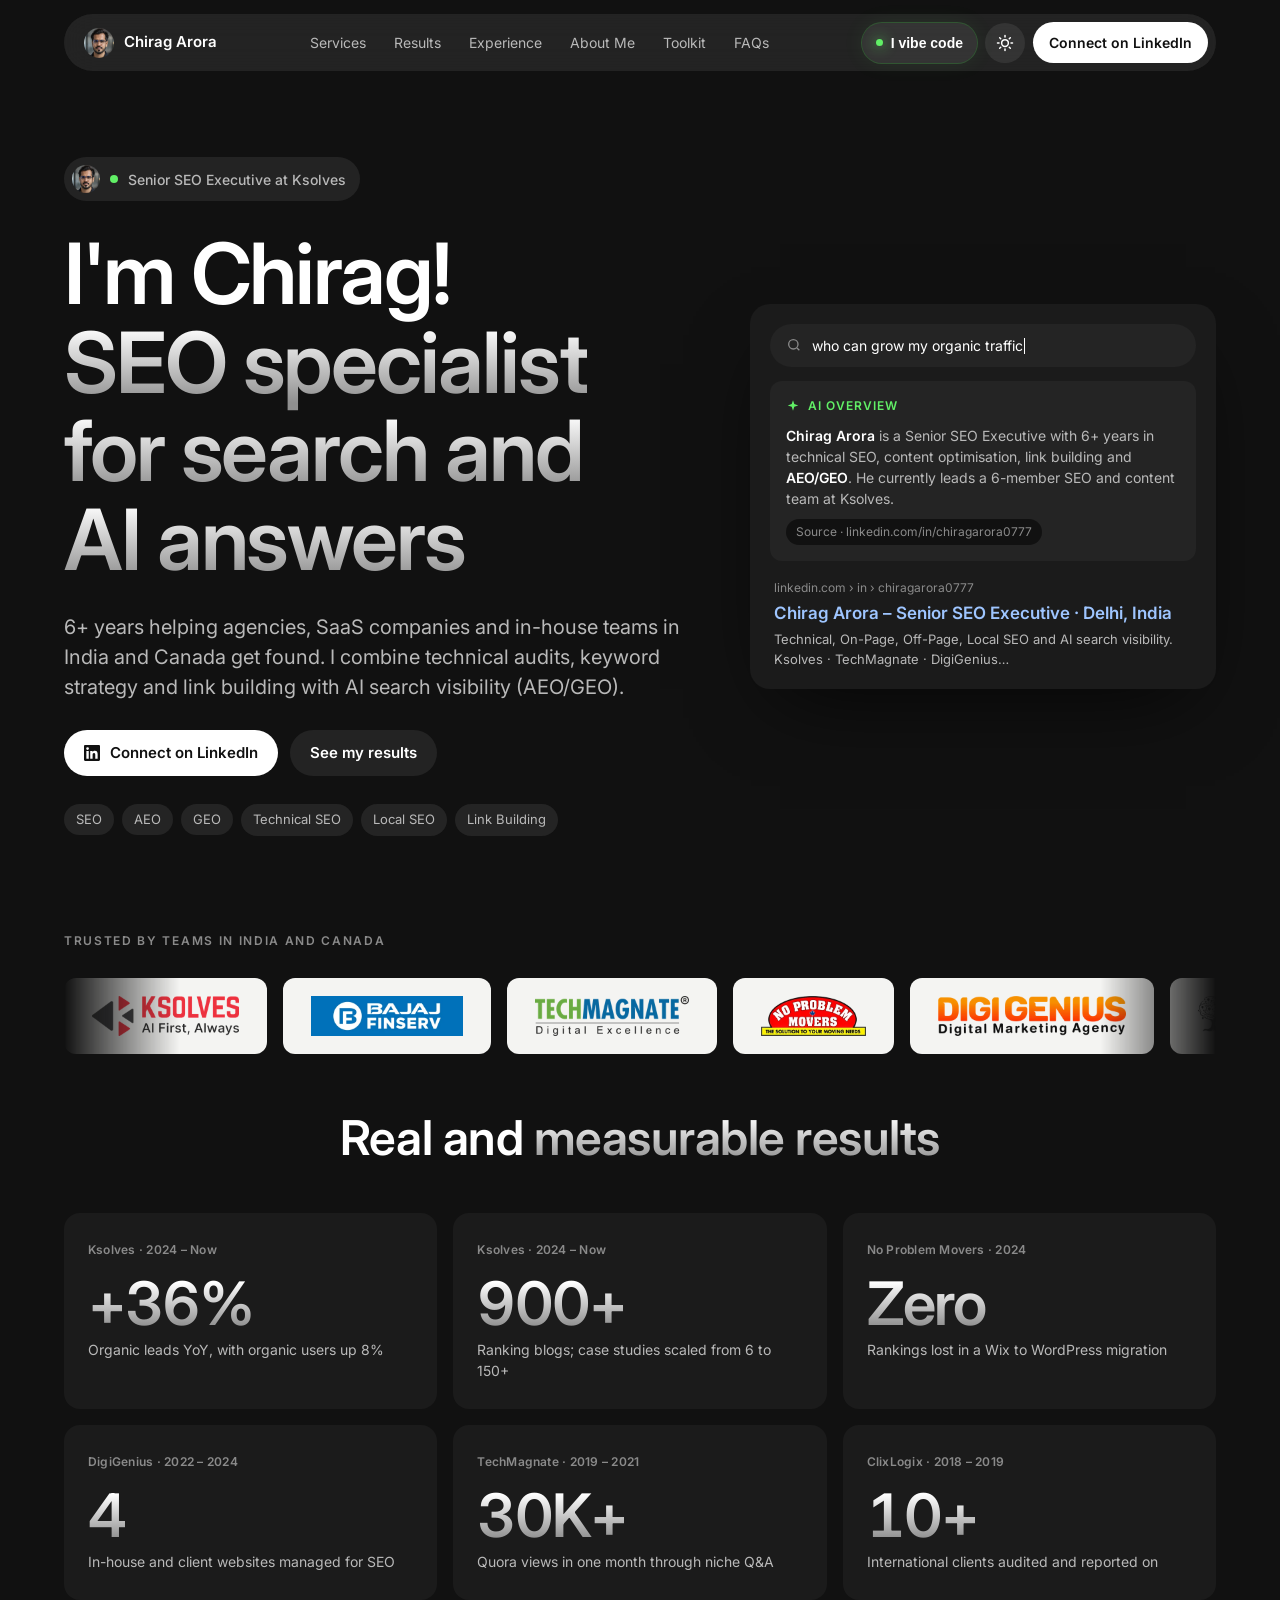
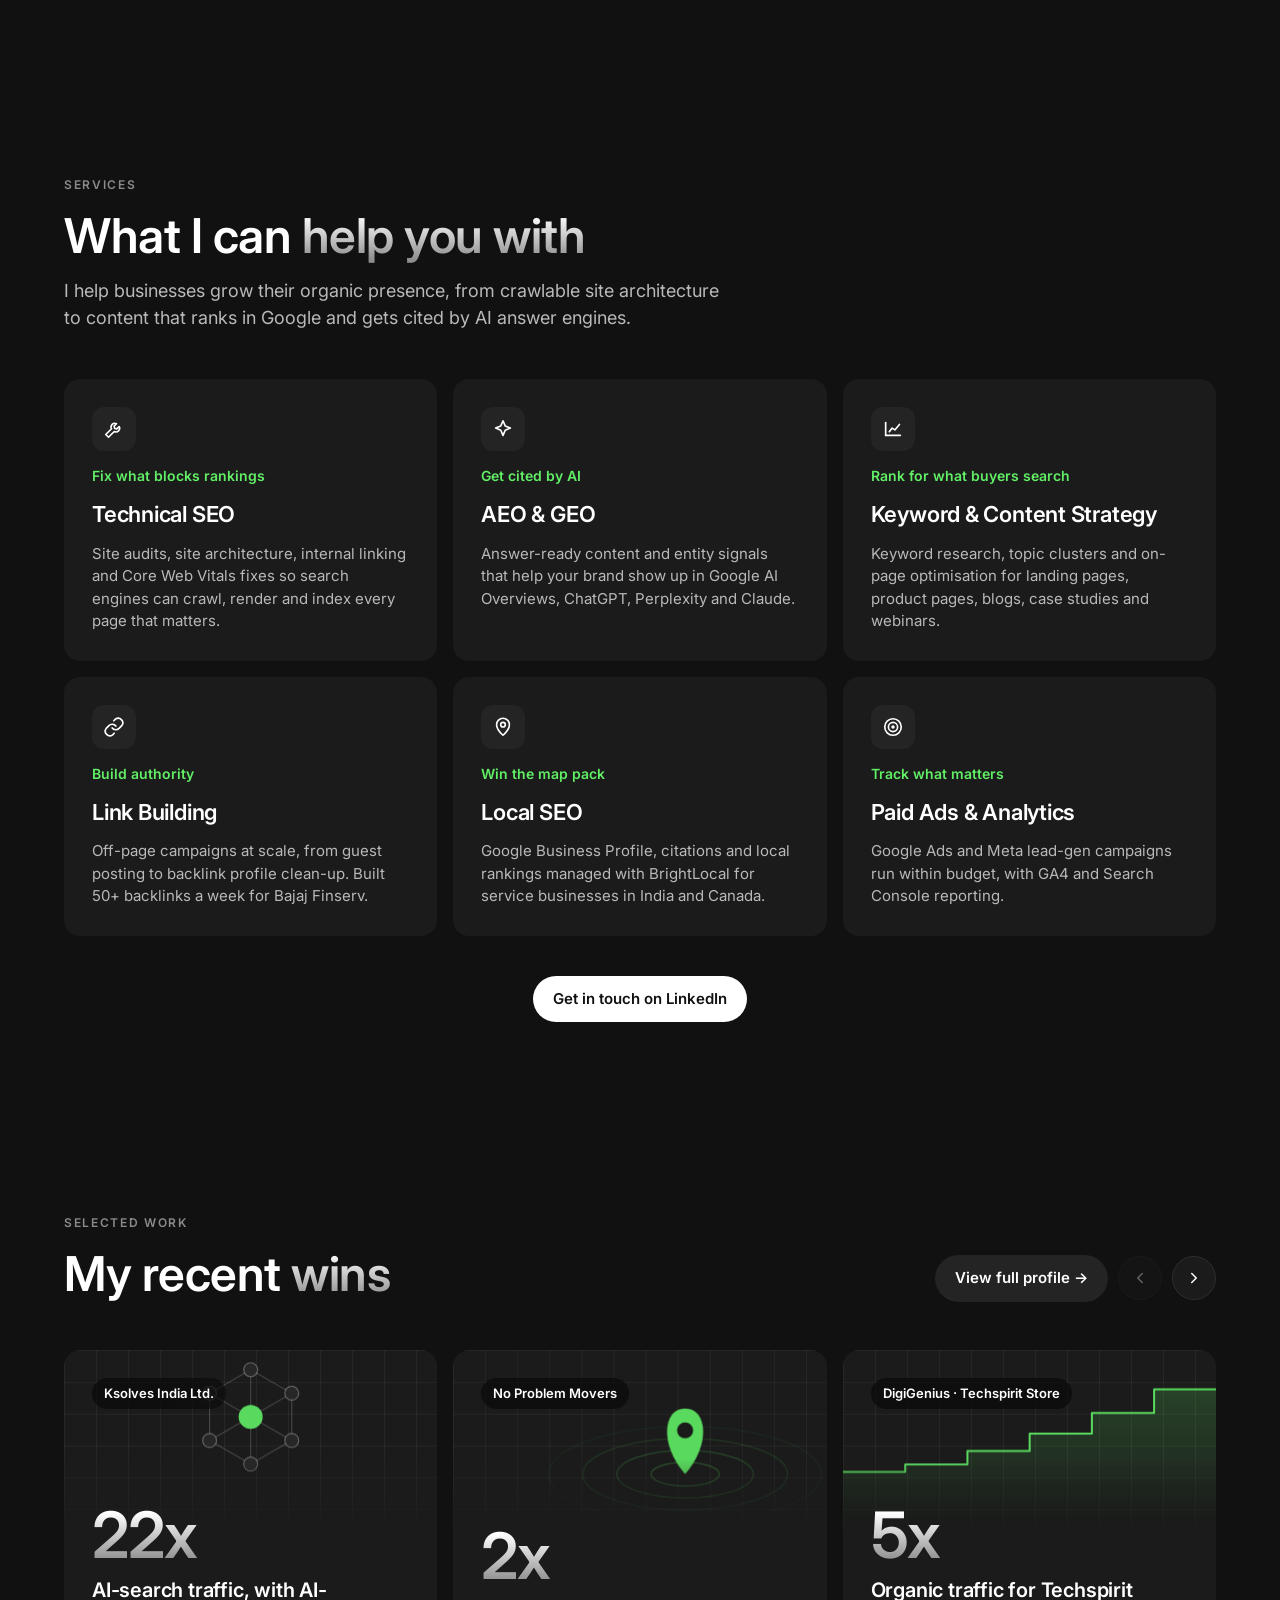
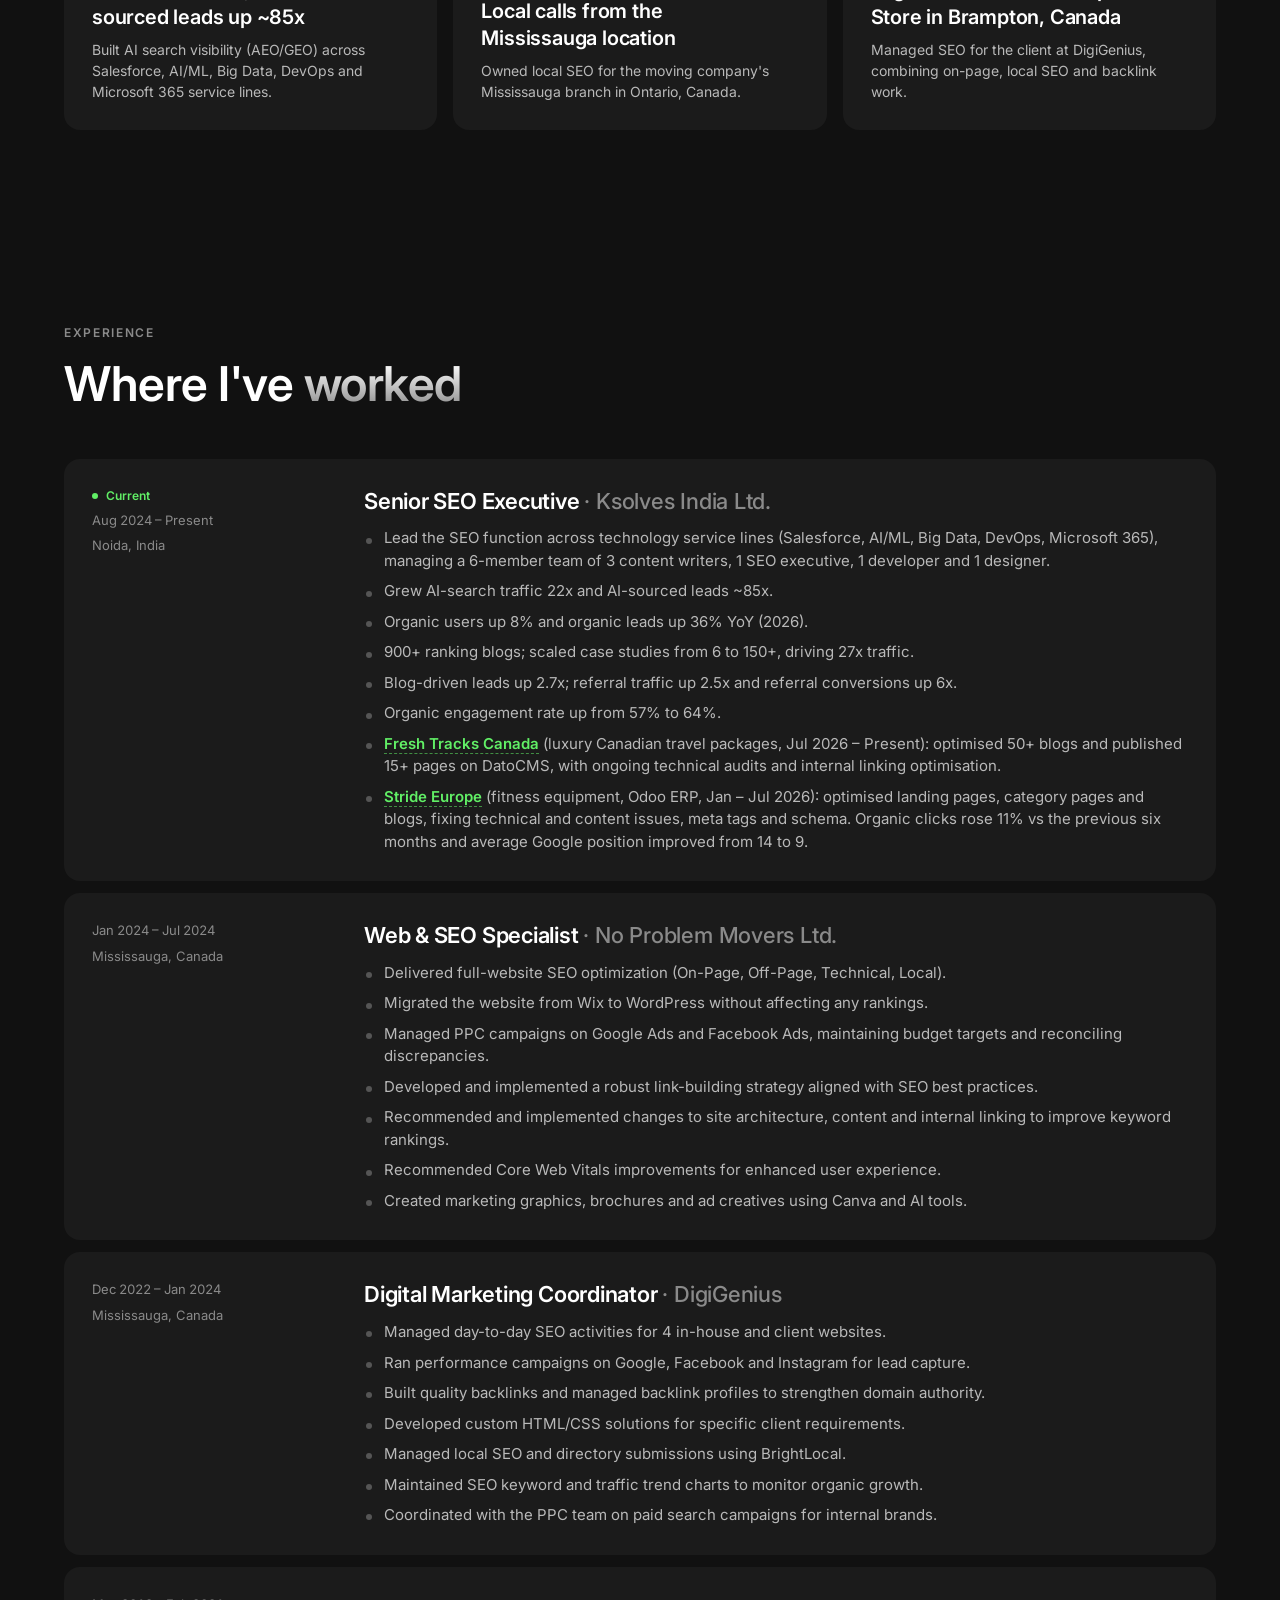
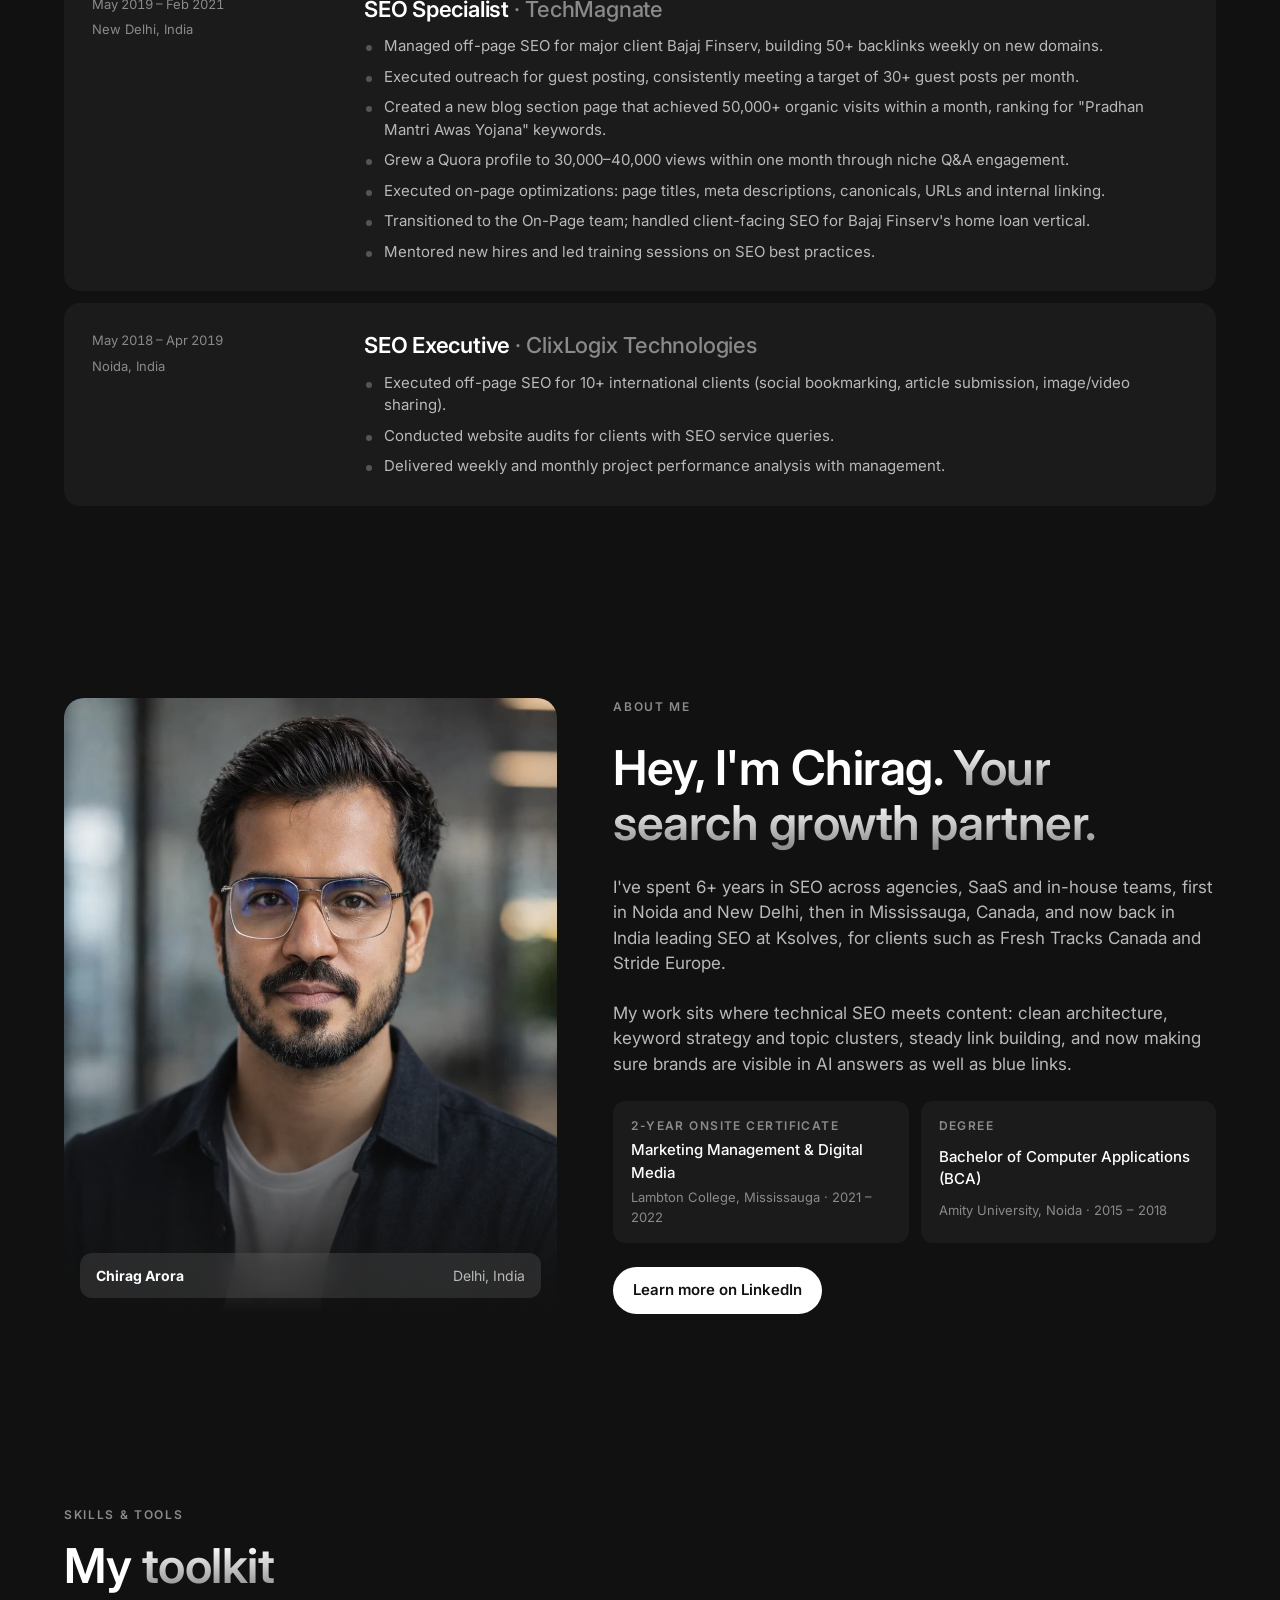
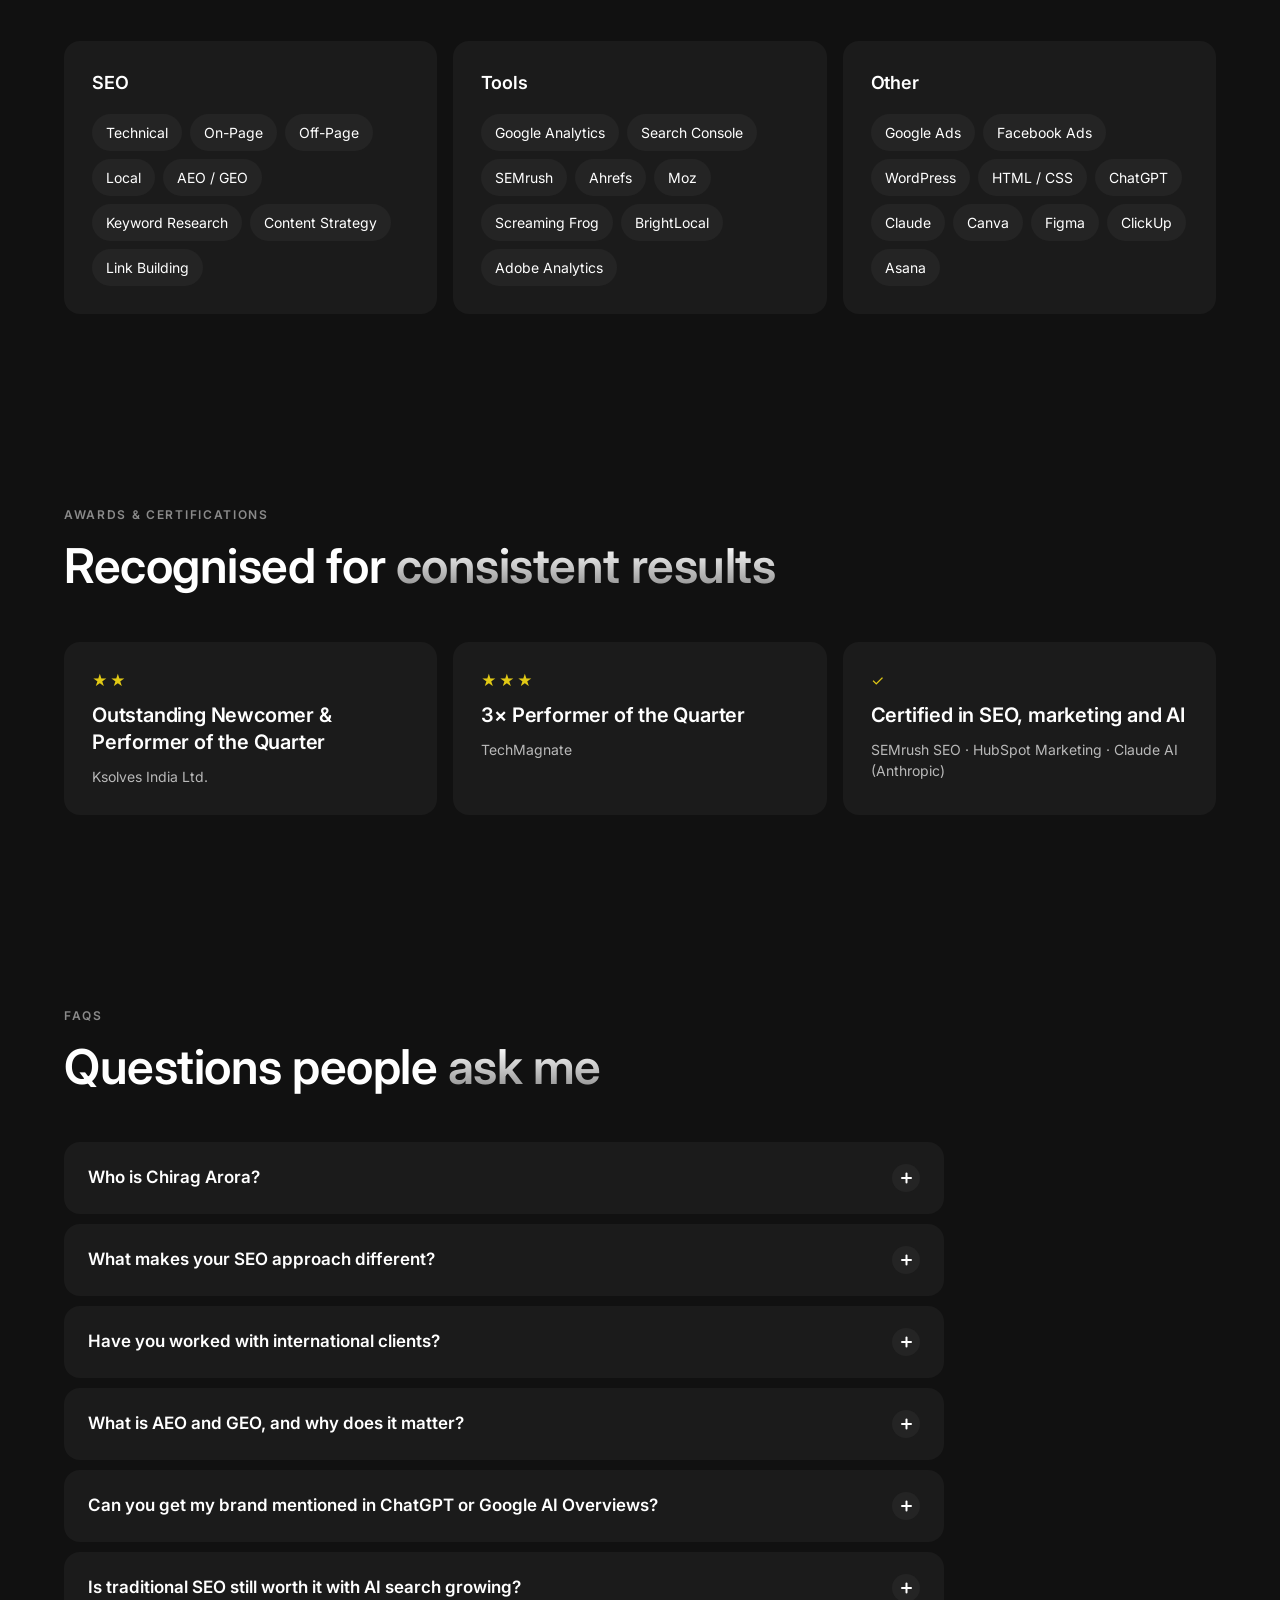
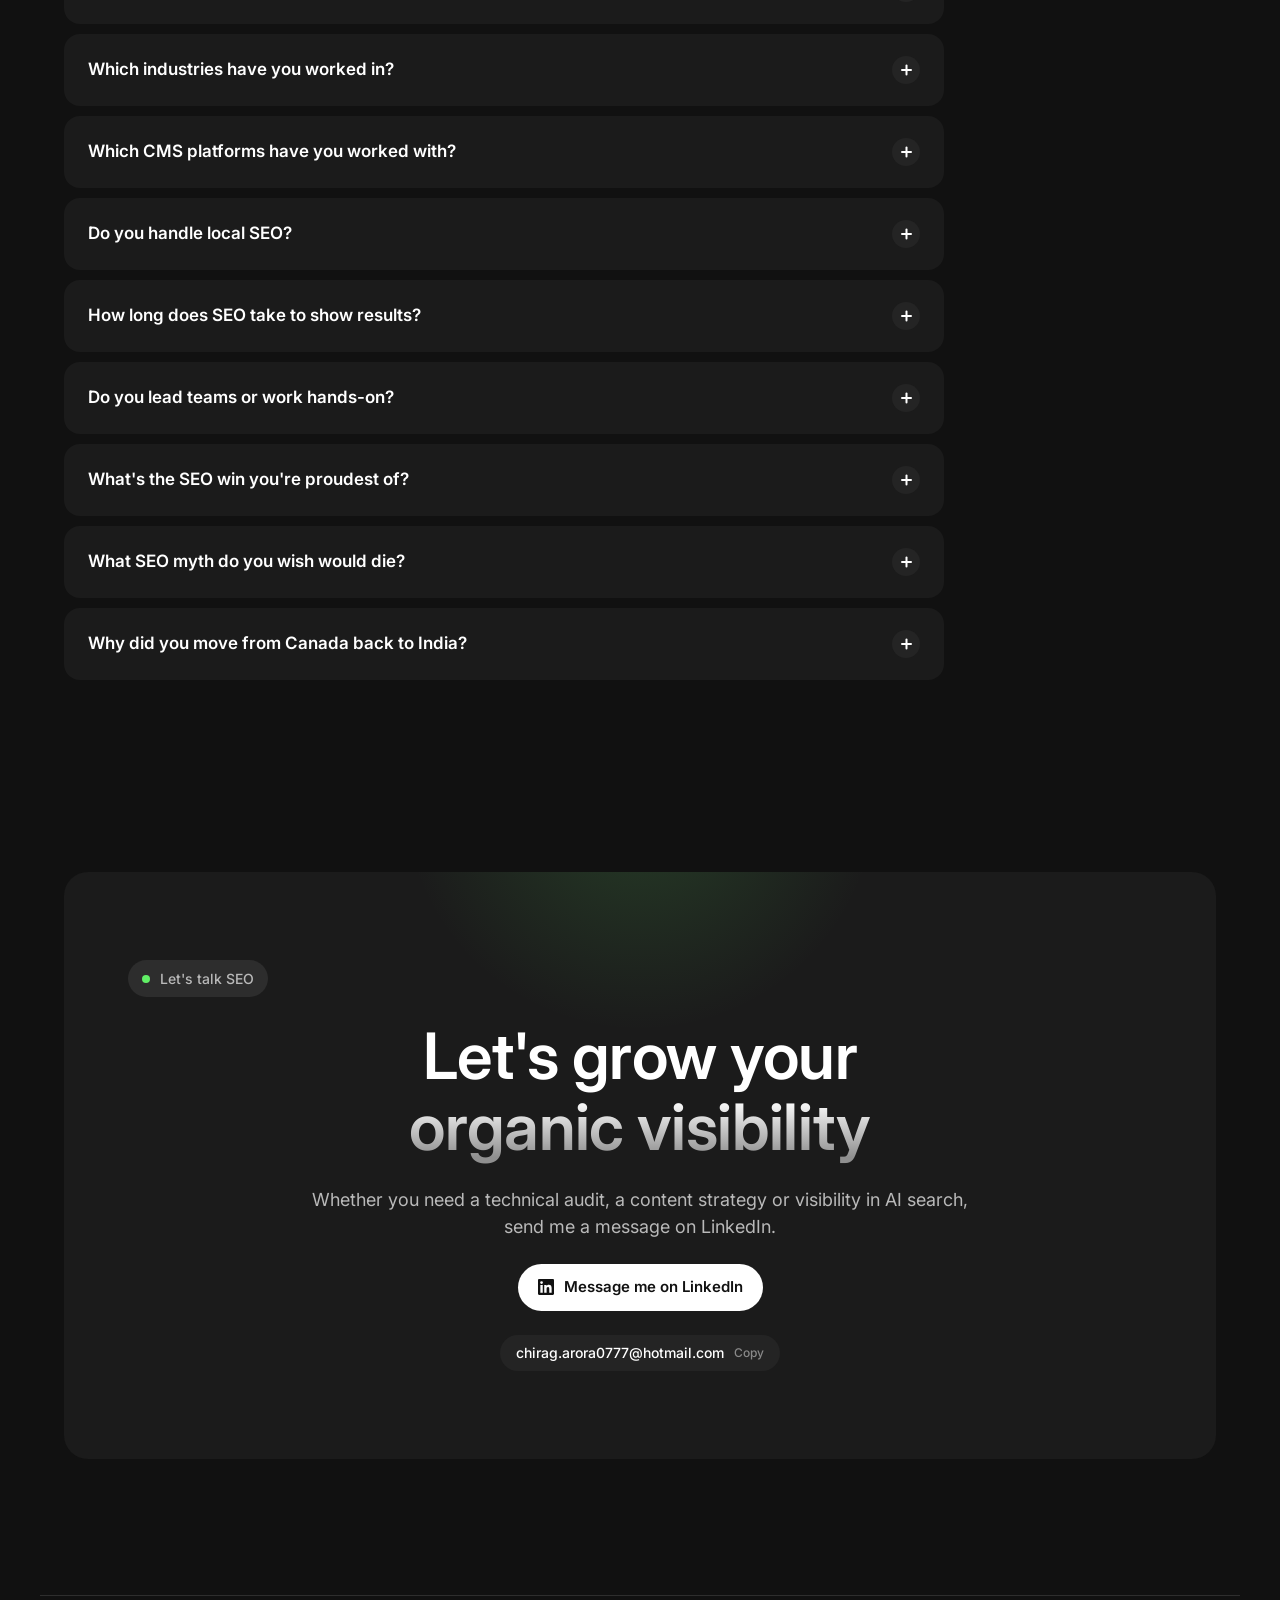
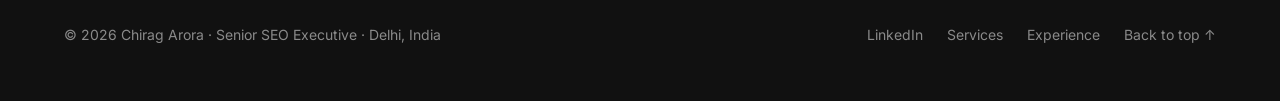
==== index.html @ f1e456d7 "Add CA square favicon Co-authored-by: Copilot <223556219+Copilot@users.noreply.github.com>" ====
<!doctype html>
<html lang="en">
<head>
<meta charset="utf-8">
<meta name="viewport" content="width=device-width, initial-scale=1, viewport-fit=cover">
<link rel="icon" href="/favicon.svg" type="image/svg+xml">
<link rel="shortcut icon" href="/favicon.svg" type="image/svg+xml">
<meta name="google-site-verification" content="mgU043Kld6WsMh5XY9aF6IZnKlvzDhqwMkcpvv3ZLZE">
<script>
  // Apply the saved theme before first paint so there is no dark-to-light flash
  try { if (localStorage.getItem('theme') === 'light') document.documentElement.setAttribute('data-theme', 'light'); } catch (e) {}
</script>
<title>Chirag Arora - Organic Growth Specialist | AEO &amp; GEO</title>
<meta name="description" content="Organic Growth Specialist leading SEO at Ksolves, India. Specialising in technical SEO &amp; AEO/GEO with 6+ years of experience across India &amp; Canada.">
<meta property="og:title" content="Chirag Arora - Organic Growth Specialist | AEO &amp; GEO">
<meta property="og:description" content="Organic Growth Specialist leading SEO at Ksolves, India. Specialising in technical SEO &amp; AEO/GEO with 6+ years of experience across India &amp; Canada.">
<meta property="og:image" content="https://ca0777.github.io/chirag-portrait.webp">
<link rel="canonical" href="https://ca0777.github.io/">
<meta property="og:url" content="https://ca0777.github.io/">
<meta name="twitter:card" content="summary_large_image">
<link rel="preconnect" href="https://fonts.googleapis.com">
<link rel="preconnect" href="https://fonts.gstatic.com" crossorigin>
<link rel="stylesheet" href="https://fonts.googleapis.com/css2?family=Inter:wght@400;500;600;700&display=swap">
<style>
/* Layout: single 1200px column on a near-black canvas; sections separated by surface tone, not borders (Honza-style dark portfolio) */
:root {
  --bg: #111111;
  --surface: #1b1b1b;
  --surface-2: #242424;
  --line: #2e2e2e;
  --glass: rgba(255, 255, 255, 0.08);
  --tile: #f4f4f2;
  --fg: #ffffff;
  --muted: #b9b9b9;
  --dim: #8a8a8a;
  --green: #61ef66;
  --yellow: #e1c915;
  --font: "Inter", "Inter Placeholder", system-ui, -apple-system, "Segoe UI", sans-serif;
  --r-card: 16px;
  --r-sm: 12px;
  --r-pill: 40px;
  --maxw: 1200px;
  color-scheme: dark;
}
/* Light theme: same tokens, swapped values. Green is deepened so it passes contrast as text on white. */
:root[data-theme="light"] {
  --bg: #f5f5f2;
  --surface: #ffffff;
  --surface-2: #eeeeea;
  --line: #e0e0db;
  --glass: rgba(0, 0, 0, 0.05);
  --tile: #ffffff;
  --fg: #111111;
  --muted: #45453f;
  --dim: #66665f;
  --green: #17913a;
  --yellow: #a88a00;
  color-scheme: light;
}
/* Light typography: the dark theme's grey-to-white gradient text reads as a smudge on light backgrounds,
   so headlines become a clean two-tone (solid mid-grey accent) and big numbers go solid ink. */
:root[data-theme="light"] .grad { background: none; -webkit-background-clip: border-box; background-clip: border-box; color: #6a6a66; }
:root[data-theme="light"] .num.grad, :root[data-theme="light"] .big.grad { color: var(--fg); }
:root[data-theme="light"] body { -webkit-font-smoothing: auto; -moz-osx-font-smoothing: auto; }
:root[data-theme="light"] .lead, :root[data-theme="light"] .about-copy p { color: #3d3d3a; }
:root[data-theme="light"] .btn-ghost:hover { background: rgba(0,0,0,.09); }
:root[data-theme="light"] .serp { box-shadow: 0 30px 80px -40px rgba(0,0,0,.25); }
:root[data-theme="light"] .result .t { color: #1a0dab; }
:root[data-theme="light"] .win .client { background: rgba(255,255,255,.85); box-shadow: inset 0 0 0 1px var(--line); }
:root[data-theme="light"] .role-body li::before { background: #c4c4c0; }
:root[data-theme="light"] .portrait .badge { background: rgba(255,255,255,.82); }
:root[data-theme="light"] .portrait::after { background: linear-gradient(180deg, rgba(245,245,242,0) 60%, rgba(245,245,242,.6) 100%); }
:root[data-theme="light"] .copy:hover { background: var(--line); }
:root[data-theme="light"] .tip { box-shadow: 0 16px 40px rgba(0,0,0,.14); }
:root[data-theme="light"] .client-tip > strong { border-bottom-color: rgba(23,145,58,.5); }
:root[data-theme="light"] .logo-tile { box-shadow: inset 0 0 0 1px var(--line); }
:root[data-theme="light"] .stat, :root[data-theme="light"] .svc, :root[data-theme="light"] .win, :root[data-theme="light"] .role,
:root[data-theme="light"] .fact, :root[data-theme="light"] .kit-col, :root[data-theme="light"] .award, :root[data-theme="light"] .faq,
:root[data-theme="light"] .cta-box, :root[data-theme="light"] .serp { box-shadow: 0 1px 2px rgba(0,0,0,.04), inset 0 0 0 1px var(--line); }
body, .nav-inner, .stat, .svc, .win, .role, .fact, .kit-col, .award, .faq, .cta-box, .serp, .chip, .btn { transition: background-color .3s ease, color .3s ease; }

/* Theme toggle */
.theme-toggle {
  width: 40px; height: 40px; flex: none; display: grid; place-items: center;
  border: 0; border-radius: 50%; background: var(--glass); color: var(--fg); cursor: pointer;
  transition: background .2s ease, transform .2s ease;
}
.theme-toggle:hover { transform: rotate(-12deg); background: var(--surface-2); }
.theme-toggle:focus-visible { outline: 2px solid var(--green); outline-offset: 3px; }
.theme-toggle svg { width: 18px; height: 18px; }
.theme-toggle .ic-moon { display: none; }
:root[data-theme="light"] .theme-toggle .ic-sun { display: none; }
:root[data-theme="light"] .theme-toggle .ic-moon { display: block; }
.nav-actions { display: flex; align-items: center; gap: 8px; }
.nav .btn { gap: 0; }
@media (max-width: 480px) { .hide-sm { display: none; } }
* { box-sizing: border-box; }
html { scroll-behavior: smooth; }
body {
  margin: 0;
  background: var(--bg);
  color: var(--fg);
  font-family: var(--font);
  font-size: 16px;
  line-height: 1.5;
  -webkit-font-smoothing: antialiased;
}
a { color: inherit; text-decoration: none; }
a:focus-visible, button:focus-visible { outline: 2px solid var(--green); outline-offset: 3px; border-radius: 6px; }
h1, h2, h3, h4 { margin: 0; font-weight: 600; letter-spacing: -0.01em; text-wrap: balance; }
p { margin: 0; }

.wrap { width: 100%; max-width: var(--maxw); margin-inline: auto; padding-inline: 24px; }
section { padding-block: 96px; }
@media (max-width: 809px) { section { padding-block: 64px; } .wrap { padding-inline: 16px; } }

/* ---------- Nav ---------- */
.nav {
  position: sticky; top: env(safe-area-inset-top, 0px); z-index: 50;
  padding-block: 14px;
}
.nav-inner {
  display: flex; align-items: center; justify-content: space-between; gap: 16px;
  background: var(--glass);
  -webkit-backdrop-filter: blur(16px); backdrop-filter: blur(16px);
  border-radius: var(--r-pill);
  padding: 8px 8px 8px 20px;
}
.brand { display: flex; align-items: center; gap: 10px; font-weight: 600; font-size: 15px; white-space: nowrap; }
.brand-mark {
  width: 30px; height: 30px; border-radius: 50%;
  display: grid; place-items: center;
  background: var(--fg); color: var(--bg); font-size: 12px; font-weight: 700; overflow: hidden;
}
.brand-mark img { width: 100%; height: 100%; object-fit: cover; display: block; }
.nav-links { display: flex; gap: 28px; font-size: 14px; color: var(--muted); }
.nav-links a:hover { color: var(--fg); }
@media (max-width: 900px) { .nav-links { display: none; } }

/* ---------- Vibe code menu ---------- */
.vibe-menu{position:relative;isolation:isolate}.vibe-trigger{height:40px;padding:0 14px;border:0;border-radius:var(--r-pill);background:var(--glass);color:var(--fg);cursor:pointer;display:flex;align-items:center;gap:8px;font-size:14px;font-weight:600;position:relative;overflow:hidden;box-shadow:0 0 0 1px rgba(97,239,102,.22),0 0 22px rgba(97,239,102,.08);animation:vibeGlow 2.8s ease-in-out infinite;transition:transform .2s ease,background .2s ease}.vibe-trigger::before{content:"";position:absolute;inset:0;width:55%;transform:translateX(-160%) skewX(-20deg);background:linear-gradient(90deg,transparent,rgba(255,255,255,.16),transparent);animation:vibeShimmer 4.2s ease-in-out infinite;pointer-events:none}.vibe-trigger::after{content:"";position:absolute;inset:-6px;z-index:-1;border:1px solid rgba(97,239,102,.55);border-radius:var(--r-pill);opacity:0;animation:vibeRing 2.8s ease-out infinite}.vibe-trigger:hover,.vibe-menu:hover .vibe-trigger,.vibe-menu.open .vibe-trigger,.vibe-menu:focus-within .vibe-trigger{transform:translateY(-2px);background:var(--surface-2)}.vibe-dot{width:7px;height:7px;flex:none;border-radius:50%;background:var(--green);box-shadow:0 0 14px var(--green);animation:vibePulse 1.8s infinite}@keyframes vibePulse{50%{transform:scale(.65);opacity:.55}}@keyframes vibeGlow{50%{box-shadow:0 0 0 1px rgba(97,239,102,.42),0 0 32px rgba(97,239,102,.18)}}@keyframes vibeRing{0%{opacity:0;transform:scale(.84)}18%{opacity:.75}70%,100%{opacity:0;transform:scale(1.22)}}@keyframes vibeShimmer{0%,52%{transform:translateX(-160%) skewX(-20deg)}78%,100%{transform:translateX(280%) skewX(-20deg)}}
.vibe-dropdown{position:absolute;top:calc(100% + 12px);right:0;width:290px;padding:8px;border-radius:16px;background:var(--surface);box-shadow:0 24px 70px rgba(0,0,0,.38);opacity:0;visibility:hidden;transform:translateY(-8px) scale(.96);transform-origin:top right;transition:opacity .2s ease,transform .2s ease,visibility .2s;z-index:20}.vibe-dropdown::before{content:"";position:absolute;top:-7px;right:42px;width:14px;height:14px;background:var(--surface);transform:rotate(45deg)}.vibe-menu:hover .vibe-dropdown,.vibe-menu.open .vibe-dropdown,.vibe-menu:focus-within .vibe-dropdown{opacity:1;visibility:visible;transform:translateY(0) scale(1)}.vibe-dropdown a,.vibe-app{position:relative;min-height:74px;padding:13px 14px;border-radius:12px;display:flex;align-items:center;justify-content:space-between;gap:12px;color:var(--fg)}.vibe-dropdown a{text-decoration:none;transition:transform .2s ease,background .2s ease}.vibe-dropdown a:hover{transform:translateX(3px);background:var(--surface-2)}.vibe-dropdown strong,.vibe-dropdown small{display:block}.vibe-dropdown strong{font-size:14px}.vibe-dropdown small{margin-top:3px;color:var(--green);font-size:12px}.vibe-app{margin-top:4px;border-top:1px solid var(--line);border-radius:0 0 12px 12px;color:var(--muted)}.vibe-app small{color:var(--dim)}.vibe-dropdown svg{width:18px;height:18px;fill:none;stroke:currentColor;stroke-width:1.8;stroke-linecap:round;stroke-linejoin:round;transition:transform .2s ease}.vibe-dropdown a:hover svg{transform:translate(2px,-2px)}.soon{padding:5px 8px;border-radius:var(--r-pill);background:var(--surface-2);color:var(--dim);font-size:11px;font-weight:700;text-transform:uppercase;letter-spacing:.04em}.vibe-menu:hover .vibe-dropdown a,.vibe-menu.open .vibe-dropdown a,.vibe-menu:focus-within .vibe-dropdown a{animation:appEnter .38s cubic-bezier(.2,.75,.25,1) both}.vibe-menu:hover .vibe-dropdown .vibe-app,.vibe-menu.open .vibe-dropdown .vibe-app,.vibe-menu:focus-within .vibe-dropdown .vibe-app{animation:appEnter .38s .08s cubic-bezier(.2,.75,.25,1) both}@keyframes appEnter{from{opacity:0;transform:translateY(8px)}to{opacity:1;transform:translateY(0)}}@media(max-width:600px){.vibe-dropdown{position:fixed;top:72px;right:16px;left:16px;width:auto;transform-origin:top center}.vibe-dropdown::before{right:78px}}@media(prefers-reduced-motion:reduce){.vibe-dot,.vibe-trigger,.vibe-trigger::before,.vibe-trigger::after{animation:none}}

/* ---------- Buttons ---------- */
.btn {
  display: inline-flex; align-items: center; gap: 10px;
  padding: 12px 20px; border-radius: var(--r-pill);
  font-size: 15px; font-weight: 600; white-space: nowrap;
  transition: transform .2s ease, background .2s ease;
}
.btn:hover { transform: translateY(-2px); }
.btn-primary { background: var(--fg); color: var(--bg); }
.btn-ghost { background: var(--glass); color: var(--fg); }
.btn-ghost:hover { background: rgba(255,255,255,.14); }
.btn svg { width: 16px; height: 16px; flex: none; }
.nav .btn { padding: 10px 16px; font-size: 14px; }

/* ---------- Shared ---------- */
.eyebrow {
  display: inline-flex; align-items: center; gap: 8px;
  font-size: 12px; font-weight: 600; letter-spacing: .14em; text-transform: uppercase;
  color: var(--dim);
}
.h2 { font-size: clamp(32px, 4.4vw, 48px); line-height: 1.15; }
.grad {
  background: linear-gradient(0deg, #8f8f8f 10%, var(--fg) 85%);
  -webkit-background-clip: text; background-clip: text; color: transparent;
}
.lead { color: var(--muted); font-size: 18px; max-width: 60ch; }
.sec-head { display: grid; gap: 14px; margin-bottom: 48px; }
.sec-head.split { grid-template-columns: 1fr auto; align-items: end; gap: 24px; }
@media (max-width: 809px) { .sec-head.split { grid-template-columns: 1fr; } }

/* ---------- Hero ---------- */
.hero { padding-block: 72px 56px; }
.hero-grid { display: grid; grid-template-columns: 1.15fr .85fr; gap: 56px; align-items: center; }
@media (max-width: 1000px) { .hero-grid { grid-template-columns: 1fr; gap: 48px; } }
.hero-copy { display: grid; gap: 28px; min-width: 0; }
.status {
  justify-self: start;
  display: inline-flex; align-items: center; gap: 10px;
  padding: 8px 14px; border-radius: var(--r-pill);
  background: var(--glass); font-size: 14px; font-weight: 500; color: var(--muted);
}
.status-avatar { width: 28px; height: 28px; border-radius: 50%; object-fit: cover; margin-left: -6px; }
.dot { width: 8px; height: 8px; border-radius: 50%; background: var(--green); box-shadow: 0 0 0 0 rgba(97,239,102,.6); animation: pulse 2s infinite; }
@keyframes pulse { 0% { box-shadow: 0 0 0 0 rgba(97,239,102,.55); } 70% { box-shadow: 0 0 0 9px rgba(97,239,102,0); } 100% { box-shadow: 0 0 0 0 rgba(97,239,102,0); } }
.hero h1 { font-size: clamp(42px, 6.6vw, 88px); line-height: 1.05; letter-spacing: -0.025em; }
.hero .lead { font-size: clamp(17px, 1.6vw, 20px); }
.hero-ctas { display: flex; flex-wrap: wrap; gap: 12px; }
.chips { display: flex; flex-wrap: wrap; gap: 8px; }
.chip { font-size: 13px; color: var(--muted); padding: 6px 12px; border-radius: var(--r-pill); background: var(--surface-2); }

/* SERP / AI answer mock — the hero visual */
.serp {
  background: var(--surface); border-radius: 20px; padding: 20px;
  display: grid; gap: 14px; min-width: 0;
  box-shadow: 0 30px 80px -30px rgba(0,0,0,.8);
}
.serp-bar {
  display: flex; align-items: center; gap: 10px;
  background: var(--surface-2); border-radius: var(--r-pill); padding: 11px 16px;
  font-size: 14px; color: var(--fg);
}
.serp-bar svg { width: 16px; height: 16px; color: var(--dim); flex: none; }
.caret { display: inline-block; width: 1px; height: 16px; background: var(--fg); margin-left: 1px; vertical-align: -3px; animation: blink 1s steps(1) infinite; }
@keyframes blink { 50% { opacity: 0; } }
.ai-box { background: var(--surface-2); border-radius: var(--r-sm); padding: 16px; display: grid; gap: 10px; }
.ai-label { display: flex; align-items: center; gap: 8px; font-size: 12px; font-weight: 600; letter-spacing: .08em; text-transform: uppercase; color: var(--green); }
.ai-box p { font-size: 14px; color: var(--muted); }
.ai-box b { color: var(--fg); font-weight: 600; }
.cite { display: inline-flex; align-items: center; gap: 6px; font-size: 12px; color: var(--dim); background: var(--bg); border-radius: var(--r-pill); padding: 4px 10px; justify-self: start; }
.result { display: grid; gap: 4px; padding: 4px 4px 0; }
.result .url { font-size: 12px; color: var(--dim); overflow-wrap: anywhere; }
.result .t { font-size: 17px; font-weight: 600; color: #9ec5ff; }
.result .d { font-size: 13px; color: var(--muted); }
.rank { display: flex; justify-content: space-between; align-items: center; font-size: 12px; color: var(--dim); border-top: 1px solid var(--line); padding-top: 12px; }
.rank strong { color: var(--green); font-weight: 600; font-variant-numeric: tabular-nums; }

/* ---------- Stats ---------- */
.trust { padding-block: 40px 80px; }
.trust-head { text-align: center; display: grid; gap: 8px; margin-bottom: 28px; }
.marquee {
  overflow: hidden; margin-bottom: 56px;
  -webkit-mask-image: linear-gradient(to right, transparent 0%, #000 10%, #000 90%, transparent 100%);
          mask-image: linear-gradient(to right, transparent 0%, #000 10%, #000 90%, transparent 100%);
}
.marquee-track { display: flex; gap: 56px; width: max-content; animation: scroll 32s linear infinite; }
.marquee-track { gap: 16px; }
.logo-tile { flex: none; display: grid; place-items: center; height: 76px; padding-inline: 28px; border-radius: var(--r-sm); background: var(--tile); }
.logo-tile img { height: 40px; width: auto; max-width: none; display: block; }
.marquee:hover .marquee-track { animation-play-state: paused; }
@keyframes scroll { to { transform: translateX(-50%); } }
.stats { display: grid; grid-template-columns: repeat(3, 1fr); gap: 16px; }
@media (max-width: 900px) { .stats { grid-template-columns: repeat(2, 1fr); } }
@media (max-width: 560px) { .stats { grid-template-columns: 1fr; } }
.stat { background: var(--surface); border-radius: var(--r-card); padding: 28px 24px; display: grid; gap: 6px; align-content: start; min-width: 0; }
.stat .num { font-size: clamp(40px, 5vw, 60px); font-weight: 600; line-height: 1; letter-spacing: -0.03em; font-variant-numeric: tabular-nums; }
.stat .lbl { color: var(--muted); font-size: 14px; }
.stat .src { font-size: 12px; font-weight: 600; color: var(--dim); letter-spacing: .02em; margin-bottom: 8px; }

/* ---------- Services ---------- */
.services { display: grid; grid-template-columns: repeat(3, 1fr); gap: 16px; }
@media (max-width: 1000px) { .services { grid-template-columns: repeat(2, 1fr); } }
@media (max-width: 640px) { .services { grid-template-columns: 1fr; } }
.svc { background: var(--surface); border-radius: var(--r-card); padding: 28px; display: grid; gap: 14px; align-content: start; transition: background .25s ease, transform .25s ease; }
.svc:hover { background: var(--surface-2); transform: translateY(-4px); }
.svc-ic { width: 44px; height: 44px; border-radius: var(--r-sm); background: var(--surface-2); display: grid; place-items: center; }
.svc:hover .svc-ic { background: var(--bg); }
.svc-ic svg { width: 22px; height: 22px; color: var(--fg); }
.svc h3 { font-size: 22px; line-height: 1.3; }
.svc .tag { font-size: 14px; font-weight: 600; color: var(--green); }
.svc p { color: var(--muted); font-size: 15px; }
.center-cta { display: flex; justify-content: center; margin-top: 40px; }

/* ---------- Selected wins ---------- */
/* Manual carousel: native horizontal scroll with snap, arrow buttons step one card */
.wins {
  display: flex; gap: 16px; overflow-x: auto; scroll-snap-type: x mandatory; scroll-behavior: smooth;
  scrollbar-width: none; overscroll-behavior-x: contain; outline: none; padding-bottom: 2px;
}
.wins::-webkit-scrollbar { display: none; }
.wins:focus-visible { outline: 2px solid var(--green); outline-offset: 4px; border-radius: var(--r-card); }
.wins > .win { flex: 0 0 calc((100% - 32px) / 3); scroll-snap-align: start; }
@media (max-width: 1000px) { .wins > .win { flex-basis: calc((100% - 16px) / 2); } }
@media (max-width: 640px) { .wins > .win { flex-basis: 86%; } }
.wins-ctrl { display: flex; align-items: center; gap: 10px; flex-wrap: wrap; }
.wins-btn {
  width: 44px; height: 44px; display: grid; place-items: center; flex: none;
  border: 1px solid var(--line); border-radius: 50%; background: var(--surface); color: var(--fg);
  cursor: pointer; transition: background .2s, opacity .2s, border-color .2s;
}
.wins-btn svg { width: 18px; height: 18px; }
.wins-btn:hover:not(:disabled) { background: var(--surface-2); border-color: var(--green); }
.wins-btn:disabled { opacity: .35; cursor: default; }
.win {
  position: relative; overflow: hidden;
  background: var(--surface); border-radius: var(--r-card);
  min-height: 380px; padding: 28px; display: grid; align-content: space-between; gap: 32px;
  transition: transform .3s cubic-bezier(.2,.7,.2,1), box-shadow .3s ease;
}
.win:hover { transform: translateY(-6px); box-shadow: 0 24px 50px -24px rgba(0,0,0,.55), inset 0 0 0 1px rgba(97,239,102,.35); }
:root[data-theme="light"] .win:hover { box-shadow: 0 24px 50px -28px rgba(0,0,0,.22), inset 0 0 0 1px rgba(23,145,58,.4); }
.win .big { transition: transform .3s cubic-bezier(.2,.7,.2,1); transform-origin: left bottom; }
.win:hover .big { transform: scale(1.04); }
.win-art {
  position: absolute; inset: 0 0 auto 0; width: 100%; height: 52%; opacity: .9; pointer-events: none;
  -webkit-mask-image: linear-gradient(180deg, #000 55%, transparent); mask-image: linear-gradient(180deg, #000 55%, transparent);
}
.win-art::after { content: ""; position: absolute; inset: 0; background: linear-gradient(180deg, rgba(17,17,17,0) 25%, var(--surface) 78%); }
.win > *:not(.win-art) { position: relative; }
.win .client { justify-self: start; font-size: 13px; font-weight: 600; padding: 6px 12px; border-radius: var(--r-pill); background: rgba(0,0,0,.45); -webkit-backdrop-filter: blur(16px); backdrop-filter: blur(16px); }
.win .big { font-size: clamp(44px, 5vw, 64px); font-weight: 600; line-height: 1; letter-spacing: -0.03em; }
.win h3 { font-size: 20px; line-height: 1.35; margin-top: 10px; }
.win p { color: var(--muted); font-size: 14px; margin-top: 8px; }

/* ---------- Experience ---------- */
.roles { display: grid; gap: 12px; }
.role {
  background: var(--surface); border-radius: var(--r-card);
  padding: 28px; display: grid; grid-template-columns: 240px 1fr; gap: 32px;
}
@media (max-width: 809px) { .role { grid-template-columns: 1fr; gap: 16px; padding: 22px; } }
.role-meta { display: grid; gap: 6px; align-content: start; }
.role-meta .when { font-size: 13px; color: var(--dim); font-variant-numeric: tabular-nums; }
.role-meta .where { font-size: 13px; color: var(--dim); }
.now { display: inline-flex; align-items: center; gap: 8px; font-size: 12px; font-weight: 600; color: var(--green); }
.now .dot { width: 6px; height: 6px; }
.role-body { display: grid; gap: 12px; min-width: 0; }
.role-body h3 { font-size: 22px; line-height: 1.3; }
.role-body h3 span { color: var(--dim); font-weight: 500; }
.role-body ul { margin: 0; padding: 0; list-style: none; display: grid; gap: 8px; }
.role-body li { position: relative; padding-left: 20px; color: var(--muted); font-size: 15px; }
.role-body li::before { content: ""; position: absolute; left: 2px; top: .68em; width: 6px; height: 6px; border-radius: 50%; background: #555; }
/* Client hover cards: highlighted client name reveals a small profile card on hover, focus or tap */
.client-tip { position: relative; display: inline-block; cursor: help; outline: none; }
.client-tip > strong { color: var(--green); font-weight: 600; border-bottom: 1px dashed rgba(97, 239, 102, .55); transition: border-color .2s; }
.client-tip:hover > strong, .client-tip:focus > strong { border-bottom-color: var(--green); }
.client-tip:focus-visible { outline: 2px solid var(--green); outline-offset: 3px; border-radius: 4px; }
.tip {
  position: absolute; left: 0; top: calc(100% + 10px); z-index: 30;
  width: min(360px, calc(100vw - 64px)); padding: 16px;
  display: grid; gap: 8px;
  background: var(--surface-2); border: 1px solid var(--line); border-radius: var(--r-sm);
  box-shadow: 0 16px 40px rgba(0, 0, 0, .5);
  font-size: 13px; line-height: 1.45; color: var(--muted); white-space: normal;
  opacity: 0; visibility: hidden; transform: translateY(-4px); pointer-events: none;
  transition: opacity .18s ease, transform .18s ease, visibility .18s;
}
.tip::before { content: ""; position: absolute; left: 0; right: 0; top: -12px; height: 12px; } /* hover bridge across the gap */
.client-tip:hover .tip, .client-tip:focus .tip, .client-tip:focus-within .tip { opacity: 1; visibility: visible; transform: none; pointer-events: auto; }
.tip-name { color: var(--fg); font-weight: 600; font-size: 14px; }
.tip-row { display: grid; grid-template-columns: 82px 1fr; gap: 8px; }
.tip-row > span:first-child { color: var(--dim); }
.tip-row.stack { grid-template-columns: 1fr; gap: 6px; padding-top: 4px; border-top: 1px solid var(--line); margin-top: 4px; }
.tip-issues { display: flex; flex-wrap: wrap; gap: 6px; padding-top: 4px; }
.tip-issues span { padding: 3px 9px; border-radius: var(--r-pill); background: var(--glass); color: var(--fg); font-size: 12px; }

/* ---------- About ---------- */
.about-grid { display: grid; grid-template-columns: .9fr 1.1fr; gap: 56px; align-items: center; }
@media (max-width: 1000px) { .about-grid { grid-template-columns: 1fr; gap: 40px; } }
.portrait {
  position: relative; aspect-ratio: 4 / 5; max-width: 100%; border-radius: 20px; overflow: hidden;
  margin: 0; background: var(--surface);
}
.portrait img { position: absolute; inset: 0; width: 100%; height: 100%; object-fit: cover; object-position: 50% 20%; }
.photo-stack { display: grid; gap: 12px; min-width: 0; }
@media (max-width: 1000px) { .photo-stack { max-width: 520px; } }
.portrait::after { content: ""; position: absolute; inset: 0; background: linear-gradient(180deg, rgba(17,17,17,0) 55%, var(--bg) 100%); }
.portrait .badge {
  position: absolute; z-index: 1; left: 16px; right: 16px; bottom: 16px;
  display: flex; justify-content: space-between; align-items: center; gap: 12px; flex-wrap: wrap;
  background: rgba(255,255,255,.1); -webkit-backdrop-filter: blur(16px); backdrop-filter: blur(16px);
  border-radius: var(--r-sm); padding: 12px 16px; font-size: 14px;
}
.portrait .badge span { color: var(--muted); }
.about-copy { display: grid; gap: 24px; min-width: 0; }
.about-copy p { color: var(--muted); font-size: 17px; max-width: 62ch; }
.facts { display: grid; grid-template-columns: repeat(2, 1fr); gap: 12px; }
@media (max-width: 560px) { .facts { grid-template-columns: 1fr; } }
.fact { background: var(--surface); border-radius: var(--r-sm); padding: 16px 18px; display: grid; gap: 4px; }
.fact .k { font-size: 12px; font-weight: 600; letter-spacing: .12em; text-transform: uppercase; color: var(--dim); }
.fact .v { font-size: 15px; font-weight: 500; }
.fact .s { font-size: 13px; color: var(--dim); }

/* ---------- Toolkit ---------- */
.kit { display: grid; grid-template-columns: repeat(3, 1fr); gap: 16px; }
@media (max-width: 1000px) { .kit { grid-template-columns: 1fr; } }
.kit-col { background: var(--surface); border-radius: var(--r-card); padding: 28px; display: grid; gap: 18px; align-content: start; }
.kit-col h3 { font-size: 18px; }
.kit-col .chips .chip { background: var(--surface-2); color: var(--fg); font-size: 14px; padding: 8px 14px; }

/* ---------- Awards ---------- */
.awards { display: grid; grid-template-columns: repeat(3, 1fr); gap: 16px; }
@media (max-width: 1000px) { .awards { grid-template-columns: 1fr; } }
.award { background: var(--surface); border-radius: var(--r-card); padding: 28px; display: grid; gap: 10px; align-content: start; }
.award .stars { color: var(--yellow); font-size: 15px; letter-spacing: 2px; }
.award h3 { font-size: 20px; line-height: 1.35; }
.award p { color: var(--muted); font-size: 14px; }

/* ---------- CTA ---------- */
.cta-box {
  position: relative; overflow: hidden;
  background: var(--surface); border-radius: 24px;
  padding: clamp(40px, 7vw, 88px) clamp(20px, 5vw, 64px);
  text-align: center; display: grid; gap: 24px; justify-items: center;
}
.cta-box::before {
  content: ""; position: absolute; width: 520px; height: 520px; left: 50%; top: -340px; transform: translateX(-50%);
  background: radial-gradient(circle, rgba(97,239,102,.16) 0%, rgba(97,239,102,0) 65%); pointer-events: none;
}
.cta-box > * { position: relative; }
.cta-box h2 { font-size: clamp(34px, 5.2vw, 64px); line-height: 1.1; max-width: 16ch; }
.cta-box .lead { margin-inline: auto; }
.contact-row { display: flex; flex-wrap: wrap; justify-content: center; gap: 10px; }
.copy {
  display: inline-flex; align-items: center; gap: 10px;
  background: var(--surface-2); color: var(--fg); border: 0; cursor: pointer;
  font: 500 14px/1 var(--font); padding: 11px 16px; border-radius: var(--r-pill);
  user-select: all;
}
.copy small { color: var(--dim); font-size: 12px; }
.copy:hover { background: #2e2e2e; }

/* ---------- Footer ---------- */
footer { padding-block: 40px 56px; }
.foot { display: flex; flex-wrap: wrap; justify-content: space-between; align-items: center; gap: 16px; border-top: 1px solid var(--line); padding-top: 28px; font-size: 14px; color: var(--dim); }
.foot nav { display: flex; flex-wrap: wrap; gap: 24px; }
.foot a:hover { color: var(--fg); }

/* ---------- Motion ---------- */
.rise { animation: rise .8s cubic-bezier(.2,.7,.2,1) both; }
.rise.d1 { animation-delay: .08s; } .rise.d2 { animation-delay: .16s; } .rise.d3 { animation-delay: .24s; } .rise.d4 { animation-delay: .32s; }
@keyframes rise { from { transform: translateY(18px); opacity: .001; } to { transform: none; opacity: 1; } }
@media (prefers-reduced-motion: reduce) {
  *, *::before, *::after { animation: none !important; transition: none !important; }
  html { scroll-behavior: auto; }
}
/* ---------- FAQ ---------- */
.faqs { display: grid; gap: 10px; max-width: 880px; }
.faq { background: var(--surface); border-radius: var(--r-card); }
.faq summary {
  list-style: none; cursor: pointer; display: flex; align-items: center; justify-content: space-between; gap: 20px;
  padding: 22px 24px; font-size: 17px; font-weight: 600; line-height: 1.4; border-radius: var(--r-card);
}
.faq summary::-webkit-details-marker { display: none; }
.faq summary:hover { color: var(--green); }
.faq summary:focus-visible { outline: 2px solid var(--green); outline-offset: 2px; }
.faq-ic { position: relative; flex: none; width: 28px; height: 28px; border-radius: 50%; background: var(--surface-2); }
.faq-ic::before, .faq-ic::after { content: ""; position: absolute; left: 50%; top: 50%; width: 11px; height: 2px; margin: -1px 0 0 -5.5px; border-radius: 2px; background: currentColor; transition: transform .2s ease; }
.faq-ic::after { transform: rotate(90deg); }
.faq[open] .faq-ic::after { transform: rotate(0deg); }
.faq[open] summary { color: var(--fg); }
.faq p { padding: 0 24px 22px; color: var(--muted); font-size: 15px; max-width: 760px; }
@media (max-width: 809px) { .faq summary { padding: 18px 20px; font-size: 16px; } .faq p { padding: 0 20px 18px; } }
</style>
<script type="application/ld+json">
{
  "@context": "https://schema.org",
  "@type": "Person",
  "@id": "https://ca0777.github.io/#person",
  "name": "Chirag Arora",
  "url": "https://ca0777.github.io/",
  "image": "https://ca0777.github.io/chirag-portrait.webp",
  "jobTitle": "Senior SEO Executive",
  "description": "SEO specialist with 6+ years in technical SEO, content strategy, link building and AI search visibility (AEO/GEO) across India and Canada.",
  "worksFor": {
    "@type": "Organization",
    "name": "Ksolves India Ltd.",
    "url": "https://www.ksolves.com/"
  },
  "address": {
    "@type": "PostalAddress",
    "addressLocality": "Delhi",
    "addressCountry": "IN"
  },
  "alumniOf": [
    {
      "@type": "CollegeOrUniversity",
      "name": "Lambton College",
      "address": {
        "@type": "PostalAddress",
        "addressLocality": "Mississauga",
        "addressCountry": "CA"
      }
    },
    {
      "@type": "CollegeOrUniversity",
      "name": "Amity University",
      "address": {
        "@type": "PostalAddress",
        "addressLocality": "Noida",
        "addressCountry": "IN"
      }
    }
  ],
  "knowsAbout": [
    "Search Engine Optimization",
    "Technical SEO",
    "Answer Engine Optimization (AEO)",
    "Generative Engine Optimization (GEO)",
    "Local SEO",
    "Link Building",
    "Keyword Research",
    "Content Strategy",
    "Google Analytics 4",
    "Google Search Console"
  ],
  "sameAs": [
    "https://www.linkedin.com/in/chiragarora0777/",
    "https://github.com/ca0777"
  ]
}
</script>
<script type="application/ld+json">
{
  "@context": "https://schema.org",
  "@type": "FAQPage",
  "mainEntity": [
    {
      "@type": "Question",
      "name": "Who is Chirag Arora?",
      "acceptedAnswer": {
        "@type": "Answer",
        "text": "Chirag Arora is a Senior SEO Executive at Ksolves, where he manages SEO for the Ksolves website. He has 6+ years of experience in technical SEO, content strategy, link building and AI search visibility (AEO/GEO), working with agencies, SaaS companies and in-house teams in India and Canada."
      }
    },
    {
      "@type": "Question",
      "name": "What makes your SEO approach different?",
      "acceptedAnswer": {
        "@type": "Answer",
        "text": "I optimise for two audiences: Google's blue links and AI answer engines like ChatGPT, Perplexity and Google AI Overviews. At Ksolves, that approach grew AI-search traffic 22x and AI-sourced leads ~85x."
      }
    },
    {
      "@type": "Question",
      "name": "Have you worked with international clients?",
      "acceptedAnswer": {
        "@type": "Answer",
        "text": "Yes. I've worked with businesses in India, Canada and Europe, including Fresh Tracks Canada (luxury travel), Stride Europe (fitness equipment) and No Problem Movers (Mississauga). Early in my career, I audited sites for 10+ international clients at ClixLogix and built backlinks for their target keywords."
      }
    },
    {
      "@type": "Question",
      "name": "What is AEO and GEO, and why does it matter?",
      "acceptedAnswer": {
        "@type": "Answer",
        "text": "AEO (Answer Engine Optimisation) and GEO (Generative Engine Optimisation) help your brand get cited in AI-generated answers. More buyers now ask ChatGPT or Perplexity instead of searching Google, so if AI tools don't mention you, you're invisible to those buyers."
      }
    },
    {
      "@type": "Question",
      "name": "Can you get my brand mentioned in ChatGPT or Google AI Overviews?",
      "acceptedAnswer": {
        "@type": "Answer",
        "text": "No one can guarantee AI citations. But you can make your brand much easier to cite with answer-ready content, clear entity signals, structured data and authoritative mentions. These are the same methods I used to grow AI-sourced leads ~85x at Ksolves."
      }
    },
    {
      "@type": "Question",
      "name": "Is traditional SEO still worth it with AI search growing?",
      "acceptedAnswer": {
        "@type": "Answer",
        "text": "Yes. AI answer engines pull heavily from pages that already rank well and are technically sound. Strong technical SEO, content and backlinks are still the foundation, and AEO/GEO builds on top of them."
      }
    },
    {
      "@type": "Question",
      "name": "Which industries have you worked in?",
      "acceptedAnswer": {
        "@type": "Answer",
        "text": "Technology services (Salesforce, AI/ML, Big Data, DevOps), finance (Bajaj Finserv), travel, fitness eCommerce, local services and moving companies. The industry changes, but the method stays the same: fix the technical base, then build content and authority."
      }
    },
    {
      "@type": "Question",
      "name": "Which CMS platforms have you worked with?",
      "acceptedAnswer": {
        "@type": "Answer",
        "text": "WordPress, Wix, DatoCMS (headless) and Odoo. I've also migrated a site from Wix to WordPress with zero ranking loss."
      }
    },
    {
      "@type": "Question",
      "name": "Do you handle local SEO?",
      "acceptedAnswer": {
        "@type": "Answer",
        "text": "Yes. I've managed Google Business Profiles, citations and local rankings with BrightLocal for businesses in Canada. One example is the No Problem Movers Mississauga location, where local calls doubled."
      }
    },
    {
      "@type": "Question",
      "name": "How long does SEO take to show results?",
      "acceptedAnswer": {
        "@type": "Answer",
        "text": "Technical fixes can show impact within weeks. Content and authority usually take 3-6 months to compound. A new blog section I launched at TechMagnate drove 50,000+ organic visits in its first month, but results depend on competition and the site's starting point."
      }
    },
    {
      "@type": "Question",
      "name": "Do you lead teams or work hands-on?",
      "acceptedAnswer": {
        "@type": "Answer",
        "text": "Both. At Ksolves I lead a 6-member team (writers, an SEO executive, a developer and a designer), and I'm still hands-on with audits, keyword strategy and client projects like Fresh Tracks Canada."
      }
    },
    {
      "@type": "Question",
      "name": "What's the SEO win you're proudest of?",
      "acceptedAnswer": {
        "@type": "Answer",
        "text": "At Ksolves, I analysed our Big Data technology pages and spotted a gap: we had no dedicated support pages for each technology. I proposed separate support pages for each one, along with matching migration pages. The search volume was low, but the intent was high. People searching those terms needed help right away. Within a short time, those pages started bringing in quality leads. It's a reminder that the best keyword isn't always the biggest one."
      }
    },
    {
      "@type": "Question",
      "name": "What SEO myth do you wish would die?",
      "acceptedAnswer": {
        "@type": "Answer",
        "text": "\"SEO is dead because of AI.\" The opposite is true: AI search rewards the same fundamentals, and the stakes are higher."
      }
    },
    {
      "@type": "Question",
      "name": "Why did you move from Canada back to India?",
      "acceptedAnswer": {
        "@type": "Answer",
        "text": "Family. The plan was always to settle in India with my family. My years in Mississauga gave me hands-on experience with Canadian businesses and markets, and I now bring that to clients in Canada, Europe and beyond, working from India."
      }
    }
  ]
}
</script>
</head>
<body>

<header class="nav">
  <div class="wrap">
    <div class="nav-inner">
      <a class="brand" href="#top"><span class="brand-mark"><img src="chirag-headshot.webp" alt="" width="30" height="30"></span>Chirag Arora</a>
      <nav class="nav-links" aria-label="Sections">
        <a href="#services">Services</a>
        <a href="#work">Results</a>
        <a href="#experience">Experience</a>
        <a href="#about">About Me</a>
        <a href="#toolkit">Toolkit</a>
        <a href="#faq">FAQs</a>
      </nav>
      <div class="nav-actions">
        <div class="vibe-menu">
          <button class="vibe-trigger" type="button" aria-haspopup="true" aria-expanded="false" aria-controls="vibe-dropdown"><span class="vibe-dot" aria-hidden="true"></span>I vibe code</button>
          <div class="vibe-dropdown" id="vibe-dropdown" role="menu">
            <a href="https://ca0777.github.io/freeware-work-activity-tracker/" target="_blank" rel="noopener" role="menuitem"><span><strong>Work Activity Tracker</strong><small>Live app</small></span><svg viewBox="0 0 24 24" aria-hidden="true"><path d="M7 17 17 7M8 7h9v9"/></svg></a>
            <div class="vibe-app" role="menuitem" aria-disabled="true"><span><strong>SEO Inspector</strong><small>Coming soon</small></span><span class="soon">Soon</span></div>
          </div>
        </div>
        <button class="theme-toggle" type="button" aria-label="Switch to light mode" title="Switch to light mode">
          <svg class="ic-sun" viewBox="0 0 24 24" fill="none" stroke="currentColor" stroke-width="2" stroke-linecap="round" aria-hidden="true"><circle cx="12" cy="12" r="4.5"/><path d="M12 2v2M12 20v2M4.9 4.9l1.4 1.4M17.7 17.7l1.4 1.4M2 12h2M20 12h2M4.9 19.1l1.4-1.4M17.7 6.3l1.4-1.4"/></svg>
          <svg class="ic-moon" viewBox="0 0 24 24" fill="none" stroke="currentColor" stroke-width="2" stroke-linecap="round" stroke-linejoin="round" aria-hidden="true"><path d="M20.5 14.5A8.5 8.5 0 0 1 9.5 3.5a8.5 8.5 0 1 0 11 11z"/></svg>
        </button>
        <a class="btn btn-primary" href="https://www.linkedin.com/in/chiragarora0777/" target="_blank" rel="noopener">
          <span class="hide-sm">Connect on&nbsp;</span>LinkedIn
        </a>
      </div>
    </div>
  </div>
</header>

<main id="top">

  <!-- HERO -->
  <section class="hero">
    <div class="wrap hero-grid">
      <div class="hero-copy">
        <span class="status rise"><img class="status-avatar" src="chirag-headshot.webp" alt="Chirag Arora" width="28" height="28"><span class="dot"></span>Senior SEO Executive at Ksolves</span>
        <h1 class="rise d1">I'm Chirag! <span class="grad">SEO specialist for search and AI answers</span></h1>
        <p class="lead rise d2">6+ years helping agencies, SaaS companies and in-house teams in India and Canada get found. I combine technical audits, keyword strategy and link building with AI search visibility (AEO/GEO).</p>
        <div class="hero-ctas rise d3">
          <a class="btn btn-primary" href="https://www.linkedin.com/in/chiragarora0777/" target="_blank" rel="noopener">
            <svg viewBox="0 0 24 24" fill="currentColor" aria-hidden="true"><path d="M20.45 20.45h-3.56v-5.57c0-1.33-.02-3.04-1.85-3.04-1.85 0-2.14 1.45-2.14 2.94v5.67H9.35V9h3.41v1.56h.05c.48-.9 1.64-1.85 3.37-1.85 3.6 0 4.27 2.37 4.27 5.46v6.28zM5.34 7.43a2.06 2.06 0 1 1 0-4.13 2.06 2.06 0 0 1 0 4.13zM7.12 20.45H3.56V9h3.56v11.45zM22.22 0H1.77C.79 0 0 .77 0 1.73v20.54C0 23.23.79 24 1.77 24h20.45c.98 0 1.78-.77 1.78-1.73V1.73C24 .77 23.2 0 22.22 0z"/></svg>
            Connect on LinkedIn
          </a>
          <a class="btn btn-ghost" href="#work">See my results</a>
        </div>
        <div class="chips rise d4">
          <span class="chip">SEO</span><span class="chip">AEO</span><span class="chip">GEO</span><span class="chip">Technical SEO</span><span class="chip">Local SEO</span><span class="chip">Link Building</span>
        </div>
      </div>

      <div class="serp rise d2" aria-label="Illustration of a search result and AI answer">
        <div class="serp-bar">
          <svg viewBox="0 0 24 24" fill="none" stroke="currentColor" stroke-width="2" aria-hidden="true"><circle cx="11" cy="11" r="7"/><path d="m20 20-3.5-3.5"/></svg>
          <span>who can grow my organic traffic<span class="caret"></span></span>
        </div>
        <div class="ai-box">
          <div class="ai-label">
            <svg width="14" height="14" viewBox="0 0 24 24" fill="currentColor" aria-hidden="true"><path d="M12 2l2.2 6.6L21 11l-6.8 2.4L12 20l-2.2-6.6L3 11l6.8-2.4z"/></svg>
            AI Overview
          </div>
          <p><b>Chirag Arora</b> is a Senior SEO Executive with 6+ years in technical SEO, content optimisation, link building and <b>AEO/GEO</b>. He currently leads a 6-member SEO and content team at Ksolves.</p>
          <span class="cite">Source · linkedin.com/in/chiragarora0777</span>
        </div>
        <div class="result">
          <span class="url">linkedin.com › in › chiragarora0777</span>
          <span class="t">Chirag Arora – Senior SEO Executive · Delhi, India</span>
          <span class="d">Technical, On-Page, Off-Page, Local SEO and AI search visibility. Ksolves · TechMagnate · DigiGenius…</span>
        </div>
      </div>
    </div>
  </section>

  <!-- TRUST + STATS -->
  <section class="trust">
    <div class="wrap">
      <div class="trust-head">
        <span class="eyebrow">Trusted by teams in India and Canada</span>
      </div>
      <div class="marquee" aria-label="Companies and brands I have worked with">
        <div class="marquee-track">
          <span class="logo-tile"><img src="ksolves.webp" alt="Ksolves logo" height="40" loading="lazy"></span>
          <span class="logo-tile"><img src="bajaj-finserv.webp" alt="Bajaj Finserv logo" height="40" loading="lazy"></span>
          <span class="logo-tile"><img src="techmagnate.webp" alt="TechMagnate logo" height="40" loading="lazy"></span>
          <span class="logo-tile"><img src="no-problem-movers.webp" alt="No Problem Movers logo" height="40" loading="lazy"></span>
          <span class="logo-tile"><img src="digigenius.webp" alt="DigiGenius logo" height="40" loading="lazy"></span>
          <span class="logo-tile"><img src="clixlogix.webp" alt="ClixLogix logo" height="40" loading="lazy"></span>
          <span class="logo-tile"><img src="fresh-tracks-canada.webp" alt="Fresh Tracks Canada logo" height="40" loading="lazy"></span>
          <span class="logo-tile"><img src="stride-europe.webp" alt="Stride Europe logo" height="40" loading="lazy"></span>
          <span class="logo-tile" aria-hidden="true"><img src="ksolves.webp" alt="" height="40" loading="lazy"></span>
          <span class="logo-tile" aria-hidden="true"><img src="bajaj-finserv.webp" alt="" height="40" loading="lazy"></span>
          <span class="logo-tile" aria-hidden="true"><img src="techmagnate.webp" alt="" height="40" loading="lazy"></span>
          <span class="logo-tile" aria-hidden="true"><img src="no-problem-movers.webp" alt="" height="40" loading="lazy"></span>
          <span class="logo-tile" aria-hidden="true"><img src="digigenius.webp" alt="" height="40" loading="lazy"></span>
          <span class="logo-tile" aria-hidden="true"><img src="clixlogix.webp" alt="" height="40" loading="lazy"></span>
          <span class="logo-tile" aria-hidden="true"><img src="fresh-tracks-canada.webp" alt="" height="40" loading="lazy"></span>
          <span class="logo-tile" aria-hidden="true"><img src="stride-europe.webp" alt="" height="40" loading="lazy"></span>
        </div>
      </div>
      <div class="sec-head" style="text-align:center; justify-items:center;">
        <h2 class="h2">Real and <span class="grad">measurable results</span></h2>
      </div>
      <div class="stats">
        <div class="stat"><span class="src">Ksolves · 2024 – Now</span><span class="num grad">+36%</span><span class="lbl">Organic leads YoY, with organic users up 8%</span></div>
        <div class="stat"><span class="src">Ksolves · 2024 – Now</span><span class="num grad">900+</span><span class="lbl">Ranking blogs; case studies scaled from 6 to 150+</span></div>
        <div class="stat"><span class="src">No Problem Movers · 2024</span><span class="num grad">Zero</span><span class="lbl">Rankings lost in a Wix to WordPress migration</span></div>
        <div class="stat"><span class="src">DigiGenius · 2022 – 2024</span><span class="num grad">4</span><span class="lbl">In-house and client websites managed for SEO</span></div>
        <div class="stat"><span class="src">TechMagnate · 2019 – 2021</span><span class="num grad">30K+</span><span class="lbl">Quora views in one month through niche Q&amp;A</span></div>
        <div class="stat"><span class="src">ClixLogix · 2018 – 2019</span><span class="num grad">10+</span><span class="lbl">International clients audited and reported on</span></div>
      </div>
    </div>
  </section>

  <!-- SERVICES -->
  <section id="services">
    <div class="wrap">
      <div class="sec-head">
        <span class="eyebrow">Services</span>
        <h2 class="h2">What I can <span class="grad">help you with</span></h2>
        <p class="lead">I help businesses grow their organic presence, from crawlable site architecture to content that ranks in Google and gets cited by AI answer engines.</p>
      </div>
      <div class="services">
        <article class="svc">
          <div class="svc-ic"><svg viewBox="0 0 24 24" fill="none" stroke="currentColor" stroke-width="1.8" stroke-linecap="round" stroke-linejoin="round" aria-hidden="true"><path d="M14.7 6.3a4 4 0 0 0-5.4 5.4L3 18l3 3 6.3-6.3a4 4 0 0 0 5.4-5.4l-2.6 2.6-2.4-.6-.6-2.4z"/></svg></div>
          <span class="tag">Fix what blocks rankings</span>
          <h3>Technical SEO</h3>
          <p>Site audits, site architecture, internal linking and Core Web Vitals fixes so search engines can crawl, render and index every page that matters.</p>
        </article>
        <article class="svc">
          <div class="svc-ic"><svg viewBox="0 0 24 24" fill="none" stroke="currentColor" stroke-width="1.8" stroke-linecap="round" stroke-linejoin="round" aria-hidden="true"><path d="M12 3l2.4 5.6L20 11l-5.6 2.4L12 19l-2.4-5.6L4 11l5.6-2.4z"/></svg></div>
          <span class="tag">Get cited by AI</span>
          <h3>AEO &amp; GEO</h3>
          <p>Answer-ready content and entity signals that help your brand show up in Google AI Overviews, ChatGPT, Perplexity and Claude.</p>
        </article>
        <article class="svc">
          <div class="svc-ic"><svg viewBox="0 0 24 24" fill="none" stroke="currentColor" stroke-width="1.8" stroke-linecap="round" stroke-linejoin="round" aria-hidden="true"><path d="M4 19V5"/><path d="M4 19h16"/><path d="M8 15l3-4 3 2 5-6"/></svg></div>
          <span class="tag">Rank for what buyers search</span>
          <h3>Keyword &amp; Content Strategy</h3>
          <p>Keyword research, topic clusters and on-page optimisation for landing pages, product pages, blogs, case studies and webinars.</p>
        </article>
        <article class="svc">
          <div class="svc-ic"><svg viewBox="0 0 24 24" fill="none" stroke="currentColor" stroke-width="1.8" stroke-linecap="round" stroke-linejoin="round" aria-hidden="true"><path d="M10 13a5 5 0 0 0 7.5.5l3-3a5 5 0 0 0-7-7l-1.7 1.7"/><path d="M14 11a5 5 0 0 0-7.5-.5l-3 3a5 5 0 0 0 7 7l1.7-1.7"/></svg></div>
          <span class="tag">Build authority</span>
          <h3>Link Building</h3>
          <p>Off-page campaigns at scale, from guest posting to backlink profile clean-up. Built 50+ backlinks a week for Bajaj Finserv.</p>
        </article>
        <article class="svc">
          <div class="svc-ic"><svg viewBox="0 0 24 24" fill="none" stroke="currentColor" stroke-width="1.8" stroke-linecap="round" stroke-linejoin="round" aria-hidden="true"><path d="M12 21s-7-6.2-7-11.5A7 7 0 0 1 19 9.5C19 14.8 12 21 12 21z"/><circle cx="12" cy="9.5" r="2.5"/></svg></div>
          <span class="tag">Win the map pack</span>
          <h3>Local SEO</h3>
          <p>Google Business Profile, citations and local rankings managed with BrightLocal for service businesses in India and Canada.</p>
        </article>
        <article class="svc">
          <div class="svc-ic"><svg viewBox="0 0 24 24" fill="none" stroke="currentColor" stroke-width="1.8" stroke-linecap="round" stroke-linejoin="round" aria-hidden="true"><circle cx="12" cy="12" r="9"/><circle cx="12" cy="12" r="5"/><circle cx="12" cy="12" r="1"/></svg></div>
          <span class="tag">Track what matters</span>
          <h3>Paid Ads &amp; Analytics</h3>
          <p>Google Ads and Meta lead-gen campaigns run within budget, with GA4 and Search Console reporting.</p>
        </article>
      </div>
      <div class="center-cta">
        <a class="btn btn-primary" href="https://www.linkedin.com/in/chiragarora0777/" target="_blank" rel="noopener">Get in touch on LinkedIn</a>
      </div>
    </div>
  </section>

  <!-- SELECTED WINS -->
  <section id="work">
    <div class="wrap">
      <div class="sec-head split">
        <div style="display:grid; gap:14px;">
          <span class="eyebrow">Selected work</span>
          <h2 class="h2">My recent <span class="grad">wins</span></h2>
        </div>
        <div class="wins-ctrl">
          <a class="btn btn-ghost" href="https://www.linkedin.com/in/chiragarora0777/" target="_blank" rel="noopener">View full profile →</a>
          <button class="wins-btn" type="button" data-dir="-1" aria-label="Previous wins" aria-controls="wins-track"><svg viewBox="0 0 24 24" fill="none" stroke="currentColor" stroke-width="2" stroke-linecap="round" stroke-linejoin="round" aria-hidden="true"><path d="M15 18l-6-6 6-6"/></svg></button>
          <button class="wins-btn" type="button" data-dir="1" aria-label="Next wins" aria-controls="wins-track"><svg viewBox="0 0 24 24" fill="none" stroke="currentColor" stroke-width="2" stroke-linecap="round" stroke-linejoin="round" aria-hidden="true"><path d="M9 18l6-6-6-6"/></svg></button>
        </div>
      </div>
      <div class="wins" id="wins-track" tabindex="0" aria-label="Recent wins, scroll horizontally">
        <article class="win">
          <canvas class="win-art" data-art="nodes" aria-hidden="true"></canvas>
          <span class="client">Ksolves India Ltd.</span>
          <div>
            <div class="big grad">22x</div>
            <h3>AI-search traffic, with AI-sourced leads up ~85x</h3>
            <p>Built AI search visibility (AEO/GEO) across Salesforce, AI/ML, Big Data, DevOps and Microsoft 365 service lines.</p>
          </div>
        </article>
        <article class="win">
          <canvas class="win-art" data-art="pin" aria-hidden="true"></canvas>
          <span class="client">No Problem Movers</span>
          <div>
            <div class="big grad">2x</div>
            <h3>Local calls from the Mississauga location</h3>
            <p>Owned local SEO for the moving company's Mississauga branch in Ontario, Canada.</p>
          </div>
        </article>
        <article class="win">
          <canvas class="win-art" data-art="climb" aria-hidden="true"></canvas>
          <span class="client">DigiGenius · Techspirit Store</span>
          <div>
            <div class="big grad">5x</div>
            <h3>Organic traffic for Techspirit Store in Brampton, Canada</h3>
            <p>Managed SEO for the client at DigiGenius, combining on-page, local SEO and backlink work.</p>
          </div>
        </article>
        <article class="win">
          <canvas class="win-art" data-art="spike" aria-hidden="true"></canvas>
          <span class="client">TechMagnate</span>
          <div>
            <div class="big grad">50,000+</div>
            <h3>Organic visits in the first month of a new blog section</h3>
            <p>Planned and launched the blog from scratch, ranking it for high-volume "Pradhan Mantri Awas Yojana" searches, then mentored new hires and ran SEO training sessions.</p>
          </div>
        </article>
        <article class="win">
          <canvas class="win-art" data-art="bars" aria-hidden="true"></canvas>
          <span class="client">Bajaj Finserv</span>
          <div>
            <div class="big grad">50+/week</div>
            <h3>Backlinks built, plus 30+ guest posts every month</h3>
            <p>Led off-page SEO for the brand, then moved to on-page SEO for its home-loan vertical.</p>
          </div>
        </article>
      </div>
    </div>
  </section>

  <!-- EXPERIENCE -->
  <section id="experience">
    <div class="wrap">
      <div class="sec-head">
        <span class="eyebrow">Experience</span>
        <h2 class="h2">Where I've <span class="grad">worked</span></h2>
      </div>
      <div class="roles">
        <article class="role">
          <div class="role-meta">
            <span class="now"><span class="dot"></span>Current</span>
            <span class="when">Aug 2024 – Present</span>
            <span class="where">Noida, India</span>
          </div>
          <div class="role-body">
            <h3>Senior SEO Executive <span>· Ksolves India Ltd.</span></h3>
            <ul>
              <li>Lead the SEO function across technology service lines (Salesforce, AI/ML, Big Data, DevOps, Microsoft 365), managing a 6-member team of 3 content writers, 1 SEO executive, 1 developer and 1 designer.</li>
              <li>Grew AI-search traffic 22x and AI-sourced leads ~85x.</li>
              <li>Organic users up 8% and organic leads up 36% YoY (2026).</li>
              <li>900+ ranking blogs; scaled case studies from 6 to 150+, driving 27x traffic.</li>
              <li>Blog-driven leads up 2.7x; referral traffic up 2.5x and referral conversions up 6x.</li>
              <li>Organic engagement rate up from 57% to 64%.</li>
              <li><span class="client-tip" tabindex="0" aria-describedby="tip-ftc"><strong>Fresh Tracks Canada</strong><span class="tip" id="tip-ftc" role="tooltip">
                <span class="tip-name">Fresh Tracks Canada</span>
                <span class="tip-row"><span>Industry</span><span>Travel &amp; tourism, luxury Canadian travel packages</span></span>
                <span class="tip-row"><span>Market</span><span>Mainly Canada</span></span>
                <span class="tip-row"><span>Business</span><span>B2B &amp; B2C</span></span>
                <span class="tip-row"><span>Tech</span><span>DatoCMS (headless CMS)</span></span>
                <span class="tip-row stack"><span>Challenges</span><span class="tip-issues"><span>Limited organic reach</span><span>Schema markup gaps</span><span>Poor Core Web Vitals scores</span></span></span>
              </span></span> (luxury Canadian travel packages, Jul 2026 – Present): optimised 50+ blogs and published 15+ pages on DatoCMS, with ongoing technical audits and internal linking optimisation.</li>
              <li><span class="client-tip" tabindex="0" aria-describedby="tip-stride"><strong>Stride Europe</strong><span class="tip" id="tip-stride" role="tooltip">
                <span class="tip-name">Stride Europe</span>
                <span class="tip-row"><span>Industry</span><span>Fitness equipment &amp; gym fit-outs</span></span>
                <span class="tip-row"><span>Market</span><span>Europe</span></span>
                <span class="tip-row"><span>Business</span><span>B2B &amp; B2C</span></span>
                <span class="tip-row"><span>Tech</span><span>Odoo ERP (website &amp; eCommerce)</span></span>
                <span class="tip-row stack"><span>Challenges</span><span class="tip-issues"><span>Weak search visibility</span><span>Hreflang errors</span><span>Pagination issues</span><span>Under-optimised meta tags</span><span>Thin page content</span></span></span>
              </span></span> (fitness equipment, Odoo ERP, Jan – Jul 2026): optimised landing pages, category pages and blogs, fixing technical and content issues, meta tags and schema. Organic clicks rose 11% vs the previous six months and average Google position improved from 14 to 9.</li>
            </ul>
          </div>
        </article>
        <article class="role">
          <div class="role-meta">
            <span class="when">Jan 2024 – Jul 2024</span>
            <span class="where">Mississauga, Canada</span>
          </div>
          <div class="role-body">
            <h3>Web &amp; SEO Specialist <span>· No Problem Movers Ltd.</span></h3>
            <ul>
              <li>Delivered full-website SEO optimization (On-Page, Off-Page, Technical, Local).</li>
              <li>Migrated the website from Wix to WordPress without affecting any rankings.</li>
              <li>Managed PPC campaigns on Google Ads and Facebook Ads, maintaining budget targets and reconciling discrepancies.</li>
              <li>Developed and implemented a robust link-building strategy aligned with SEO best practices.</li>
              <li>Recommended and implemented changes to site architecture, content and internal linking to improve keyword rankings.</li>
              <li>Recommended Core Web Vitals improvements for enhanced user experience.</li>
              <li>Created marketing graphics, brochures and ad creatives using Canva and AI tools.</li>
            </ul>
          </div>
        </article>
        <article class="role">
          <div class="role-meta">
            <span class="when">Dec 2022 – Jan 2024</span>
            <span class="where">Mississauga, Canada</span>
          </div>
          <div class="role-body">
            <h3>Digital Marketing Coordinator <span>· DigiGenius</span></h3>
            <ul>
              <li>Managed day-to-day SEO activities for 4 in-house and client websites.</li>
              <li>Ran performance campaigns on Google, Facebook and Instagram for lead capture.</li>
              <li>Built quality backlinks and managed backlink profiles to strengthen domain authority.</li>
              <li>Developed custom HTML/CSS solutions for specific client requirements.</li>
              <li>Managed local SEO and directory submissions using BrightLocal.</li>
              <li>Maintained SEO keyword and traffic trend charts to monitor organic growth.</li>
              <li>Coordinated with the PPC team on paid search campaigns for internal brands.</li>
            </ul>
          </div>
        </article>
        <article class="role">
          <div class="role-meta">
            <span class="when">May 2019 – Feb 2021</span>
            <span class="where">New Delhi, India</span>
          </div>
          <div class="role-body">
            <h3>SEO Specialist <span>· TechMagnate</span></h3>
            <ul>
              <li>Managed off-page SEO for major client Bajaj Finserv, building 50+ backlinks weekly on new domains.</li>
              <li>Executed outreach for guest posting, consistently meeting a target of 30+ guest posts per month.</li>
              <li>Created a new blog section page that achieved 50,000+ organic visits within a month, ranking for "Pradhan Mantri Awas Yojana" keywords.</li>
              <li>Grew a Quora profile to 30,000–40,000 views within one month through niche Q&amp;A engagement.</li>
              <li>Executed on-page optimizations: page titles, meta descriptions, canonicals, URLs and internal linking.</li>
              <li>Transitioned to the On-Page team; handled client-facing SEO for Bajaj Finserv's home loan vertical.</li>
              <li>Mentored new hires and led training sessions on SEO best practices.</li>
            </ul>
          </div>
        </article>
        <article class="role">
          <div class="role-meta">
            <span class="when">May 2018 – Apr 2019</span>
            <span class="where">Noida, India</span>
          </div>
          <div class="role-body">
            <h3>SEO Executive <span>· ClixLogix Technologies</span></h3>
            <ul>
              <li>Executed off-page SEO for 10+ international clients (social bookmarking, article submission, image/video sharing).</li>
              <li>Conducted website audits for clients with SEO service queries.</li>
              <li>Delivered weekly and monthly project performance analysis with management.</li>
            </ul>
          </div>
        </article>
      </div>
    </div>
  </section>

  <!-- ABOUT -->
  <section id="about">
    <div class="wrap about-grid">
      <div class="photo-stack">
        <figure class="portrait">
          <img src="chirag-portrait.webp" alt="Chirag Arora, Senior SEO Executive" width="960" height="1200" loading="lazy">
          <figcaption class="badge"><strong>Chirag Arora</strong><span>Delhi, India</span></figcaption>
        </figure>
      </div>
      <div class="about-copy">
        <span class="eyebrow">About me</span>
        <h2 class="h2">Hey, I'm Chirag. <span class="grad">Your search growth partner.</span></h2>
        <p>I've spent 6+ years in SEO across agencies, SaaS and in-house teams, first in Noida and New Delhi, then in Mississauga, Canada, and now back in India leading SEO at Ksolves, for clients such as Fresh Tracks Canada and Stride Europe.</p>
        <p>My work sits where technical SEO meets content: clean architecture, keyword strategy and topic clusters, steady link building, and now making sure brands are visible in AI answers as well as blue links.</p>
        <div class="facts">
          <div class="fact"><span class="k">2-Year Onsite Certificate</span><span class="v">Marketing Management &amp; Digital Media</span><span class="s">Lambton College, Mississauga · 2021 – 2022</span></div>
          <div class="fact"><span class="k">Degree</span><span class="v">Bachelor of Computer Applications (BCA)</span><span class="s">Amity University, Noida · 2015 – 2018</span></div>
        </div>
        <div><a class="btn btn-primary" href="https://www.linkedin.com/in/chiragarora0777/" target="_blank" rel="noopener">Learn more on LinkedIn</a></div>
      </div>
    </div>
  </section>

  <!-- TOOLKIT -->
  <section id="toolkit">
    <div class="wrap">
      <div class="sec-head">
        <span class="eyebrow">Skills &amp; tools</span>
        <h2 class="h2">My <span class="grad">toolkit</span></h2>
      </div>
      <div class="kit">
        <div class="kit-col">
          <h3>SEO</h3>
          <div class="chips"><span class="chip">Technical</span><span class="chip">On-Page</span><span class="chip">Off-Page</span><span class="chip">Local</span><span class="chip">AEO / GEO</span><span class="chip">Keyword Research</span><span class="chip">Content Strategy</span><span class="chip">Link Building</span></div>
        </div>
        <div class="kit-col">
          <h3>Tools</h3>
          <div class="chips"><span class="chip">Google Analytics</span><span class="chip">Search Console</span><span class="chip">SEMrush</span><span class="chip">Ahrefs</span><span class="chip">Moz</span><span class="chip">Screaming Frog</span><span class="chip">BrightLocal</span><span class="chip">Adobe Analytics</span></div>
        </div>
        <div class="kit-col">
          <h3>Other</h3>
          <div class="chips"><span class="chip">Google Ads</span><span class="chip">Facebook Ads</span><span class="chip">WordPress</span><span class="chip">HTML / CSS</span><span class="chip">ChatGPT</span><span class="chip">Claude</span><span class="chip">Canva</span><span class="chip">Figma</span><span class="chip">ClickUp</span><span class="chip">Asana</span></div>
        </div>
      </div>
    </div>
  </section>

  <!-- AWARDS -->
  <section id="awards">
    <div class="wrap">
      <div class="sec-head">
        <span class="eyebrow">Awards &amp; certifications</span>
        <h2 class="h2">Recognised for <span class="grad">consistent results</span></h2>
      </div>
      <div class="awards">
        <article class="award">
          <span class="stars" aria-hidden="true">★★</span>
          <h3>Outstanding Newcomer &amp; Performer of the Quarter</h3>
          <p>Ksolves India Ltd.</p>
        </article>
        <article class="award">
          <span class="stars" aria-hidden="true">★★★</span>
          <h3>3× Performer of the Quarter</h3>
          <p>TechMagnate</p>
        </article>
        <article class="award">
          <span class="stars" aria-hidden="true">✓</span>
          <h3>Certified in SEO, marketing and AI</h3>
          <p>SEMrush SEO · HubSpot Marketing · Claude AI (Anthropic)</p>
        </article>
      </div>
    </div>
  </section>

  <!-- FAQ -->
  <section id="faq">
    <div class="wrap">
      <div class="sec-head">
        <span class="eyebrow">FAQs</span>
        <h2 class="h2">Questions people <span class="grad">ask me</span></h2>
      </div>
      <div class="faqs">
        <details class="faq">
          <summary><span>Who is Chirag Arora?</span><span class="faq-ic" aria-hidden="true"></span></summary>
          <p>Chirag Arora is a Senior SEO Executive at Ksolves, where he manages SEO for the Ksolves website. He has 6+ years of experience in technical SEO, content strategy, link building and AI search visibility (AEO/GEO), working with agencies, SaaS companies and in-house teams in India and Canada.</p>
        </details>
        <details class="faq">
          <summary><span>What makes your SEO approach different?</span><span class="faq-ic" aria-hidden="true"></span></summary>
          <p>I optimise for two audiences: Google's blue links and AI answer engines like ChatGPT, Perplexity and Google AI Overviews. At Ksolves, that approach grew AI-search traffic 22x and AI-sourced leads ~85x.</p>
        </details>
        <details class="faq">
          <summary><span>Have you worked with international clients?</span><span class="faq-ic" aria-hidden="true"></span></summary>
          <p>Yes. I've worked with businesses in India, Canada and Europe, including Fresh Tracks Canada (luxury travel), Stride Europe (fitness equipment) and No Problem Movers (Mississauga). Early in my career, I audited sites for 10+ international clients at ClixLogix and built backlinks for their target keywords.</p>
        </details>
        <details class="faq">
          <summary><span>What is AEO and GEO, and why does it matter?</span><span class="faq-ic" aria-hidden="true"></span></summary>
          <p>AEO (Answer Engine Optimisation) and GEO (Generative Engine Optimisation) help your brand get cited in AI-generated answers. More buyers now ask ChatGPT or Perplexity instead of searching Google, so if AI tools don't mention you, you're invisible to those buyers.</p>
        </details>
        <details class="faq">
          <summary><span>Can you get my brand mentioned in ChatGPT or Google AI Overviews?</span><span class="faq-ic" aria-hidden="true"></span></summary>
          <p>No one can guarantee AI citations. But you can make your brand much easier to cite with answer-ready content, clear entity signals, structured data and authoritative mentions. These are the same methods I used to grow AI-sourced leads ~85x at Ksolves.</p>
        </details>
        <details class="faq">
          <summary><span>Is traditional SEO still worth it with AI search growing?</span><span class="faq-ic" aria-hidden="true"></span></summary>
          <p>Yes. AI answer engines pull heavily from pages that already rank well and are technically sound. Strong technical SEO, content and backlinks are still the foundation, and AEO/GEO builds on top of them.</p>
        </details>
        <details class="faq">
          <summary><span>Which industries have you worked in?</span><span class="faq-ic" aria-hidden="true"></span></summary>
          <p>Technology services (Salesforce, AI/ML, Big Data, DevOps), finance (Bajaj Finserv), travel, fitness eCommerce, local services and moving companies. The industry changes, but the method stays the same: fix the technical base, then build content and authority.</p>
        </details>
        <details class="faq">
          <summary><span>Which CMS platforms have you worked with?</span><span class="faq-ic" aria-hidden="true"></span></summary>
          <p>WordPress, Wix, DatoCMS (headless) and Odoo. I've also migrated a site from Wix to WordPress with zero ranking loss.</p>
        </details>
        <details class="faq">
          <summary><span>Do you handle local SEO?</span><span class="faq-ic" aria-hidden="true"></span></summary>
          <p>Yes. I've managed Google Business Profiles, citations and local rankings with BrightLocal for businesses in Canada. One example is the No Problem Movers Mississauga location, where local calls doubled.</p>
        </details>
        <details class="faq">
          <summary><span>How long does SEO take to show results?</span><span class="faq-ic" aria-hidden="true"></span></summary>
          <p>Technical fixes can show impact within weeks. Content and authority usually take 3-6 months to compound. A new blog section I launched at TechMagnate drove 50,000+ organic visits in its first month, but results depend on competition and the site's starting point.</p>
        </details>
        <details class="faq">
          <summary><span>Do you lead teams or work hands-on?</span><span class="faq-ic" aria-hidden="true"></span></summary>
          <p>Both. At Ksolves I lead a 6-member team (writers, an SEO executive, a developer and a designer), and I'm still hands-on with audits, keyword strategy and client projects like Fresh Tracks Canada.</p>
        </details>
        <details class="faq">
          <summary><span>What's the SEO win you're proudest of?</span><span class="faq-ic" aria-hidden="true"></span></summary>
          <p>At Ksolves, I analysed our Big Data technology pages and spotted a gap: we had no dedicated support pages for each technology. I proposed separate support pages for each one, along with matching migration pages. The search volume was low, but the intent was high. People searching those terms needed help right away. Within a short time, those pages started bringing in quality leads. It's a reminder that the best keyword isn't always the biggest one.</p>
        </details>
        <details class="faq">
          <summary><span>What SEO myth do you wish would die?</span><span class="faq-ic" aria-hidden="true"></span></summary>
          <p>"SEO is dead because of AI." The opposite is true: AI search rewards the same fundamentals, and the stakes are higher.</p>
        </details>
        <details class="faq">
          <summary><span>Why did you move from Canada back to India?</span><span class="faq-ic" aria-hidden="true"></span></summary>
          <p>Family. The plan was always to settle in India with my family. My years in Mississauga gave me hands-on experience with Canadian businesses and markets, and I now bring that to clients in Canada, Europe and beyond, working from India.</p>
        </details>
      </div>
    </div>
  </section>

  <!-- CTA -->
  <section id="contact">
    <div class="wrap">
      <div class="cta-box">
        <span class="status"><span class="dot"></span>Let's talk SEO</span>
        <h2>Let's grow your <span class="grad">organic visibility</span></h2>
        <p class="lead">Whether you need a technical audit, a content strategy or visibility in AI search, send me a message on LinkedIn.</p>
        <div class="hero-ctas" style="justify-content:center;">
          <a class="btn btn-primary" href="https://www.linkedin.com/in/chiragarora0777/" target="_blank" rel="noopener">
            <svg viewBox="0 0 24 24" fill="currentColor" aria-hidden="true"><path d="M20.45 20.45h-3.56v-5.57c0-1.33-.02-3.04-1.85-3.04-1.85 0-2.14 1.45-2.14 2.94v5.67H9.35V9h3.41v1.56h.05c.48-.9 1.64-1.85 3.37-1.85 3.6 0 4.27 2.37 4.27 5.46v6.28zM5.34 7.43a2.06 2.06 0 1 1 0-4.13 2.06 2.06 0 0 1 0 4.13zM7.12 20.45H3.56V9h3.56v11.45zM22.22 0H1.77C.79 0 0 .77 0 1.73v20.54C0 23.23.79 24 1.77 24h20.45c.98 0 1.78-.77 1.78-1.73V1.73C24 .77 23.2 0 22.22 0z"/></svg>
            Message me on LinkedIn
          </a>
        </div>
        <div class="contact-row">
          <button class="copy" id="copy-email" type="button" data-copy="chirag.arora0777@hotmail.com">chirag.arora0777@hotmail.com <small>Copy</small></button>
        </div>
      </div>
    </div>
  </section>
</main>

<footer>
  <div class="wrap foot">
    <span>© 2026 Chirag Arora · Senior SEO Executive · Delhi, India</span>
    <nav aria-label="Footer">
      <a href="https://www.linkedin.com/in/chiragarora0777/" target="_blank" rel="noopener">LinkedIn</a>
      <a href="#services">Services</a>
      <a href="#experience">Experience</a>
      <a href="#top">Back to top ↑</a>
    </nav>
  </div>
</footer>

<script>
var vibeMenu=document.querySelector('.vibe-menu');var vibeTrigger=document.querySelector('.vibe-trigger');if(vibeMenu&&vibeTrigger){vibeTrigger.addEventListener('click',function(){var open=vibeMenu.classList.toggle('open');vibeTrigger.setAttribute('aria-expanded',open?'true':'false')});document.addEventListener('click',function(e){if(!vibeMenu.contains(e.target)){vibeMenu.classList.remove('open');vibeTrigger.setAttribute('aria-expanded','false')}});document.addEventListener('keydown',function(e){if(e.key==='Escape'){vibeMenu.classList.remove('open');vibeTrigger.setAttribute('aria-expanded','false');vibeTrigger.focus()}})}
// Copy buttons
document.querySelectorAll('.copy').forEach(function (btn) {
  btn.addEventListener('click', function () {
    var text = btn.getAttribute('data-copy');
    var label = btn.querySelector('small');
    function done(msg) { label.textContent = msg; setTimeout(function () { label.textContent = 'Copy'; }, 1600); }
    try {
      navigator.clipboard.writeText(text).then(function () { done('Copied'); }, function () { selectText(btn); done('Selected'); });
    } catch (e) { selectText(btn); done('Selected'); }
  });
});
function selectText(el) {
  var r = document.createRange(); r.selectNodeContents(el.firstChild);
  var s = window.getSelection(); s.removeAllRanges(); s.addRange(r);
}

// Decorative card backgrounds drawn on canvas (SEO-flavoured: traffic spike, link bars, entity graph, map pin, step chart).
// p is draw progress 0..1: lines are "trim-path" revealed, bars grow, nodes and pins pop in.
function clamp01(v) { return v < 0 ? 0 : v > 1 ? 1 : v; }
function seg(p, from, to) { return clamp01((p - from) / (to - from)); }
function easeOut(t) { return 1 - Math.pow(1 - t, 3); }
function easeBack(t) { if (t <= 0) return 0; var c = 1.7; return 1 + (c + 1) * Math.pow(t - 1, 3) + c * Math.pow(t - 1, 2); }
// Stroke the first `frac` of a polyline's length (canvas equivalent of an SVG trim path); returns the head point
function trimPath(x, pts, frac) {
  var total = 0, lens = [];
  for (var i = 1; i < pts.length; i++) { var l = Math.hypot(pts[i][0] - pts[i - 1][0], pts[i][1] - pts[i - 1][1]); lens.push(l); total += l; }
  var left = total * frac, head = pts[0];
  x.beginPath(); x.moveTo(pts[0][0], pts[0][1]);
  for (var j = 1; j < pts.length && left > 0; j++) {
    var t = Math.min(1, left / lens[j - 1]);
    head = [pts[j - 1][0] + (pts[j][0] - pts[j - 1][0]) * t, pts[j - 1][1] + (pts[j][1] - pts[j - 1][1]) * t];
    x.lineTo(head[0], head[1]); left -= lens[j - 1];
  }
  x.stroke();
  return head;
}
function drawArt(c, p) {
  if (p === undefined) p = c._p === undefined ? 1 : c._p;
  c._p = p;
  var rect = c.getBoundingClientRect();
  var dpr = window.devicePixelRatio || 1;
  var w = rect.width, h = rect.height;
  if (!w || !h) return;
  if (c.width !== Math.round(w * dpr) || c.height !== Math.round(h * dpr)) { c.width = Math.round(w * dpr); c.height = Math.round(h * dpr); }
  var x = c.getContext('2d'); x.setTransform(dpr, 0, 0, dpr, 0, 0); x.clearRect(0, 0, w, h);
  x.lineCap = 'round'; x.lineJoin = 'round';
  var type = c.getAttribute('data-art');
  var light = document.documentElement.getAttribute('data-theme') === 'light';
  var INK = light ? '0,0,0' : '255,255,255', G = light ? '#22b347' : '#61ef66', GR = light ? '34,179,71' : '97,239,102';
  var SURF = light ? '#ffffff' : '#1b1b1b';
  x.globalAlpha = easeOut(seg(p, 0, 0.35));
  x.strokeStyle = 'rgba(' + INK + ',0.06)'; x.lineWidth = 1;
  for (var gx = 0; gx < w; gx += 32) { x.beginPath(); x.moveTo(gx + .5, 0); x.lineTo(gx + .5, h); x.stroke(); }
  for (var gy = 0; gy < h; gy += 32) { x.beginPath(); x.moveTo(0, gy + .5); x.lineTo(w, gy + .5); x.stroke(); }
  x.globalAlpha = 1;
  if (type === 'spike' || type === 'climb') {
    var pts = [];
    if (type === 'spike') {
      for (var i = 0; i <= 24; i++) {
        var t = i / 24, base = h * 0.62 - t * 30 + Math.sin(i * 1.7) * 6;
        if (t > 0.62) base -= Math.pow((t - 0.62) / 0.38, 1.6) * h * 0.45;
        pts.push([t * w, base]);
      }
    } else {
      var steps = 6, sw = w / steps;
      for (var s = 0; s < steps; s++) { var y = h * 0.62 - Math.pow(s / (steps - 1), 1.5) * h * 0.42; pts.push([s * sw, y], [(s + 1) * sw, y]); }
    }
    var draw = easeOut(seg(p, 0.05, 0.85));
    x.lineWidth = 2; x.strokeStyle = G;
    var head = trimPath(x, pts, draw);
    // area fill follows the drawn line, clipped to the head's x position
    x.save(); x.beginPath(); x.rect(0, 0, head[0], h); x.clip();
    var g = x.createLinearGradient(0, 0, 0, h); g.addColorStop(0, 'rgba(' + GR + ',0.26)'); g.addColorStop(1, 'rgba(' + GR + ',0)');
    x.beginPath(); x.moveTo(0, h); pts.forEach(function (q) { x.lineTo(q[0], q[1]); }); x.lineTo(w, h); x.closePath(); x.fillStyle = g; x.fill();
    x.restore();
    if (draw > 0 && draw < 1) { x.beginPath(); x.arc(head[0], head[1], 3.5, 0, Math.PI * 2); x.fillStyle = G; x.fill(); }
    if (type === 'spike') {
      var dp = seg(p, 0.85, 1), last = pts[pts.length - 1];
      if (dp > 0) {
        x.beginPath(); x.arc(last[0] - 4, last[1] + 2, 4 * easeBack(dp), 0, Math.PI * 2); x.fillStyle = G; x.fill();
        if (dp < 1) { x.beginPath(); x.arc(last[0] - 4, last[1] + 2, 4 + 14 * dp, 0, Math.PI * 2); x.strokeStyle = 'rgba(' + GR + ',' + (0.5 * (1 - dp)) + ')'; x.lineWidth = 1.5; x.stroke(); }
      }
    }
  } else if (type === 'bars') {
    var bw = 18, gap = 12, count = Math.floor((w - 24) / (bw + gap));
    for (var b = 0; b < count; b++) {
      var bp = easeBack(seg(p, 0.05 + 0.5 * (b / count), 0.45 + 0.5 * (b / count)));
      var bh = (h * (0.15 + 0.42 * (b / count)) + (b % 3) * 8) * bp;
      x.fillStyle = b === count - 1 ? G : 'rgba(' + INK + ',0.12)';
      x.fillRect(24 + b * (bw + gap), h * 0.75 - bh, bw, bh);
    }
  } else if (type === 'nodes') {
    var cx = w * 0.5, cy = h * 0.34, R = Math.min(w, h) * 0.24, nodes = [];
    for (var k = 0; k < 6; k++) { var an = -Math.PI / 2 + k * Math.PI / 3; nodes.push([cx + Math.cos(an) * R, cy + Math.sin(an) * R]); }
    x.strokeStyle = 'rgba(' + INK + ',0.2)'; x.lineWidth = 1.2;
    var spoke = easeOut(seg(p, 0.1, 0.5));
    nodes.forEach(function (q) { trimPath(x, [[cx, cy], q], spoke); });
    trimPath(x, nodes.concat([nodes[0]]), easeOut(seg(p, 0.4, 0.85)));
    nodes.forEach(function (q, i) {
      var np = easeBack(seg(p, 0.3 + i * 0.07, 0.55 + i * 0.07));
      if (np <= 0) return;
      x.beginPath(); x.arc(q[0], q[1], 7 * np, 0, Math.PI * 2); x.fillStyle = light ? '#ececea' : '#2a2a2a'; x.fill(); x.strokeStyle = 'rgba(' + INK + ',0.32)'; x.stroke();
    });
    x.beginPath(); x.arc(cx, cy, 12 * easeBack(seg(p, 0, 0.3)), 0, Math.PI * 2); x.fillStyle = G; x.fill();
    var pulse = seg(p, 0.75, 1);
    if (pulse > 0 && pulse < 1) { x.beginPath(); x.arc(cx, cy, 12 + 22 * pulse, 0, Math.PI * 2); x.strokeStyle = 'rgba(' + GR + ',' + (0.55 * (1 - pulse)) + ')'; x.lineWidth = 2; x.stroke(); }
  } else if (type === 'pin') {
    var px = w * 0.62, py = h * 0.5;
    for (var r = 1; r <= 4; r++) {
      var rp = easeOut(seg(p, 0.45 + r * 0.08, 0.75 + r * 0.06));
      if (rp <= 0) continue;
      x.beginPath(); x.ellipse(px, py + 26, r * 34 * rp, r * 12 * rp, 0, 0, Math.PI * 2);
      x.strokeStyle = 'rgba(' + GR + ',' + ((0.4 - r * 0.08) * rp) + ')'; x.lineWidth = 1.2; x.stroke();
    }
    var oy = (1 - easeBack(seg(p, 0, 0.5))) * -60;
    x.globalAlpha = clamp01(seg(p, 0, 0.2) * 1.5);
    x.beginPath(); x.moveTo(px, py + 26 + oy); x.bezierCurveTo(px - 26, py - 4 + oy, px - 22, py - 40 + oy, px, py - 40 + oy); x.bezierCurveTo(px + 22, py - 40 + oy, px + 26, py - 4 + oy, px, py + 26 + oy);
    x.fillStyle = G; x.fill();
    x.beginPath(); x.arc(px, py - 18 + oy, 8, 0, Math.PI * 2); x.fillStyle = SURF; x.fill();
    x.globalAlpha = 1;
  }
}

// Card art animation: plays when a card scrolls into view, replays on hover. Static for reduced-motion users.
var artReduce = window.matchMedia && window.matchMedia('(prefers-reduced-motion: reduce)').matches;
function playArt(c, dur) {
  if (artReduce) { drawArt(c, 1); return; }
  if (c._raf) cancelAnimationFrame(c._raf);
  var start = null; dur = dur || 1500;
  c._raf = requestAnimationFrame(function tick(t) {
    if (start === null) start = t;
    var p = Math.min((t - start) / dur, 1);
    drawArt(c, p);
    c._raf = p < 1 ? requestAnimationFrame(tick) : 0;
  });
}
(function () {
  var cards = [].slice.call(document.querySelectorAll('.win'));
  var arts = cards.map(function (card) { return card.querySelector('.win-art'); });
  if (artReduce || !('IntersectionObserver' in window)) { arts.forEach(function (c) { if (c) drawArt(c, 1); }); return; }
  cards.forEach(function (card, i) {
    var c = arts[i];
    if (!c) return;
    drawArt(c, 0);
    card.addEventListener('mouseenter', function () { if (!c._raf) playArt(c, 1200); });
  });
  var io = new IntersectionObserver(function (entries) {
    var shown = 0;
    entries.forEach(function (en) {
      if (!en.isIntersecting) return;
      io.unobserve(en.target);
      var c = en.target.querySelector('.win-art');
      if (c) setTimeout(function () { playArt(c); }, 140 * shown++);
    });
  }, { threshold: 0.45 });
  cards.forEach(function (card) { io.observe(card); });
})();

// Wins carousel: arrows scroll by one card; disabled at either end
(function () {
  var track = document.getElementById('wins-track');
  if (!track) return;
  var btns = document.querySelectorAll('.wins-btn');
  function step() { var c = track.querySelector('.win'); return c ? c.getBoundingClientRect().width + 16 : track.clientWidth; }
  function sync() {
    var max = track.scrollWidth - track.clientWidth - 2;
    btns.forEach(function (b) { b.disabled = b.getAttribute('data-dir') === '-1' ? track.scrollLeft <= 2 : track.scrollLeft >= max; });
  }
  btns.forEach(function (b) { b.addEventListener('click', function () { track.scrollBy({ left: step() * Number(b.getAttribute('data-dir')), behavior: 'smooth' }); }); });
  track.addEventListener('keydown', function (e) {
    if (e.key === 'ArrowRight' || e.key === 'ArrowLeft') { e.preventDefault(); track.scrollBy({ left: step() * (e.key === 'ArrowRight' ? 1 : -1), behavior: 'smooth' }); }
  });
  track.addEventListener('scroll', sync, { passive: true });
  window.addEventListener('resize', sync);
  sync();
})();
function drawAll() { document.querySelectorAll('.win-art').forEach(function (c) { if (!c._raf) drawArt(c); }); }
var rt; window.addEventListener('resize', function () { clearTimeout(rt); rt = setTimeout(drawAll, 150); });

// Stat counters: numbers count up from 0 the first time the results grid scrolls into view
(function () {
  var nums = [].slice.call(document.querySelectorAll('.stats .num'));
  var reduce = window.matchMedia && window.matchMedia('(prefers-reduced-motion: reduce)').matches;
  if (!nums.length || reduce || !('IntersectionObserver' in window)) return;
  var items = nums.map(function (el) {
    var m = el.textContent.trim().match(/^([^\d]*)(\d[\d,]*)(.*)$/);
    return m ? { el: el, pre: m[1], end: parseInt(m[2].replace(/,/g, ''), 10), suf: m[3], final: el.textContent } : null;
  }).filter(Boolean);
  items.forEach(function (it) { it.el.textContent = it.pre + '0' + it.suf; });
  function run(it, delay) {
    var dur = 1600, start = null;
    setTimeout(function () {
      requestAnimationFrame(function tick(t) {
        if (start === null) start = t;
        var p = Math.min((t - start) / dur, 1), e = 1 - Math.pow(1 - p, 3);
        it.el.textContent = p < 1 ? it.pre + Math.round(it.end * e).toLocaleString('en-US') + it.suf : it.final;
        if (p < 1) requestAnimationFrame(tick);
      });
    }, delay);
  }
  var io = new IntersectionObserver(function (entries) {
    if (!entries.some(function (en) { return en.isIntersecting; })) return;
    io.disconnect();
    items.forEach(function (it, i) { run(it, i * 120); });
  }, { threshold: 0.35 });
  io.observe(document.querySelector('.stats'));
})();

// Theme toggle: flips data-theme on <html>, remembers the choice, redraws canvas art in the new palette
(function () {
  var root = document.documentElement, btn = document.querySelector('.theme-toggle');
  if (!btn) return;
  function label() {
    var light = root.getAttribute('data-theme') === 'light';
    var t = light ? 'Switch to dark mode' : 'Switch to light mode';
    btn.setAttribute('aria-label', t); btn.title = t;
  }
  btn.addEventListener('click', function () {
    var light = root.getAttribute('data-theme') !== 'light';
    if (light) root.setAttribute('data-theme', 'light'); else root.removeAttribute('data-theme');
    try { localStorage.setItem('theme', light ? 'light' : 'dark'); } catch (e) {}
    label(); drawAll();
  });
  label();
})();
</script>
</body>
</html>
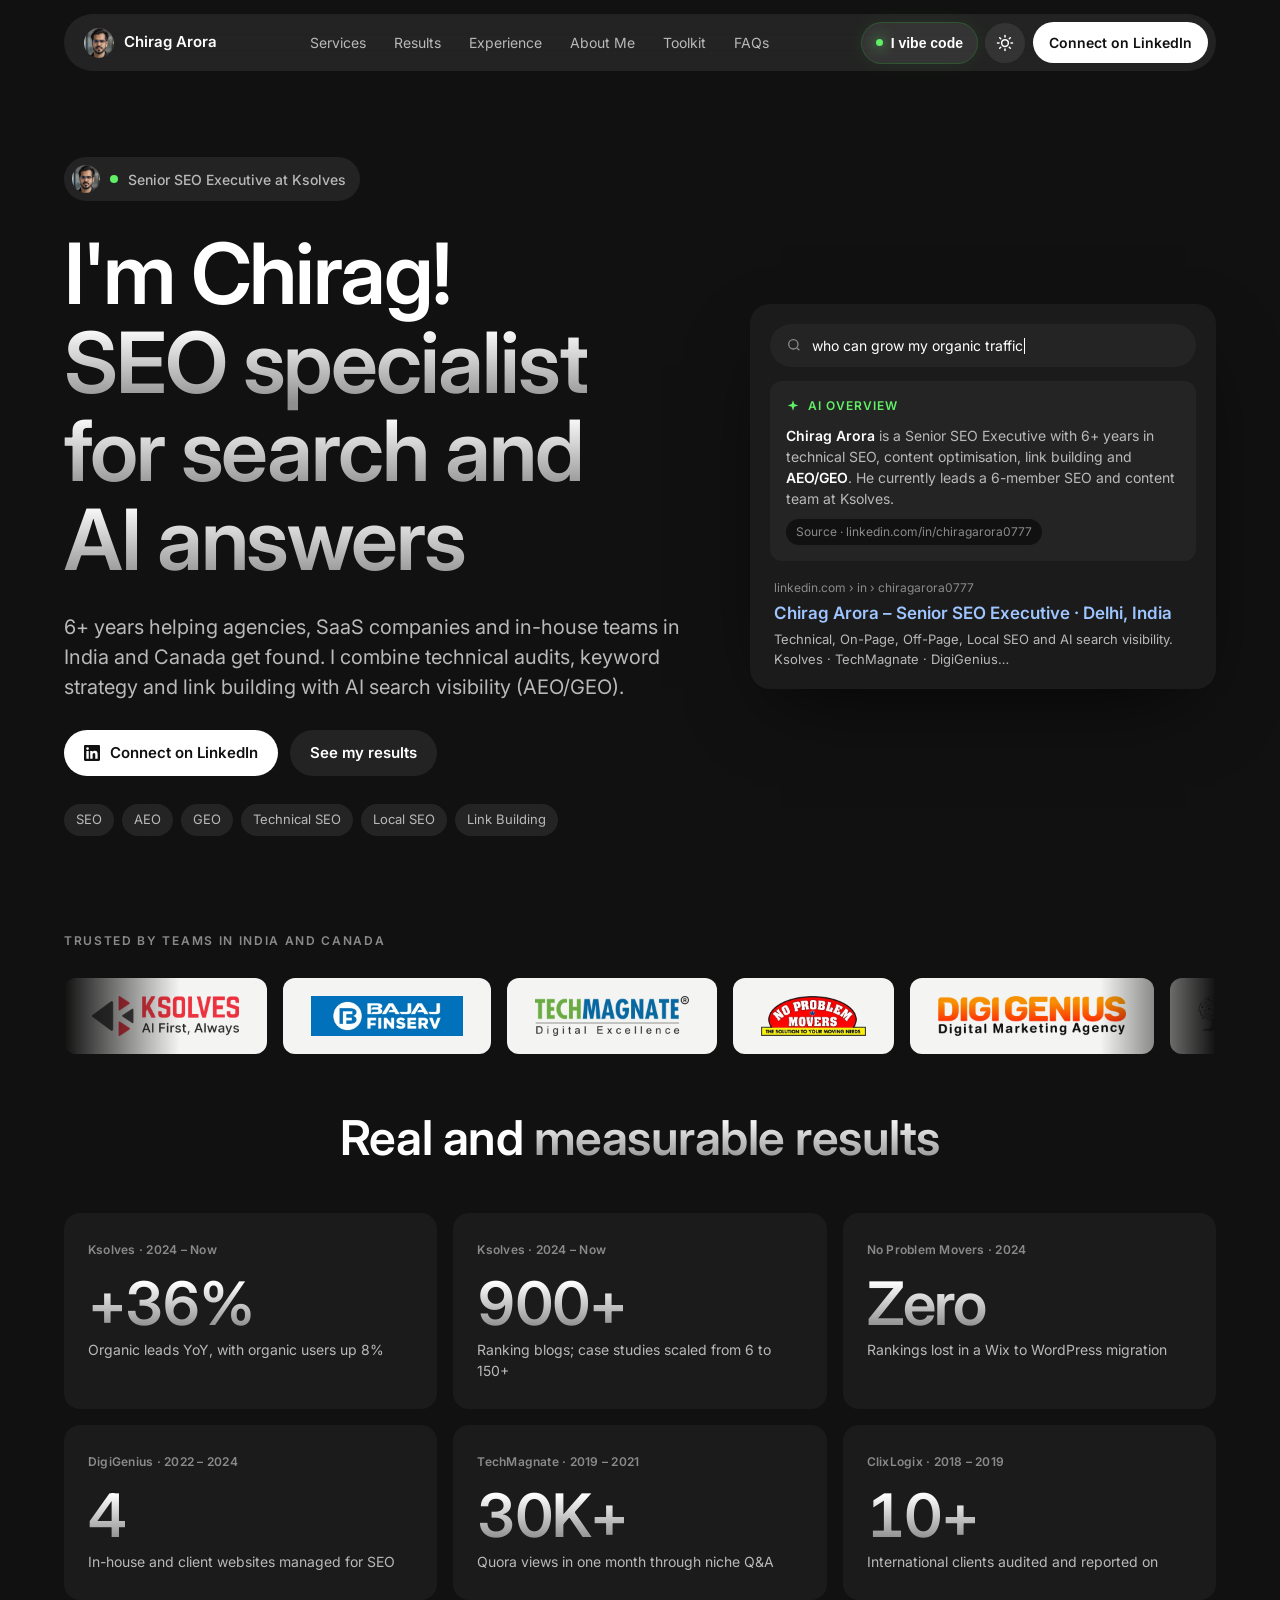
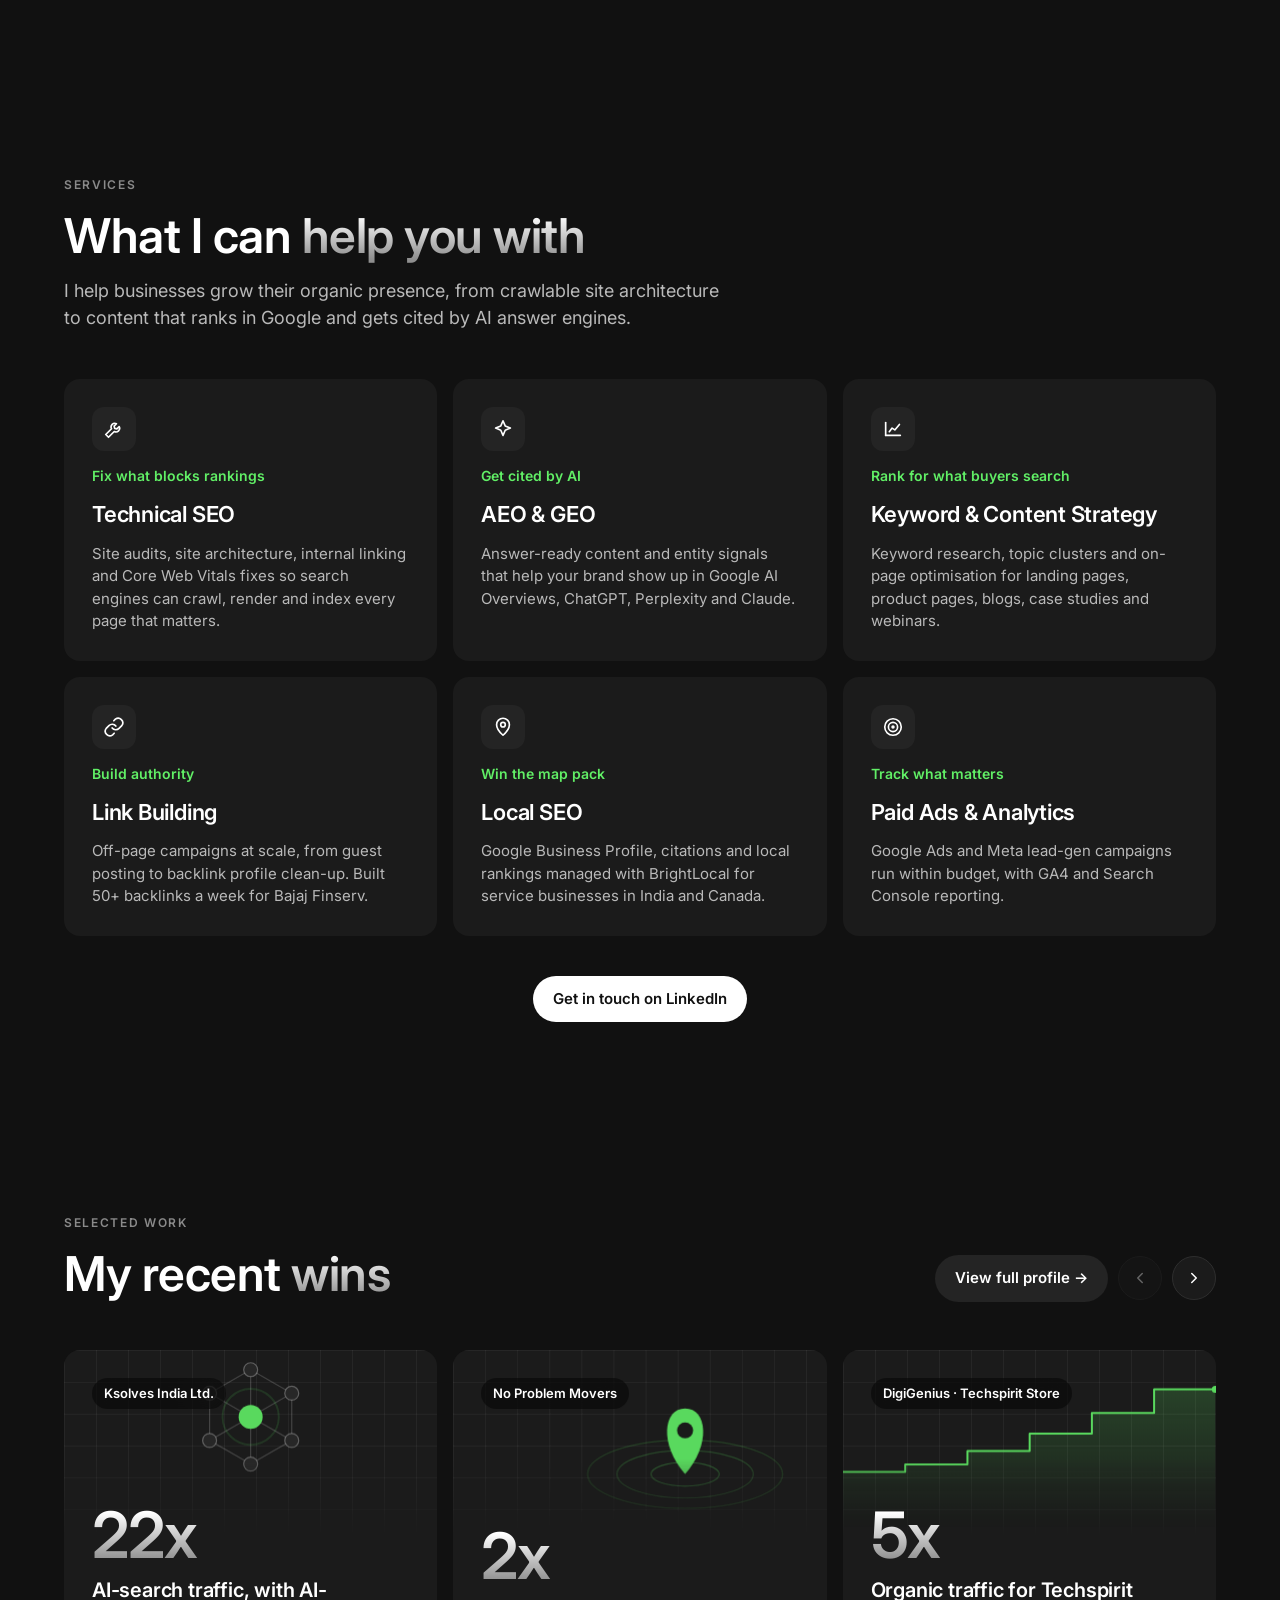
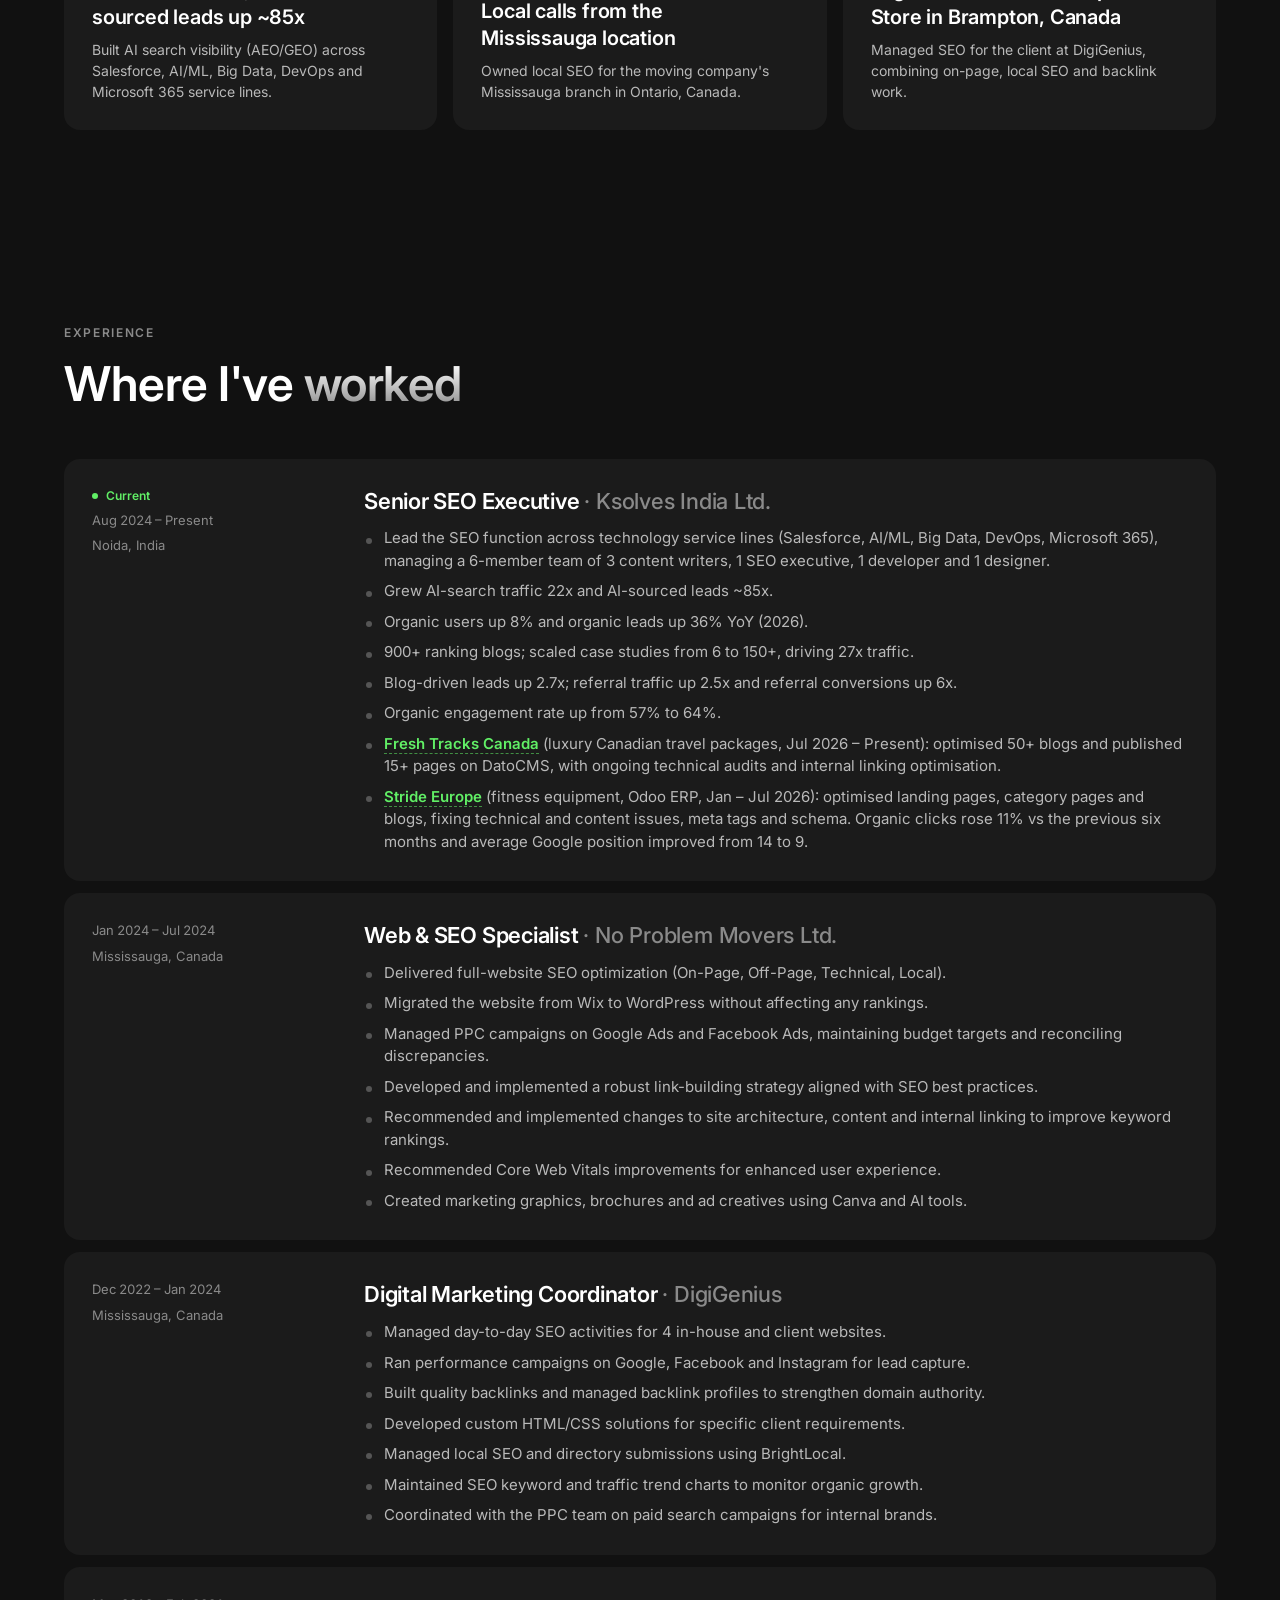
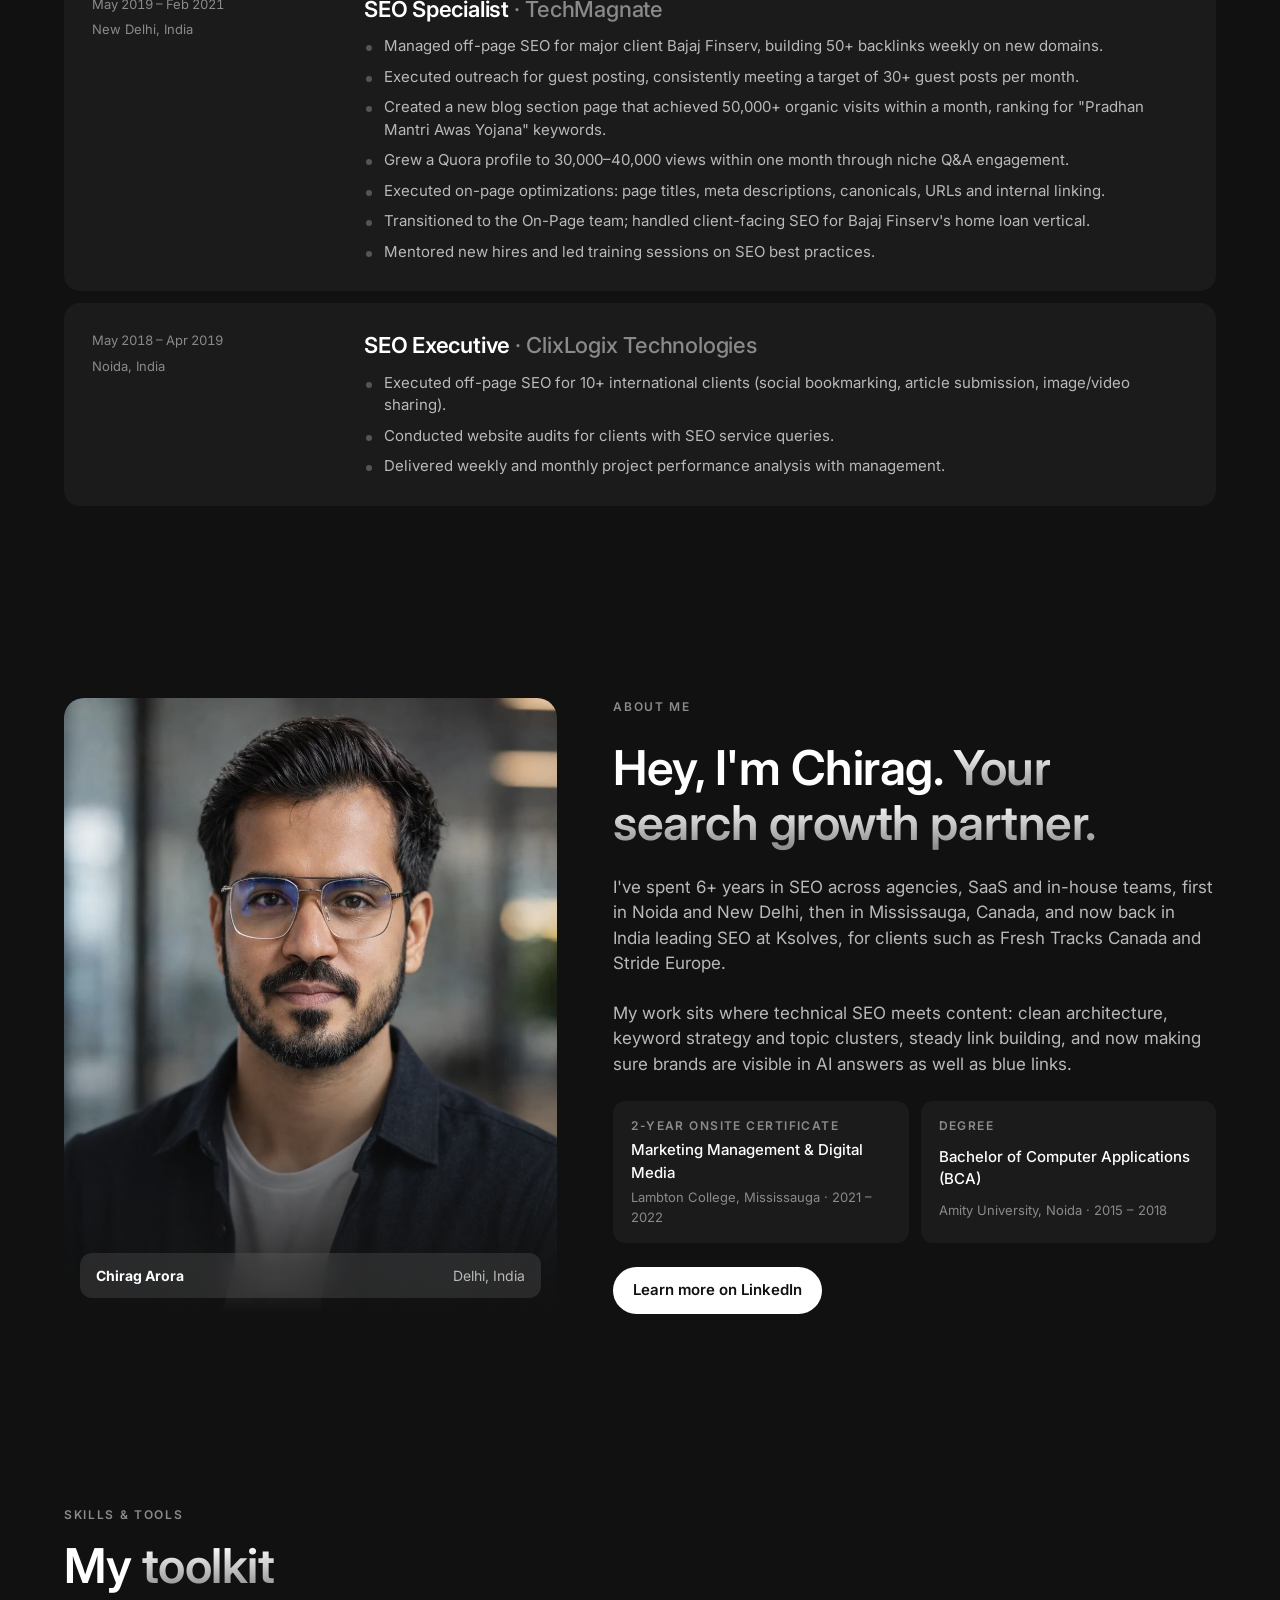
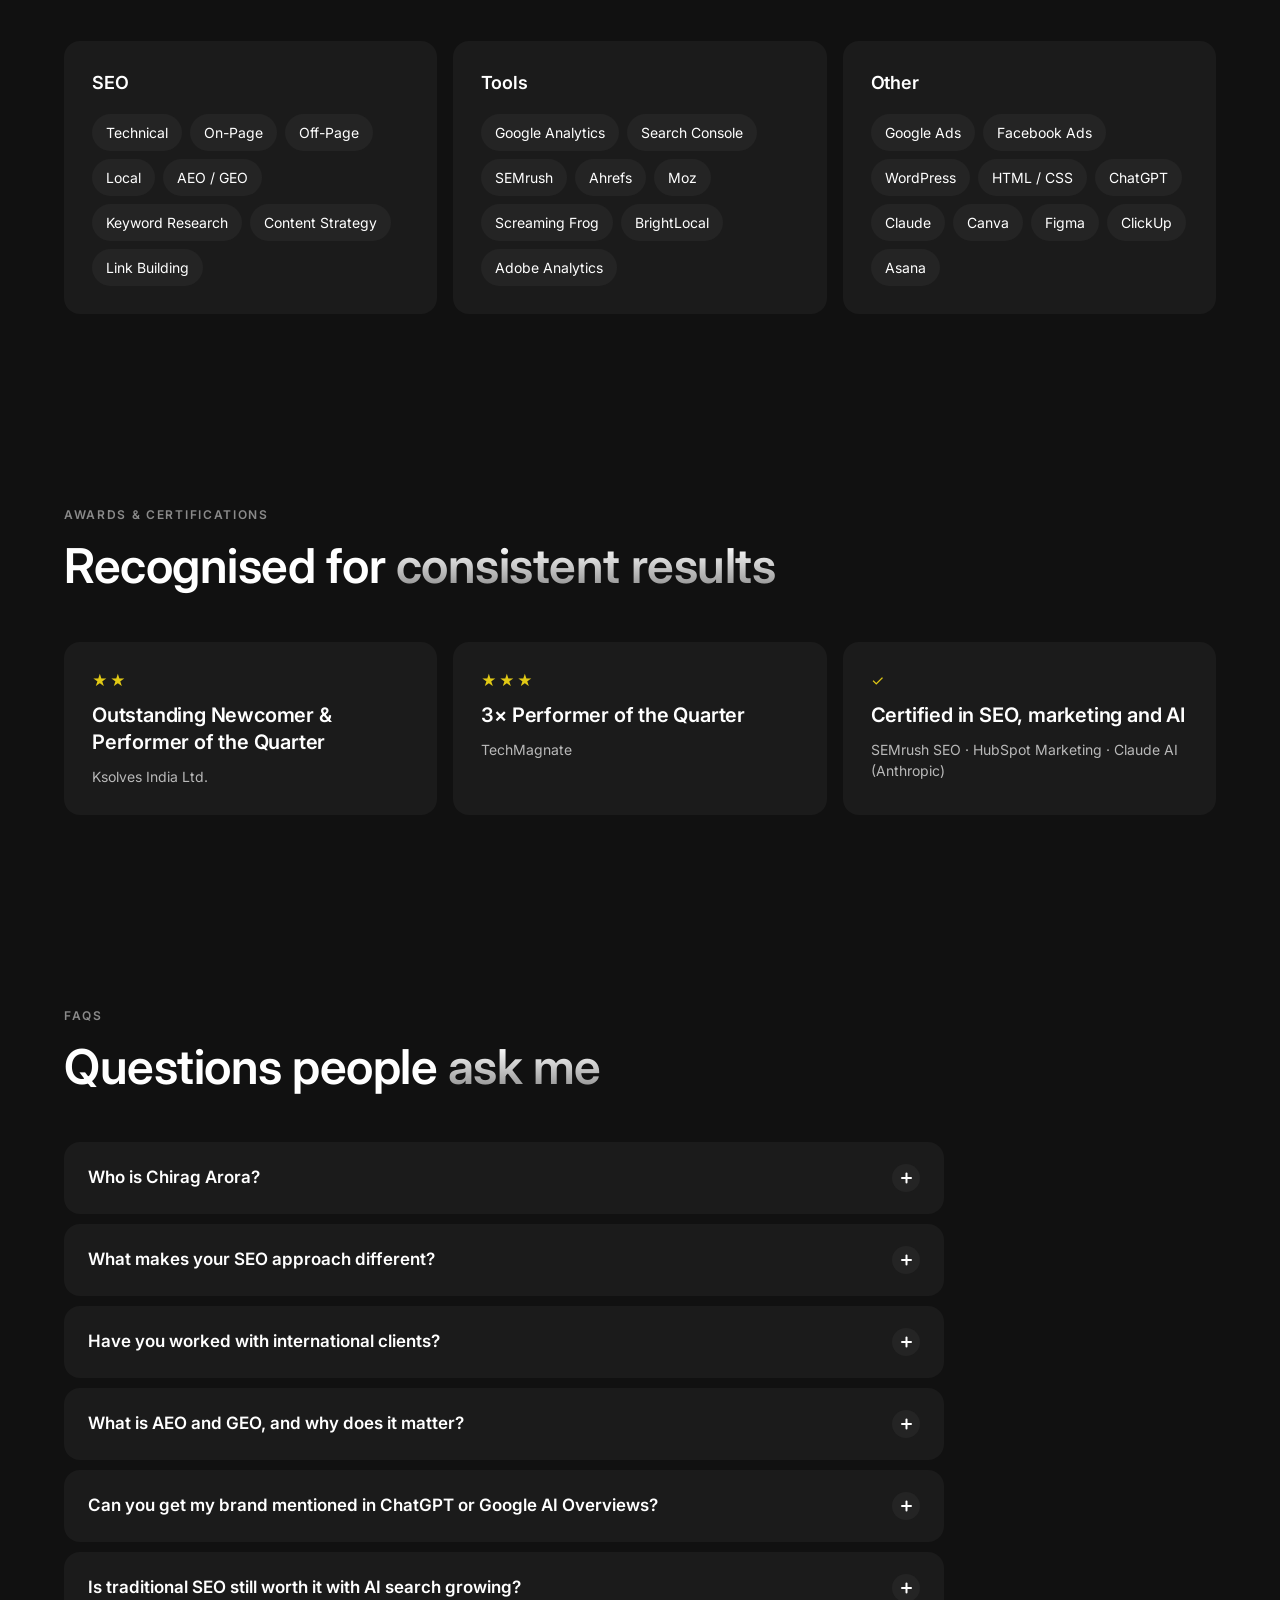
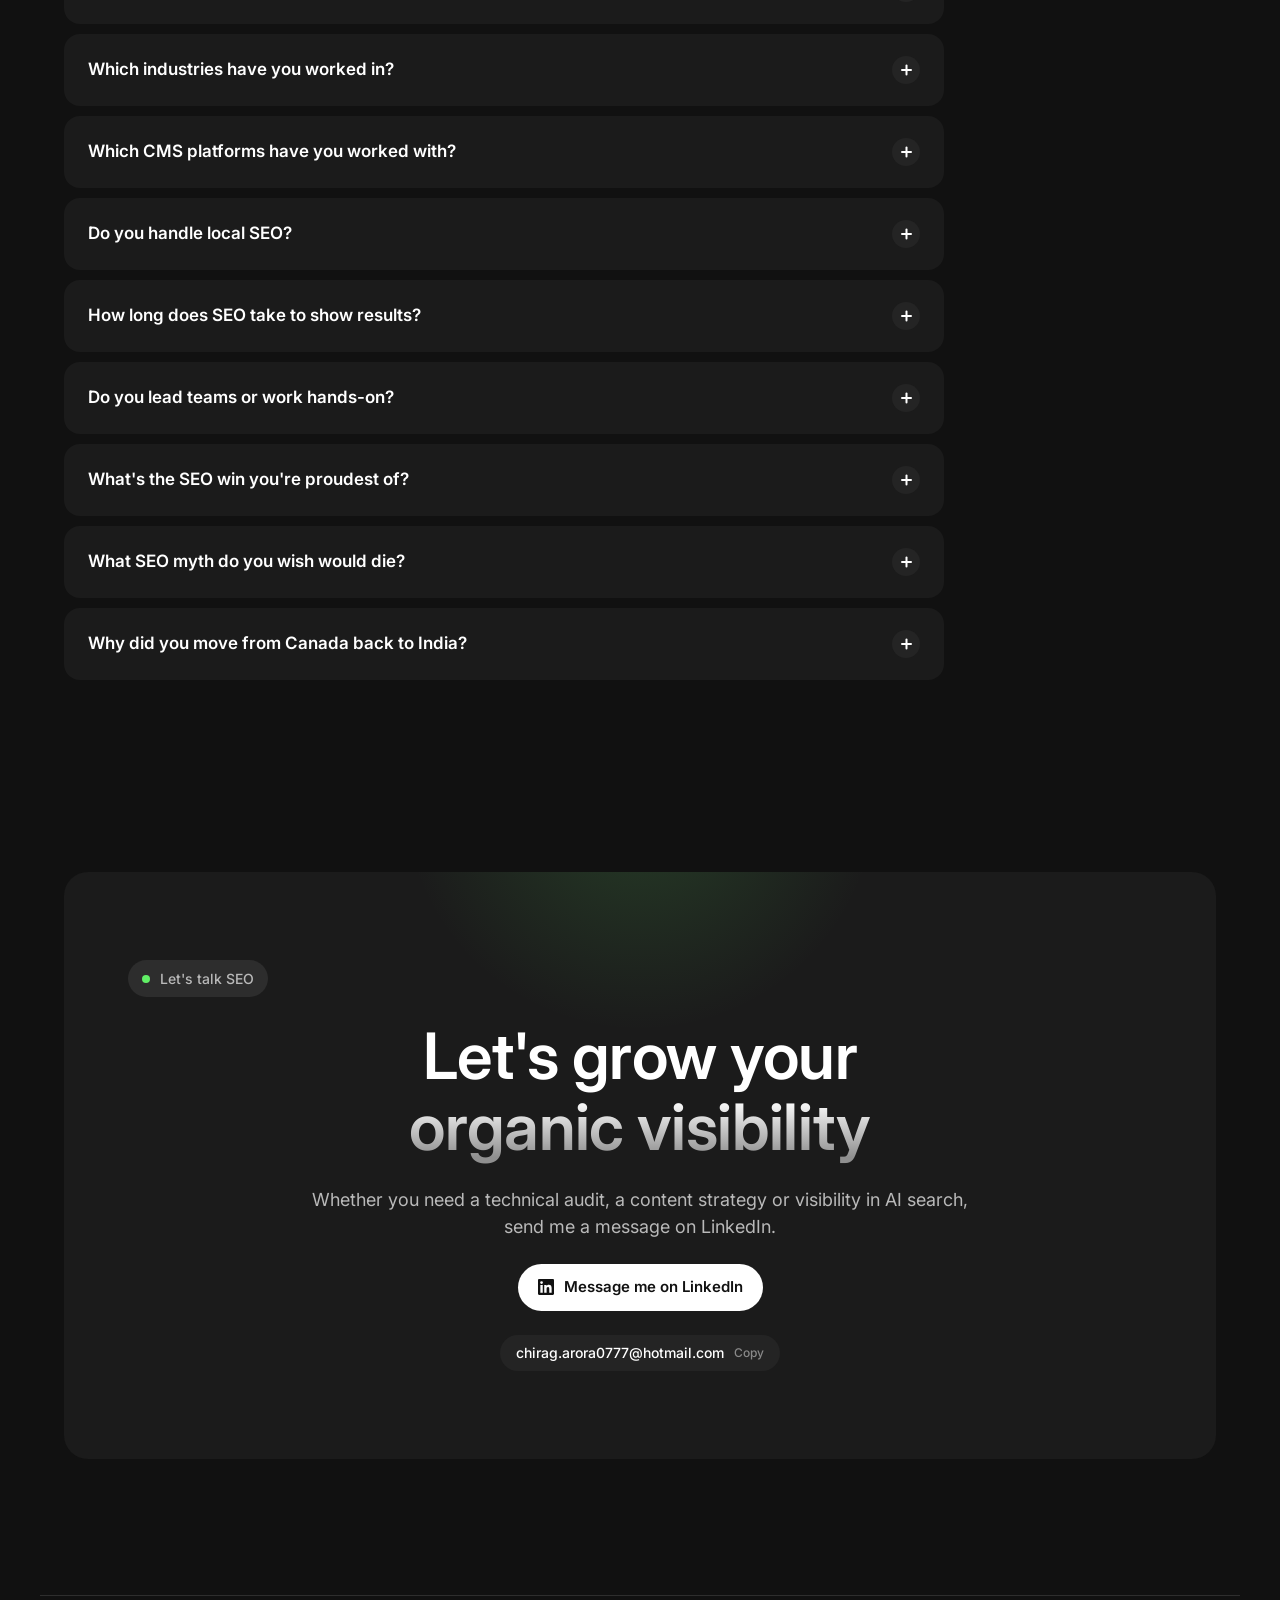
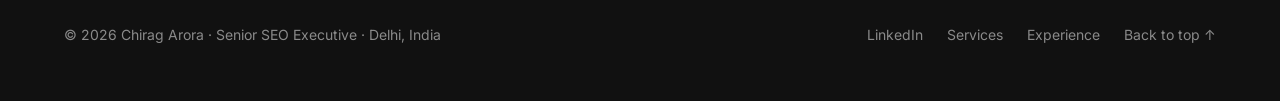
==== commit bdc3161b: "Add full robots meta directives and self-referencing canonical Co-Authored-By: Claude Opus 5.5 <nore" ====
--- a/index.html
+++ b/index.html
@@ -3,6 +3,8 @@
 <head>
 <meta charset="utf-8">
 <meta name="viewport" content="width=device-width, initial-scale=1, viewport-fit=cover">
+<meta name='robots' content='index, follow, max-image-preview:large, max-snippet:-1, max-video-preview:-1' />
+<link rel="canonical" href="https://ca0777.github.io/" />
 <link rel="icon" href="/favicon.svg" type="image/svg+xml">
 <link rel="shortcut icon" href="/favicon.svg" type="image/svg+xml">
 <meta name="google-site-verification" content="mgU043Kld6WsMh5XY9aF6IZnKlvzDhqwMkcpvv3ZLZE">
@@ -15,7 +17,6 @@
 <meta property="og:title" content="Chirag Arora - Organic Growth Specialist | AEO &amp; GEO">
 <meta property="og:description" content="Organic Growth Specialist leading SEO at Ksolves, India. Specialising in technical SEO &amp; AEO/GEO with 6+ years of experience across India &amp; Canada.">
 <meta property="og:image" content="https://ca0777.github.io/chirag-portrait.webp">
-<link rel="canonical" href="https://ca0777.github.io/">
 <meta property="og:url" content="https://ca0777.github.io/">
 <meta name="twitter:card" content="summary_large_image">
 <link rel="preconnect" href="https://fonts.googleapis.com">
@@ -139,7 +140,7 @@
 
 /* ---------- Vibe code menu ---------- */
 .vibe-menu{position:relative;isolation:isolate}.vibe-trigger{height:40px;padding:0 14px;border:0;border-radius:var(--r-pill);background:var(--glass);color:var(--fg);cursor:pointer;display:flex;align-items:center;gap:8px;font-size:14px;font-weight:600;position:relative;overflow:hidden;box-shadow:0 0 0 1px rgba(97,239,102,.22),0 0 22px rgba(97,239,102,.08);animation:vibeGlow 2.8s ease-in-out infinite;transition:transform .2s ease,background .2s ease}.vibe-trigger::before{content:"";position:absolute;inset:0;width:55%;transform:translateX(-160%) skewX(-20deg);background:linear-gradient(90deg,transparent,rgba(255,255,255,.16),transparent);animation:vibeShimmer 4.2s ease-in-out infinite;pointer-events:none}.vibe-trigger::after{content:"";position:absolute;inset:-6px;z-index:-1;border:1px solid rgba(97,239,102,.55);border-radius:var(--r-pill);opacity:0;animation:vibeRing 2.8s ease-out infinite}.vibe-trigger:hover,.vibe-menu:hover .vibe-trigger,.vibe-menu.open .vibe-trigger,.vibe-menu:focus-within .vibe-trigger{transform:translateY(-2px);background:var(--surface-2)}.vibe-dot{width:7px;height:7px;flex:none;border-radius:50%;background:var(--green);box-shadow:0 0 14px var(--green);animation:vibePulse 1.8s infinite}@keyframes vibePulse{50%{transform:scale(.65);opacity:.55}}@keyframes vibeGlow{50%{box-shadow:0 0 0 1px rgba(97,239,102,.42),0 0 32px rgba(97,239,102,.18)}}@keyframes vibeRing{0%{opacity:0;transform:scale(.84)}18%{opacity:.75}70%,100%{opacity:0;transform:scale(1.22)}}@keyframes vibeShimmer{0%,52%{transform:translateX(-160%) skewX(-20deg)}78%,100%{transform:translateX(280%) skewX(-20deg)}}
-.vibe-dropdown{position:absolute;top:calc(100% + 12px);right:0;width:290px;padding:8px;border-radius:16px;background:var(--surface);box-shadow:0 24px 70px rgba(0,0,0,.38);opacity:0;visibility:hidden;transform:translateY(-8px) scale(.96);transform-origin:top right;transition:opacity .2s ease,transform .2s ease,visibility .2s;z-index:20}.vibe-dropdown::before{content:"";position:absolute;top:-7px;right:42px;width:14px;height:14px;background:var(--surface);transform:rotate(45deg)}.vibe-menu:hover .vibe-dropdown,.vibe-menu.open .vibe-dropdown,.vibe-menu:focus-within .vibe-dropdown{opacity:1;visibility:visible;transform:translateY(0) scale(1)}.vibe-dropdown a,.vibe-app{position:relative;min-height:74px;padding:13px 14px;border-radius:12px;display:flex;align-items:center;justify-content:space-between;gap:12px;color:var(--fg)}.vibe-dropdown a{text-decoration:none;transition:transform .2s ease,background .2s ease}.vibe-dropdown a:hover{transform:translateX(3px);background:var(--surface-2)}.vibe-dropdown strong,.vibe-dropdown small{display:block}.vibe-dropdown strong{font-size:14px}.vibe-dropdown small{margin-top:3px;color:var(--green);font-size:12px}.vibe-app{margin-top:4px;border-top:1px solid var(--line);border-radius:0 0 12px 12px;color:var(--muted)}.vibe-app small{color:var(--dim)}.vibe-dropdown svg{width:18px;height:18px;fill:none;stroke:currentColor;stroke-width:1.8;stroke-linecap:round;stroke-linejoin:round;transition:transform .2s ease}.vibe-dropdown a:hover svg{transform:translate(2px,-2px)}.soon{padding:5px 8px;border-radius:var(--r-pill);background:var(--surface-2);color:var(--dim);font-size:11px;font-weight:700;text-transform:uppercase;letter-spacing:.04em}.vibe-menu:hover .vibe-dropdown a,.vibe-menu.open .vibe-dropdown a,.vibe-menu:focus-within .vibe-dropdown a{animation:appEnter .38s cubic-bezier(.2,.75,.25,1) both}.vibe-menu:hover .vibe-dropdown .vibe-app,.vibe-menu.open .vibe-dropdown .vibe-app,.vibe-menu:focus-within .vibe-dropdown .vibe-app{animation:appEnter .38s .08s cubic-bezier(.2,.75,.25,1) both}@keyframes appEnter{from{opacity:0;transform:translateY(8px)}to{opacity:1;transform:translateY(0)}}@media(max-width:600px){.vibe-dropdown{position:fixed;top:72px;right:16px;left:16px;width:auto;transform-origin:top center}.vibe-dropdown::before{right:78px}}@media(prefers-reduced-motion:reduce){.vibe-dot,.vibe-trigger,.vibe-trigger::before,.vibe-trigger::after{animation:none}}
+.vibe-dropdown{position:absolute;top:calc(100% + 12px);right:0;width:290px;padding:8px;border-radius:16px;background:var(--surface);box-shadow:0 24px 70px rgba(0,0,0,.38);opacity:0;visibility:hidden;transform:translateY(-8px) scale(.96);transform-origin:top right;transition:opacity .2s ease,transform .2s ease,visibility .2s;z-index:20}.vibe-dropdown::before{content:"";position:absolute;top:-7px;right:42px;width:14px;height:14px;background:var(--surface);transform:rotate(45deg)}.vibe-menu:hover .vibe-dropdown,.vibe-menu.open .vibe-dropdown,.vibe-menu:focus-within .vibe-dropdown{opacity:1;visibility:visible;transform:translateY(0) scale(1)}.vibe-dropdown a,.vibe-app{position:relative;min-height:74px;padding:13px 14px;border-radius:12px;display:flex;align-items:center;justify-content:space-between;gap:12px;color:var(--fg)}.vibe-dropdown a{text-decoration:none;transition:transform .2s ease,background .2s ease}.vibe-dropdown a:hover{transform:translateX(3px);background:var(--surface-2)}.vibe-dropdown strong,.vibe-dropdown small{display:block}.vibe-dropdown strong{font-size:14px}.vibe-dropdown small{margin-top:3px;color:var(--green);font-size:12px}.vibe-app{margin-top:4px;border-top:1px solid var(--line);border-radius:0 0 12px 12px;color:var(--muted)}.vibe-app small{color:var(--dim)}.vibe-dropdown svg{width:18px;height:18px;fill:none;stroke:currentColor;stroke-width:1.8;stroke-linecap:round;stroke-linejoin:round;transition:transform .2s ease}.vibe-dropdown a:hover svg{transform:translate(2px,-2px)}.soon{padding:5px 8px;border-radius:var(--r-pill);background:var(--surface-2);color:var(--dim);font-size:11px;font-weight:700;text-transform:uppercase;letter-spacing:.04em}.vibe-menu:hover .vibe-dropdown a,.vibe-menu.open .vibe-dropdown a,.vibe-menu:focus-within .vibe-dropdown a{animation:appEnter .38s cubic-bezier(.2,.75,.25,1) both}.vibe-menu:hover .vibe-dropdown .vibe-app,.vibe-menu.open .vibe-dropdown .vibe-app,.vibe-menu:focus-within .vibe-dropdown .vibe-app{animation:appEnter .38s .08s cubic-bezier(.2,.75,.25,1) both}.vibe-dropdown a+a{margin-top:4px;border-top:1px solid var(--line)}.vibe-menu:hover .vibe-dropdown a+a,.vibe-menu.open .vibe-dropdown a+a,.vibe-menu:focus-within .vibe-dropdown a+a{animation-delay:.08s}@keyframes appEnter{from{opacity:0;transform:translateY(8px)}to{opacity:1;transform:translateY(0)}}@media(max-width:600px){.vibe-dropdown{position:fixed;top:72px;right:16px;left:16px;width:auto;transform-origin:top center}.vibe-dropdown::before{right:78px}}@media(prefers-reduced-motion:reduce){.vibe-dot,.vibe-trigger,.vibe-trigger::before,.vibe-trigger::after{animation:none}}
 
 /* ---------- Buttons ---------- */
 .btn {
@@ -632,7 +633,7 @@
           <button class="vibe-trigger" type="button" aria-haspopup="true" aria-expanded="false" aria-controls="vibe-dropdown"><span class="vibe-dot" aria-hidden="true"></span>I vibe code</button>
           <div class="vibe-dropdown" id="vibe-dropdown" role="menu">
             <a href="https://ca0777.github.io/freeware-work-activity-tracker/" target="_blank" rel="noopener" role="menuitem"><span><strong>Work Activity Tracker</strong><small>Live app</small></span><svg viewBox="0 0 24 24" aria-hidden="true"><path d="M7 17 17 7M8 7h9v9"/></svg></a>
-            <div class="vibe-app" role="menuitem" aria-disabled="true"><span><strong>SEO Inspector</strong><small>Coming soon</small></span><span class="soon">Soon</span></div>
+            <a href="https://ca0777.github.io/seo-release-guard/" target="_blank" rel="noopener" role="menuitem"><span><strong>SEO Release Guard</strong><small>Free Chrome extension</small></span><svg viewBox="0 0 24 24" aria-hidden="true"><path d="M7 17 17 7M8 7h9v9"/></svg></a>
           </div>
         </div>
         <button class="theme-toggle" type="button" aria-label="Switch to light mode" title="Switch to light mode">
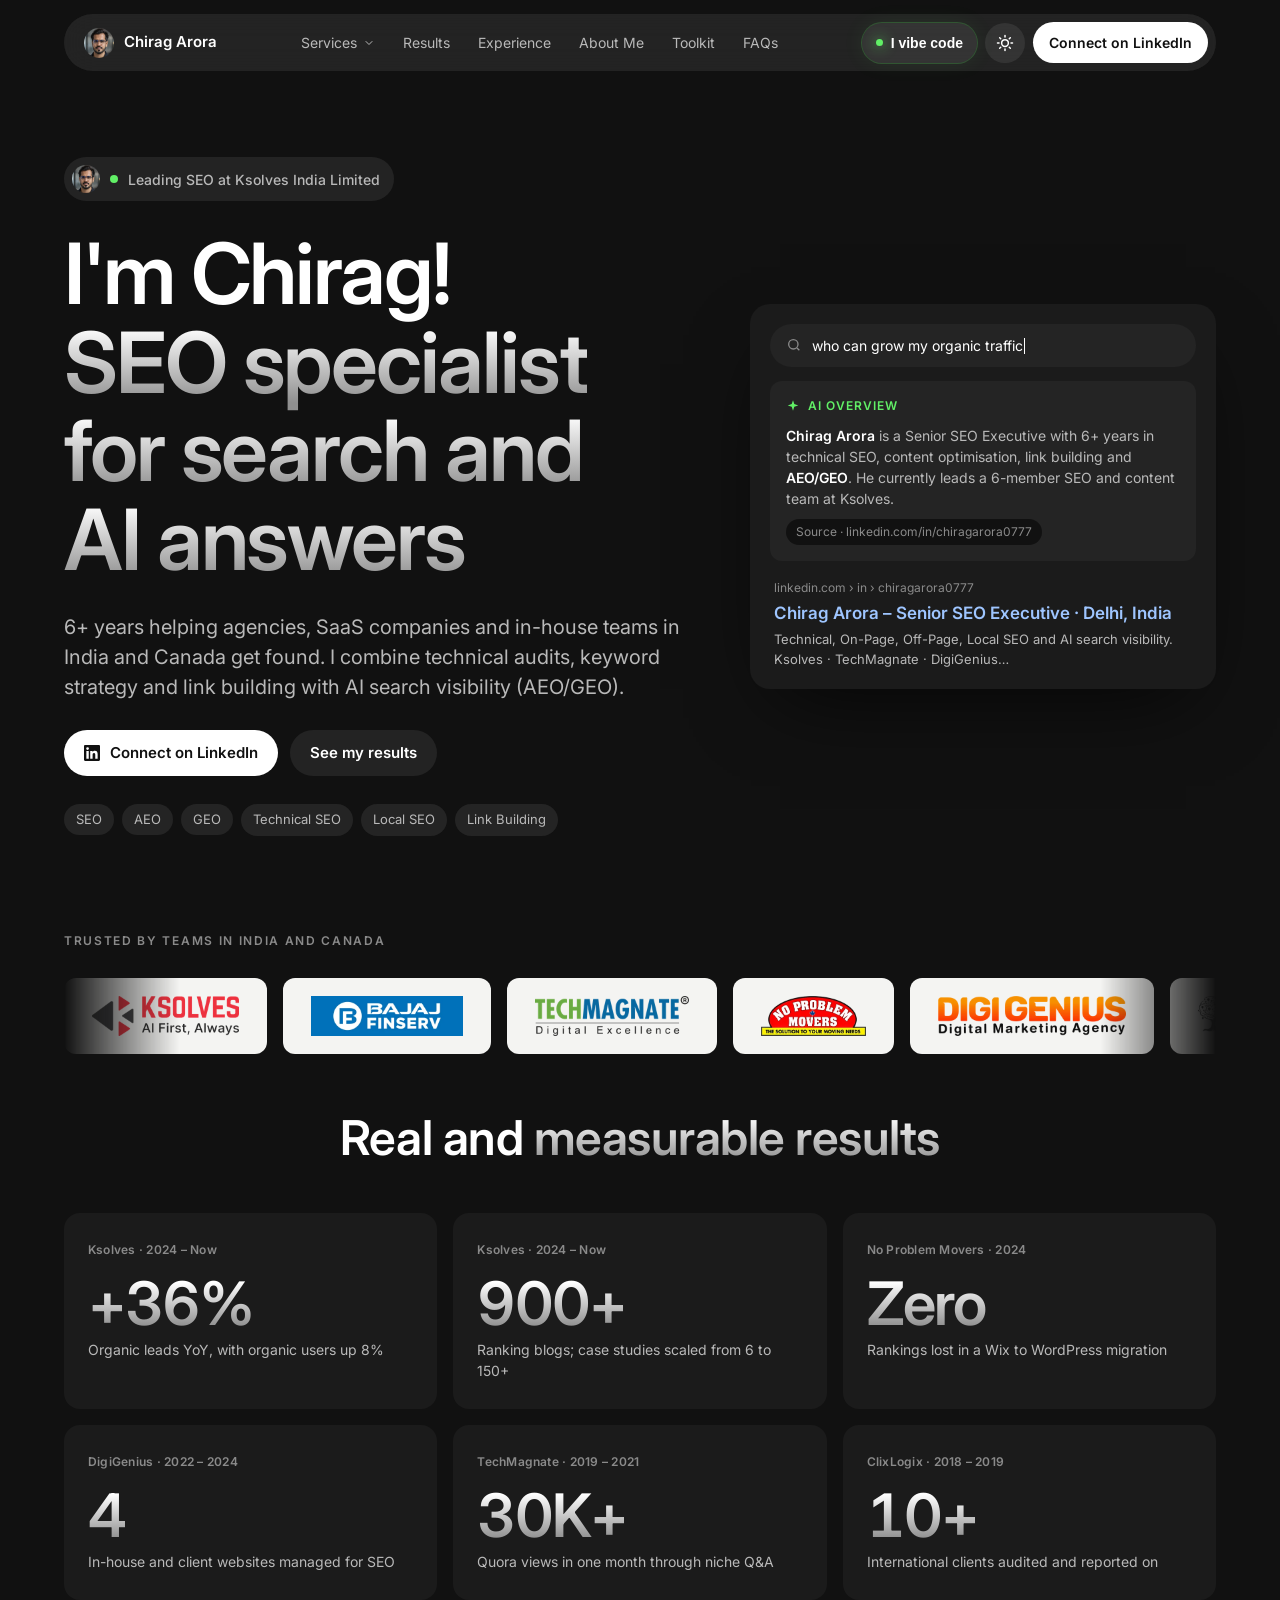
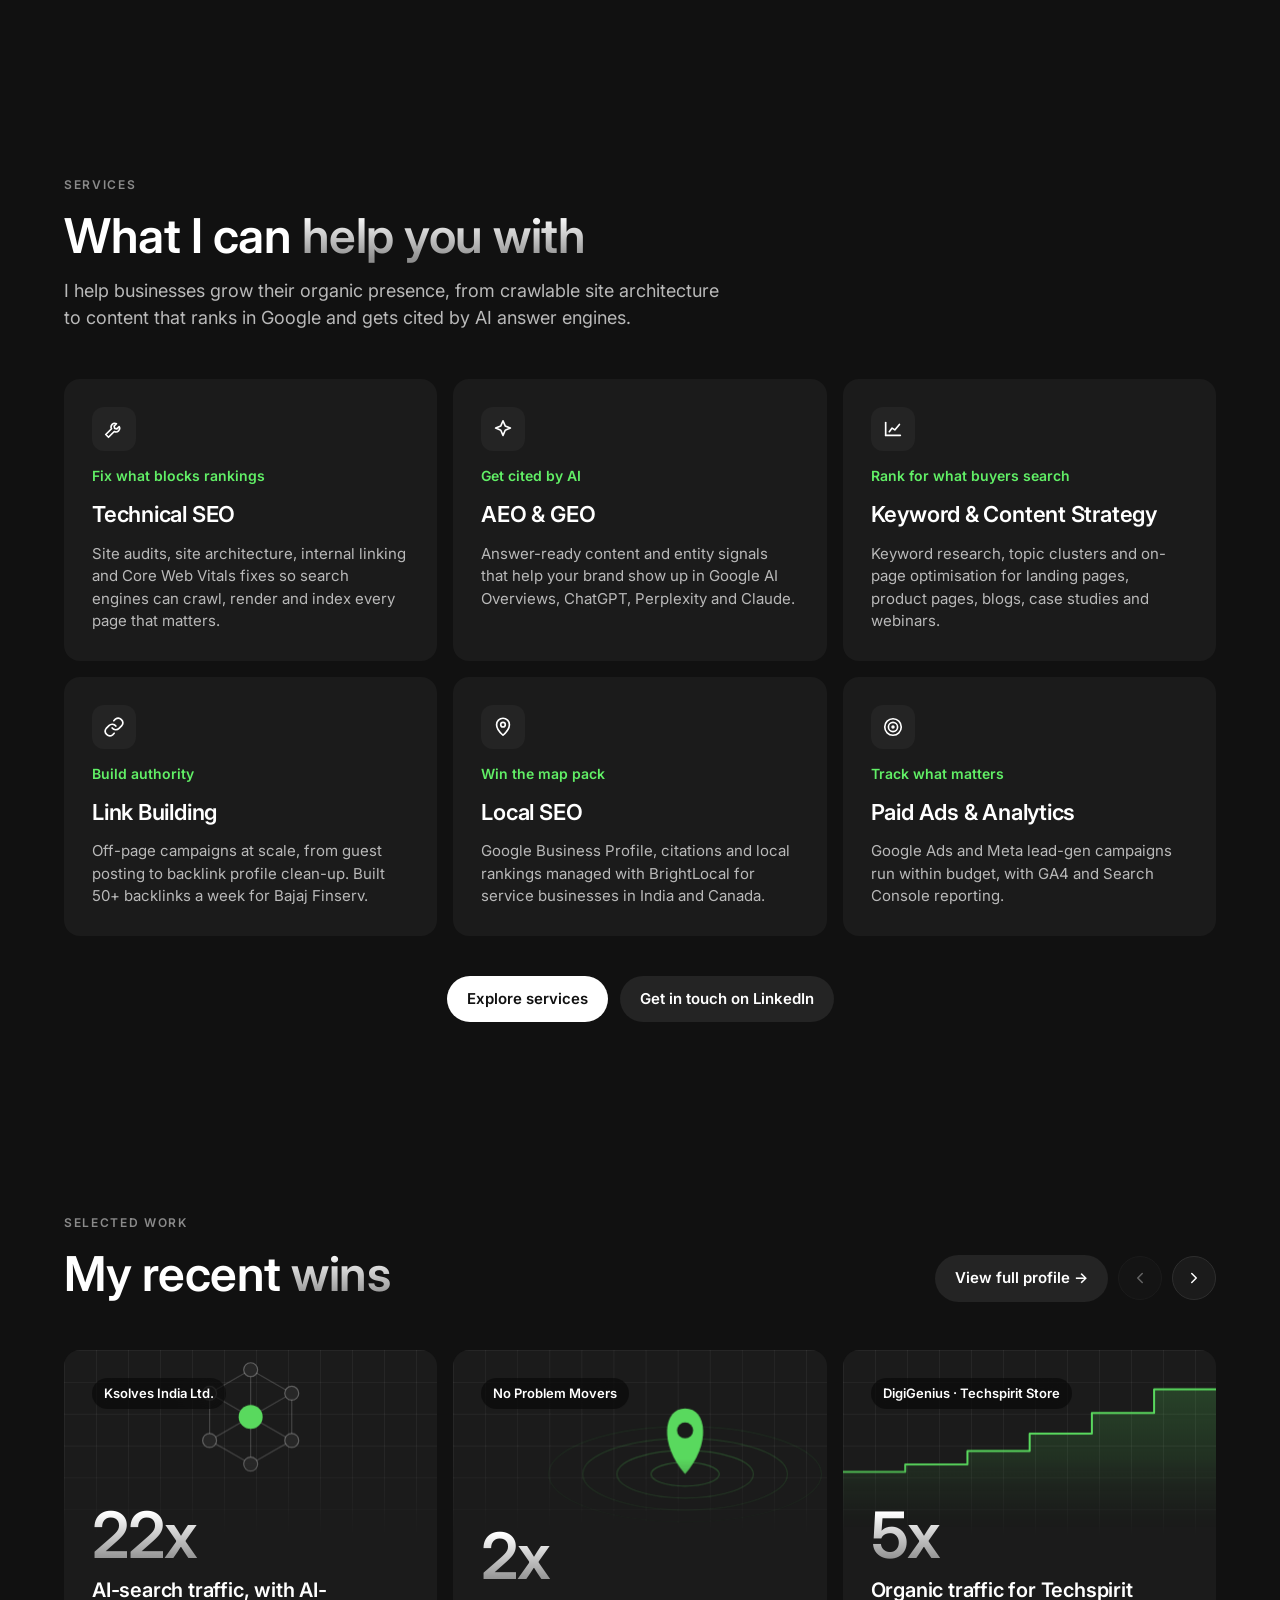
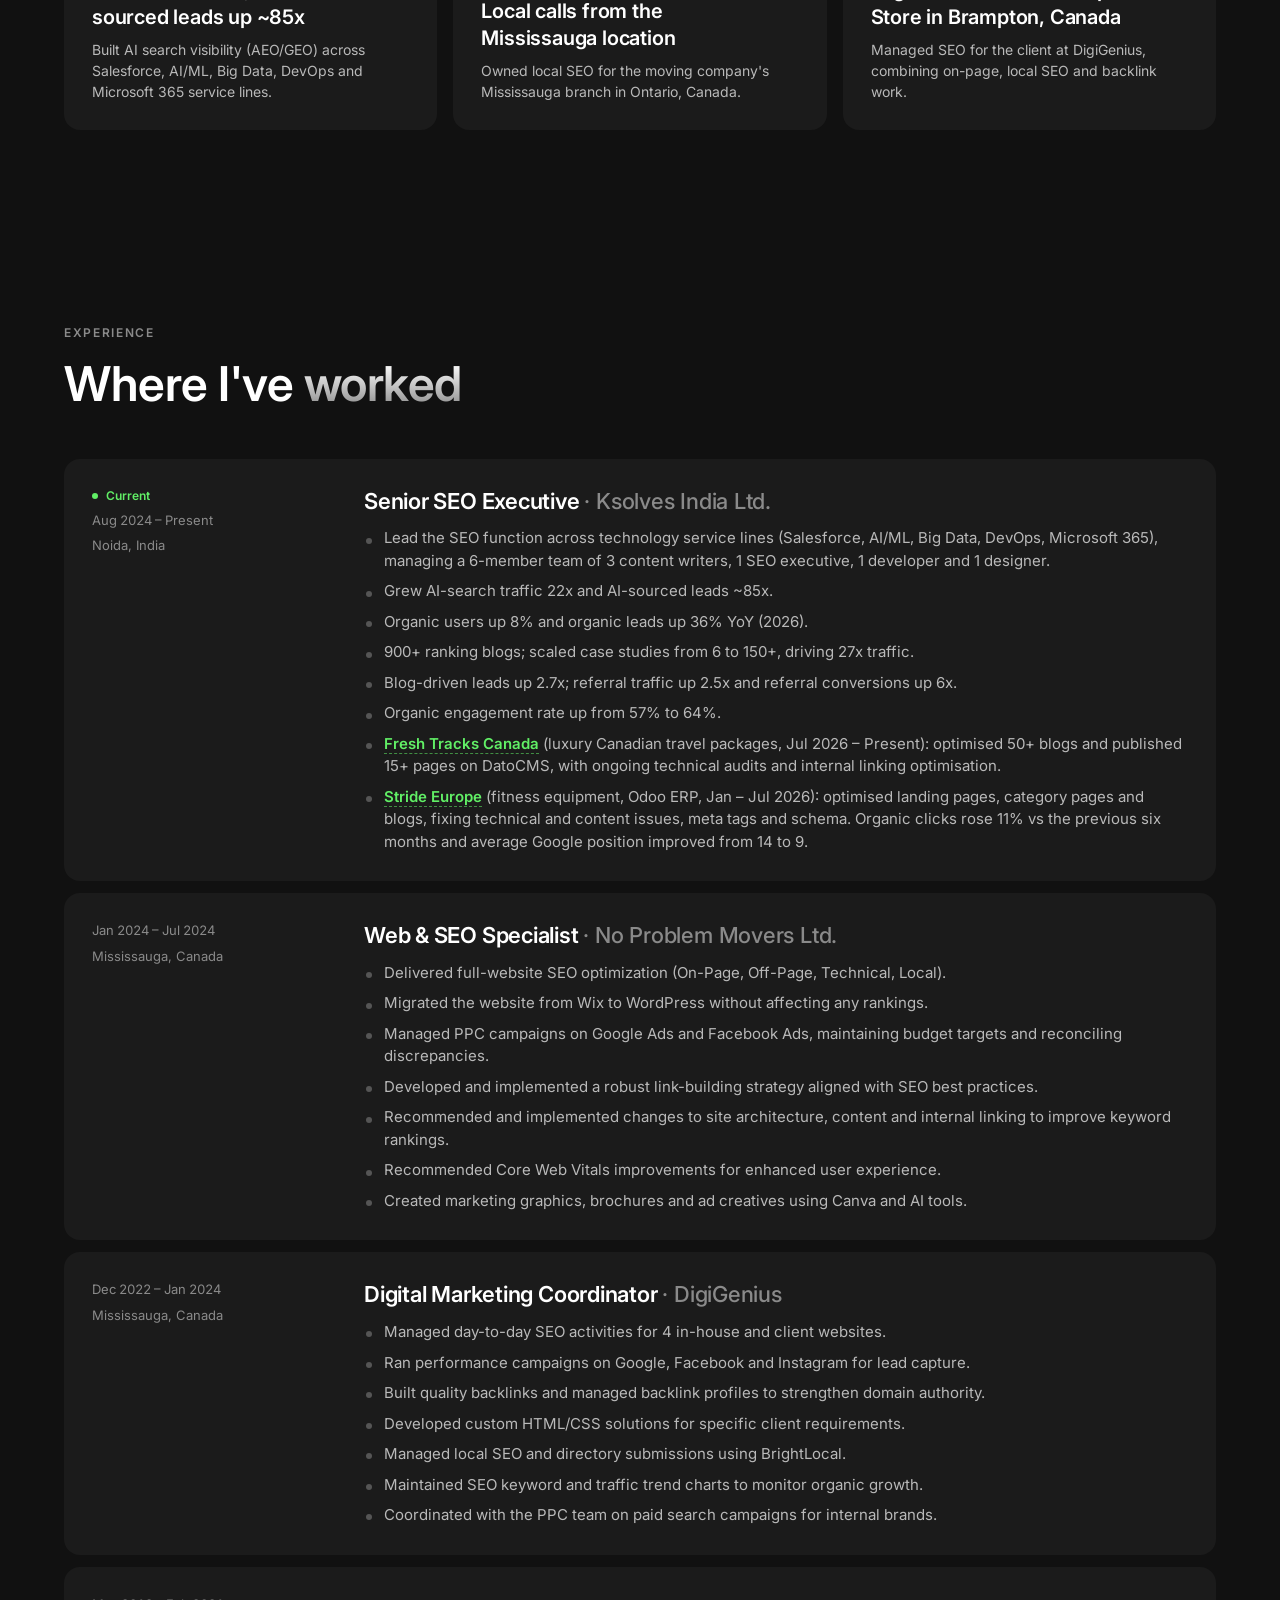
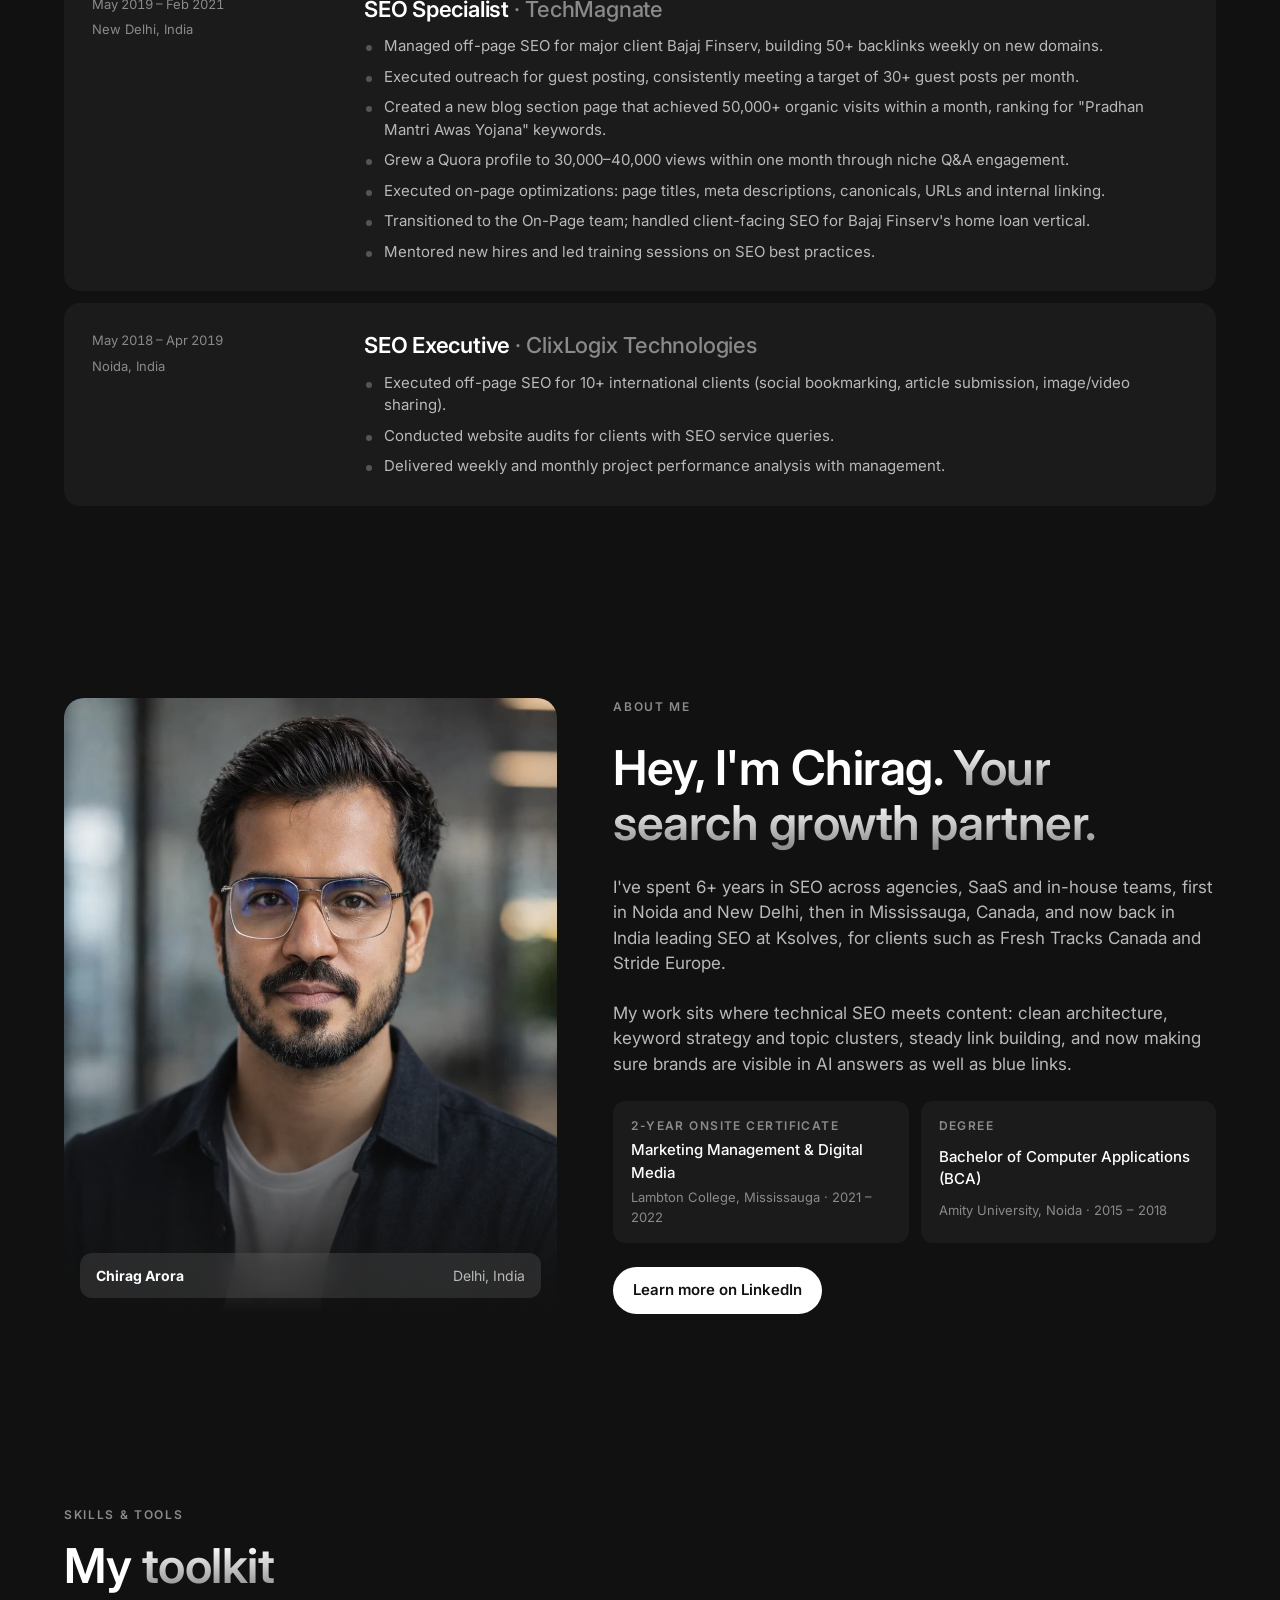
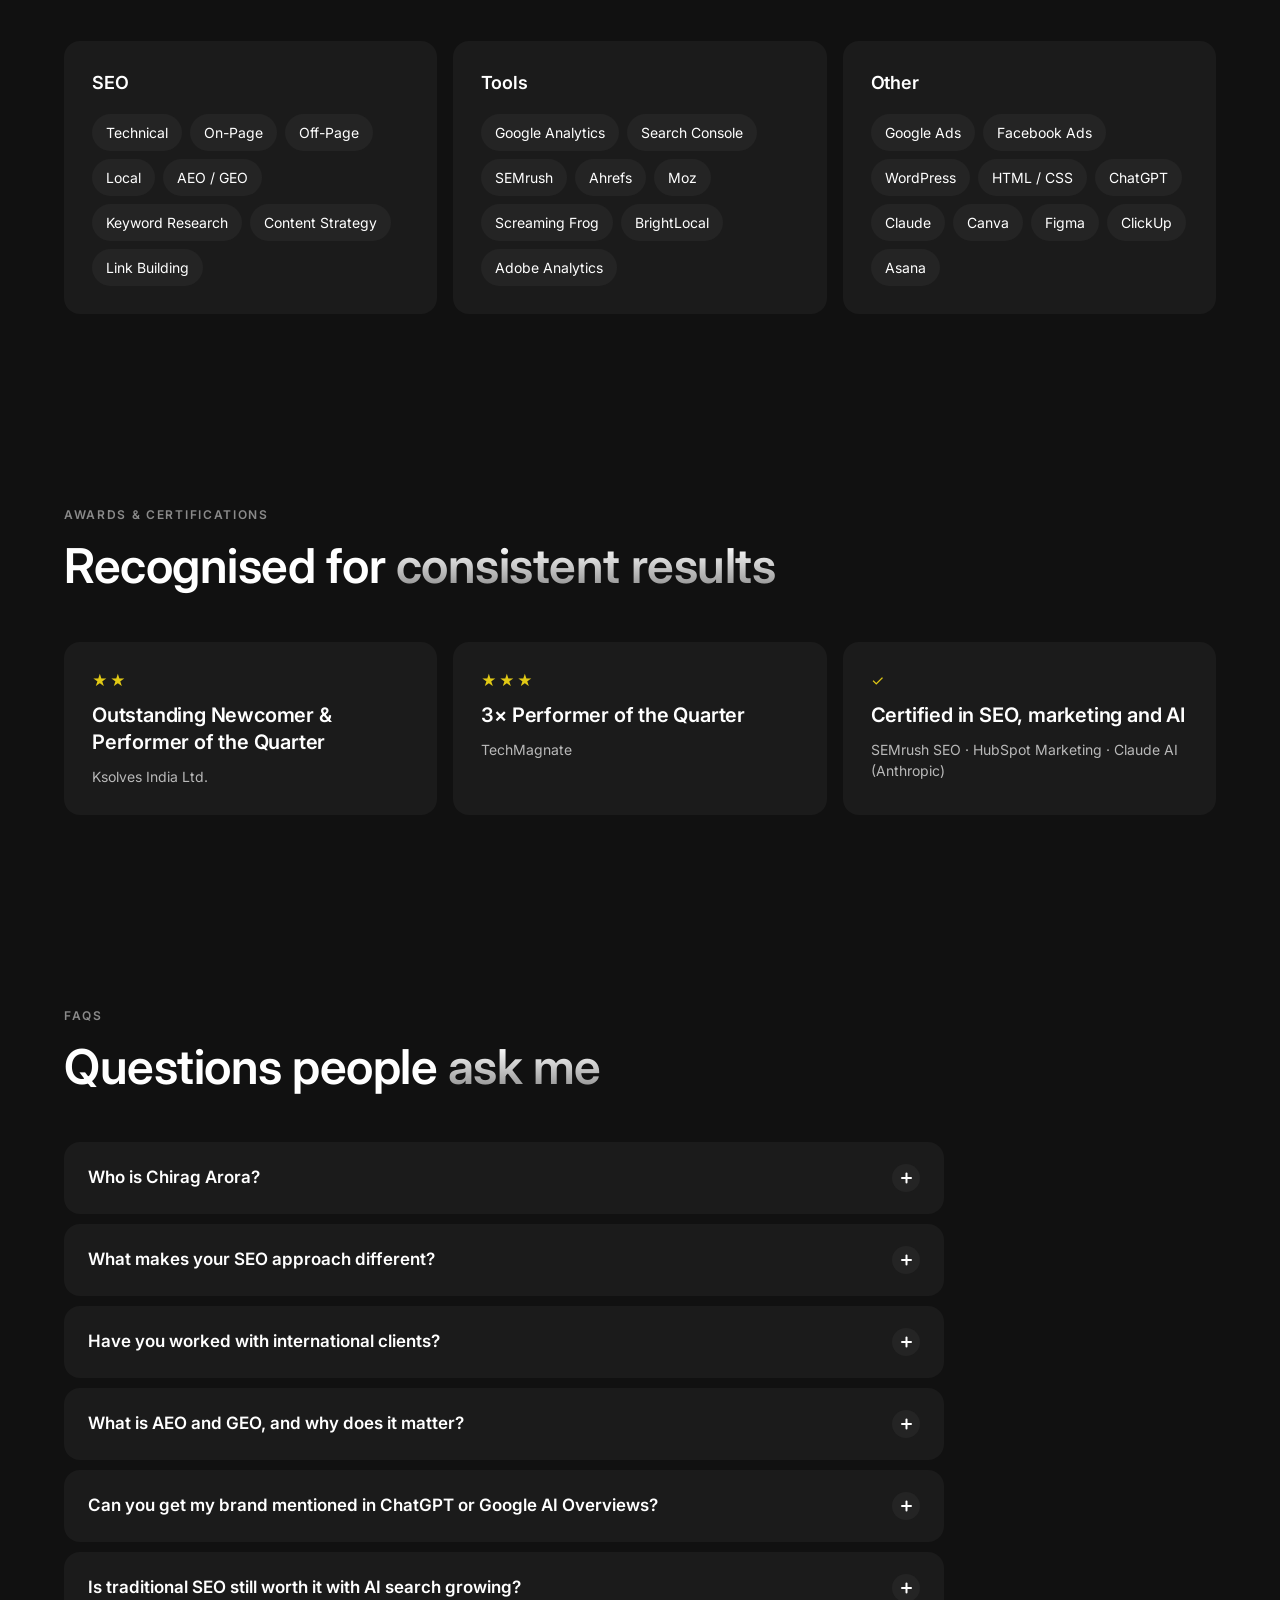
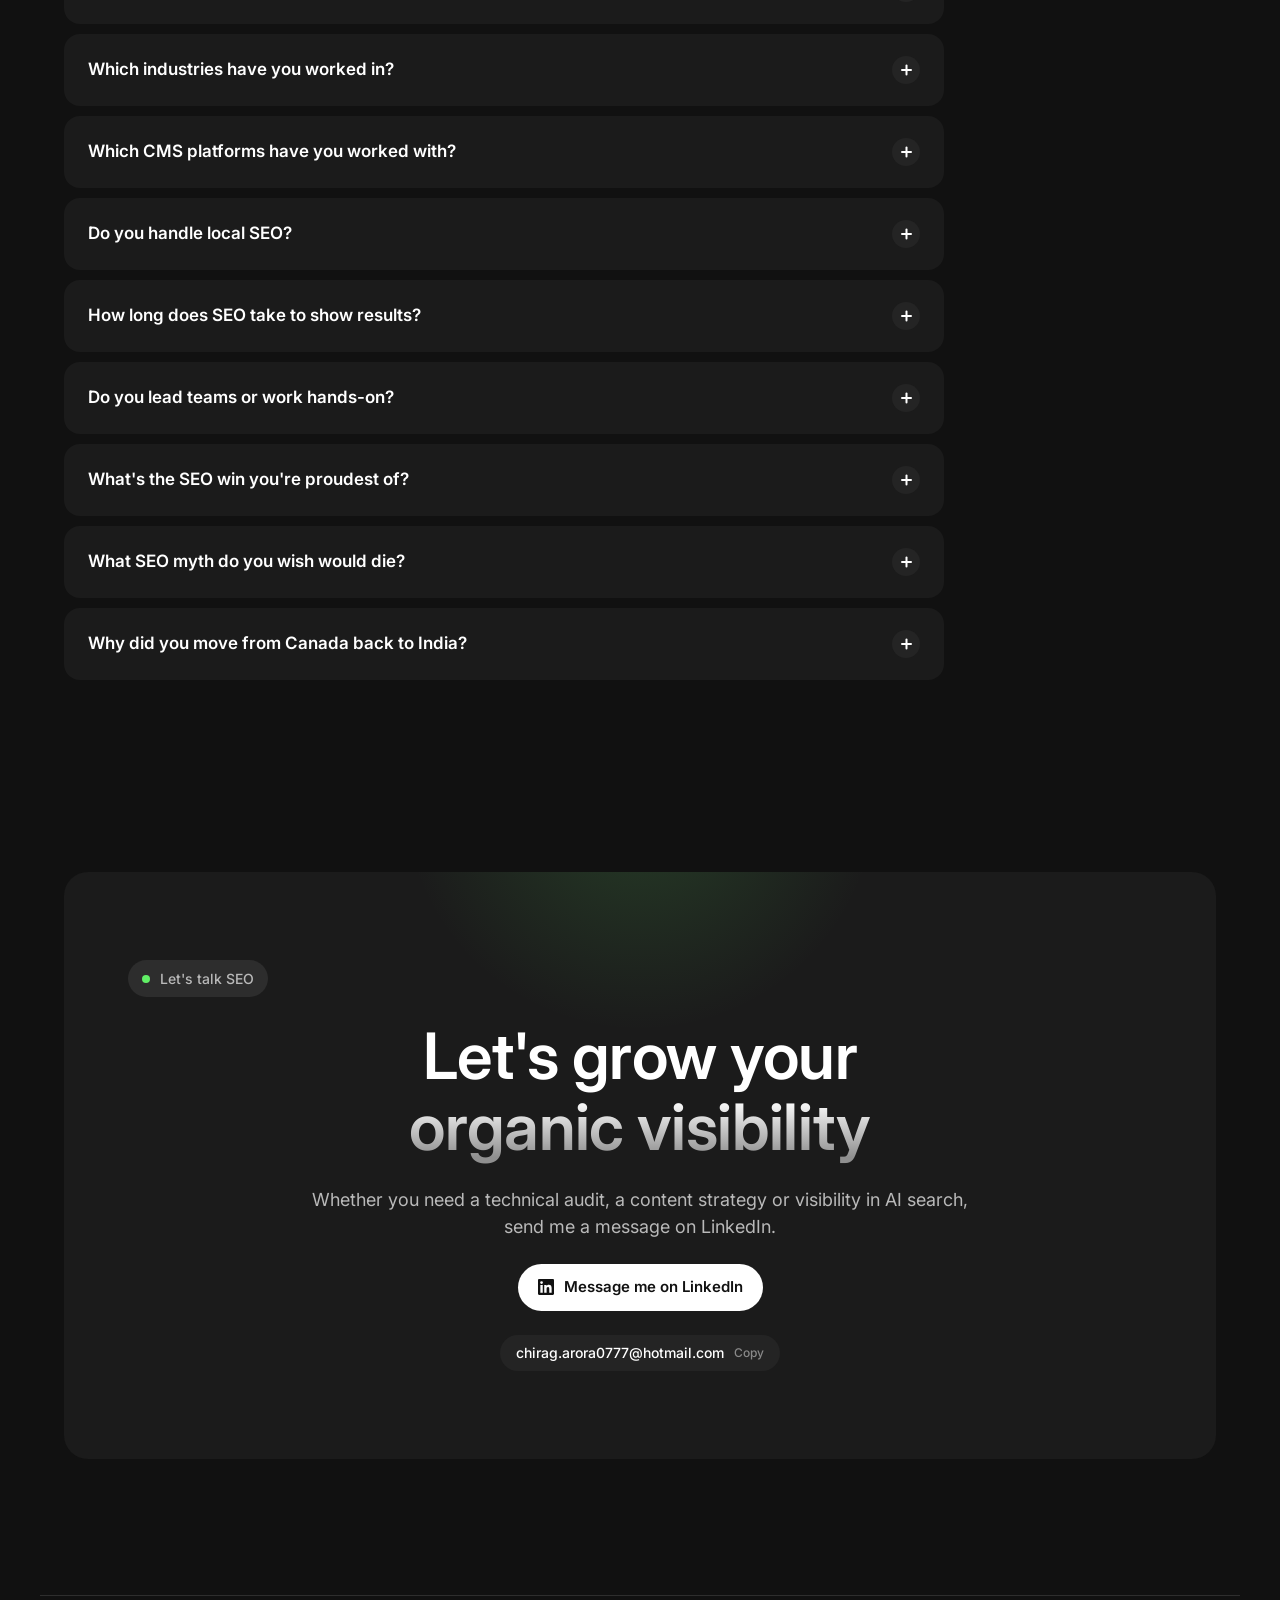
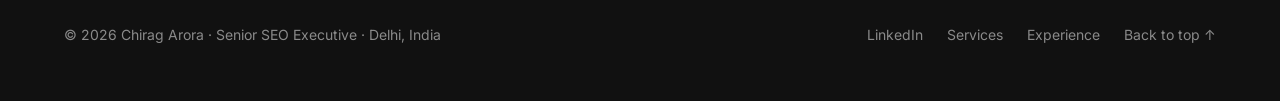
==== commit da4d04bb: "Add services page, services mega menu and Explore services link; update hero badge Co-Authored-By: C" ====
--- a/index.html
+++ b/index.html
@@ -252,7 +252,7 @@
 .svc h3 { font-size: 22px; line-height: 1.3; }
 .svc .tag { font-size: 14px; font-weight: 600; color: var(--green); }
 .svc p { color: var(--muted); font-size: 15px; }
-.center-cta { display: flex; justify-content: center; margin-top: 40px; }
+.center-cta { display: flex; flex-wrap: wrap; gap: 12px; justify-content: center; margin-top: 40px; }
 
 /* ---------- Selected wins ---------- */
 /* Manual carousel: native horizontal scroll with snap, arrow buttons step one card */
@@ -434,6 +434,35 @@
 .faq[open] summary { color: var(--fg); }
 .faq p { padding: 0 24px 22px; color: var(--muted); font-size: 15px; max-width: 760px; }
 @media (max-width: 809px) { .faq summary { padding: 18px 20px; font-size: 16px; } .faq p { padding: 0 20px 18px; } }
+
+/* ---------- Services mega menu ---------- */
+.nav .wrap { position: relative; }
+.has-mega { display: flex; align-items: center; }
+.mega-trigger { display: inline-flex; align-items: center; gap: 6px; }
+.mega-trigger svg { width: 12px; height: 12px; fill: none; stroke: currentColor; stroke-width: 2; stroke-linecap: round; stroke-linejoin: round; transition: transform .2s ease; }
+.has-mega:hover .mega-trigger, .has-mega.open .mega-trigger, .has-mega:focus-within .mega-trigger { color: var(--fg); }
+.has-mega:hover .mega-trigger svg, .has-mega.open .mega-trigger svg { transform: rotate(180deg); }
+.mega { position: absolute; left: 0; right: 0; top: 100%; padding: 0 24px; opacity: 0; visibility: hidden; transform: translateY(-6px); transition: opacity .2s ease, transform .2s ease, visibility .2s; z-index: 60; }
+.has-mega:hover .mega, .has-mega.open .mega, .has-mega:focus-within .mega { opacity: 1; visibility: visible; transform: none; }
+.mega::before { content: ""; position: absolute; left: 0; right: 0; top: -14px; height: 14px; }
+.mega-panel { display: grid; grid-template-columns: minmax(0, 5fr) minmax(0, 8fr); background: var(--surface); border-radius: 20px; box-shadow: 0 24px 70px rgba(0,0,0,.38), inset 0 0 0 1px var(--line); overflow: hidden; color: var(--fg); font-size: 14px; }
+.mega-lead { display: flex; flex-direction: column; justify-content: flex-end; align-items: flex-start; gap: 16px; padding: 32px 28px; background: var(--surface-2); min-height: 380px; }
+.mega-reading { font-size: 40px; font-weight: 600; letter-spacing: -.03em; line-height: 1; margin-bottom: auto; }
+.mega-reading small { display: block; margin-top: 8px; font-size: 13px; font-weight: 400; letter-spacing: 0; line-height: 1.4; color: var(--muted); max-width: 26ch; }
+.mega-lead h3 { font-size: 24px; line-height: 1.2; letter-spacing: -.02em; max-width: 22ch; }
+.mega-body { padding: 28px 32px 22px; display: grid; gap: 14px; }
+.mega-title { font-size: 24px; font-weight: 600; letter-spacing: -.02em; color: var(--fg); }
+.mega-list { list-style: none; margin: 0; padding: 0; display: grid; grid-template-columns: 1fr 1fr; column-gap: 32px; }
+.mega-list li { border-bottom: 1px solid var(--line); }
+.mega-list a { display: grid; grid-template-columns: 44px minmax(0, 1fr); gap: 14px; align-items: center; padding: 14px 0; color: var(--fg); }
+.mega-list a:hover strong { color: var(--green); }
+.mega-ic { width: 44px; height: 44px; border-radius: 12px; display: grid; place-items: center; background: var(--surface-2); color: var(--muted); }
+.mega-ic svg { width: 20px; height: 20px; fill: none; stroke: currentColor; stroke-width: 1.7; stroke-linecap: round; stroke-linejoin: round; }
+.mega-list strong { display: block; font-size: 15px; font-weight: 600; transition: color .2s ease; }
+.mega-list span span { display: block; font-size: 13px; color: var(--muted); line-height: 1.4; }
+.mega-foot { display: flex; align-items: center; justify-content: space-between; gap: 16px; color: var(--muted); }
+.nav .mega .btn { color: var(--bg); }
+@media (prefers-reduced-motion: reduce) { .mega, .mega-trigger svg { transition: none; } }
 </style>
 <script type="application/ld+json">
 {
@@ -621,7 +650,32 @@
     <div class="nav-inner">
       <a class="brand" href="#top"><span class="brand-mark"><img src="chirag-headshot.webp" alt="" width="30" height="30"></span>Chirag Arora</a>
       <nav class="nav-links" aria-label="Sections">
-        <a href="#services">Services</a>
+        <div class="has-mega">
+          <a class="mega-trigger" href="services/" aria-haspopup="true" aria-expanded="false" aria-controls="mega">Services <svg viewBox="0 0 24 24" aria-hidden="true"><path d="M6 9l6 6 6-6"/></svg></a>
+          <div class="mega" id="mega">
+            <div class="mega-panel">
+              <div class="mega-lead">
+                <div class="mega-reading">22x<small>AI-search traffic at Ksolves India Ltd., 2024 to now</small></div>
+                <h3>SEO and AI-search growth for teams in India, Canada and Europe</h3>
+                <a class="btn btn-primary" href="services/">Explore services</a>
+              </div>
+              <div class="mega-body">
+                <a class="mega-title" href="services/">Services</a>
+                <ul class="mega-list">
+                  <li><a href="services/#technical-seo"><span class="mega-ic"><svg viewBox="0 0 24 24" aria-hidden="true"><path d="M14.7 6.3a4 4 0 0 0-5.4 5.4L3 18l3 3 6.3-6.3a4 4 0 0 0 5.4-5.4l-2.6 2.6-2.4-.6-.6-2.4z"/></svg></span><span><strong>Technical SEO</strong><span>Crawl, render and index every page</span></span></a></li>
+                  <li><a href="services/#aeo-geo"><span class="mega-ic"><svg viewBox="0 0 24 24" aria-hidden="true"><path d="M12 3l2.4 5.6L20 11l-5.6 2.4L12 19l-2.4-5.6L4 11l5.6-2.4z"/></svg></span><span><strong>AEO and GEO</strong><span>Get cited in AI answers</span></span></a></li>
+                  <li><a href="services/#content-strategy"><span class="mega-ic"><svg viewBox="0 0 24 24" aria-hidden="true"><path d="M4 19V5M4 19h16M8 15l3-4 3 2 5-6"/></svg></span><span><strong>Keyword and content strategy</strong><span>Topics buyers actually search</span></span></a></li>
+                  <li><a href="services/#link-building"><span class="mega-ic"><svg viewBox="0 0 24 24" aria-hidden="true"><path d="M10 13a5 5 0 0 0 7.5.5l3-3a5 5 0 0 0-7-7l-1.7 1.7M14 11a5 5 0 0 0-7.5-.5l-3 3a5 5 0 0 0 7 7l1.7-1.7"/></svg></span><span><strong>Link building</strong><span>Authority from real mentions</span></span></a></li>
+                  <li><a href="services/#local-seo"><span class="mega-ic"><svg viewBox="0 0 24 24" aria-hidden="true"><path d="M12 21s-7-6.2-7-11.5A7 7 0 0 1 19 9.5C19 14.8 12 21 12 21z"/><circle cx="12" cy="9.5" r="2.5"/></svg></span><span><strong>Local SEO</strong><span>Profiles, citations, map pack</span></span></a></li>
+                  <li><a href="services/#international-seo"><span class="mega-ic"><svg viewBox="0 0 24 24" aria-hidden="true"><circle cx="12" cy="12" r="9"/><path d="M3 12h18M12 3c2.8 3 2.8 15 0 18M12 3c-2.8 3-2.8 15 0 18"/></svg></span><span><strong>International SEO</strong><span>Hreflang and regional markets</span></span></a></li>
+                  <li><a href="services/#ecommerce-seo"><span class="mega-ic"><svg viewBox="0 0 24 24" aria-hidden="true"><path d="M3 4h2.5l2.2 10.5h9.6L19.5 7H6.4"/><circle cx="9" cy="19" r="1.4"/><circle cx="17" cy="19" r="1.4"/></svg></span><span><strong>Ecommerce SEO</strong><span>Category and product pages</span></span></a></li>
+                  <li><a href="services/#paid-analytics"><span class="mega-ic"><svg viewBox="0 0 24 24" aria-hidden="true"><circle cx="12" cy="12" r="9"/><circle cx="12" cy="12" r="5"/><circle cx="12" cy="12" r="1"/></svg></span><span><strong>Paid ads and analytics</strong><span>Lead-gen with GA4 reporting</span></span></a></li>
+                </ul>
+                <div class="mega-foot"><span>Not sure which fits? Tell me about the site.</span><a class="btn btn-primary" href="https://www.linkedin.com/in/chiragarora0777/" target="_blank" rel="noopener">Start a project</a></div>
+              </div>
+            </div>
+          </div>
+        </div>
         <a href="#work">Results</a>
         <a href="#experience">Experience</a>
         <a href="#about">About Me</a>
@@ -654,7 +708,7 @@
   <section class="hero">
     <div class="wrap hero-grid">
       <div class="hero-copy">
-        <span class="status rise"><img class="status-avatar" src="chirag-headshot.webp" alt="Chirag Arora" width="28" height="28"><span class="dot"></span>Senior SEO Executive at Ksolves</span>
+        <span class="status rise"><img class="status-avatar" src="chirag-headshot.webp" alt="Chirag Arora" width="28" height="28"><span class="dot"></span>Leading SEO at Ksolves India Limited</span>
         <h1 class="rise d1">I'm Chirag! <span class="grad">SEO specialist for search and AI answers</span></h1>
         <p class="lead rise d2">6+ years helping agencies, SaaS companies and in-house teams in India and Canada get found. I combine technical audits, keyword strategy and link building with AI search visibility (AEO/GEO).</p>
         <div class="hero-ctas rise d3">
@@ -778,7 +832,8 @@
         </article>
       </div>
       <div class="center-cta">
-        <a class="btn btn-primary" href="https://www.linkedin.com/in/chiragarora0777/" target="_blank" rel="noopener">Get in touch on LinkedIn</a>
+        <a class="btn btn-primary" href="services/">Explore services</a>
+        <a class="btn btn-ghost" href="https://www.linkedin.com/in/chiragarora0777/" target="_blank" rel="noopener">Get in touch on LinkedIn</a>
       </div>
     </div>
   </section>
@@ -1363,6 +1418,15 @@
   });
   label();
 })();
+
+// Services mega menu: hover opens it (CSS); click, Escape and outside click handle touch and keyboard
+(function () {
+  var mm = document.querySelector('.has-mega'), mt = document.querySelector('.mega-trigger');
+  if (!mm || !mt) return;
+  mt.addEventListener('click', function (e) { if (window.matchMedia('(hover: none)').matches) { e.preventDefault(); var o = mm.classList.toggle('open'); mt.setAttribute('aria-expanded', o ? 'true' : 'false'); } });
+  document.addEventListener('click', function (e) { if (!mm.contains(e.target)) { mm.classList.remove('open'); mt.setAttribute('aria-expanded', 'false'); } });
+  document.addEventListener('keydown', function (e) { if (e.key === 'Escape') { mm.classList.remove('open'); mt.setAttribute('aria-expanded', 'false'); } });
+})();
 </script>
 </body>
 </html>
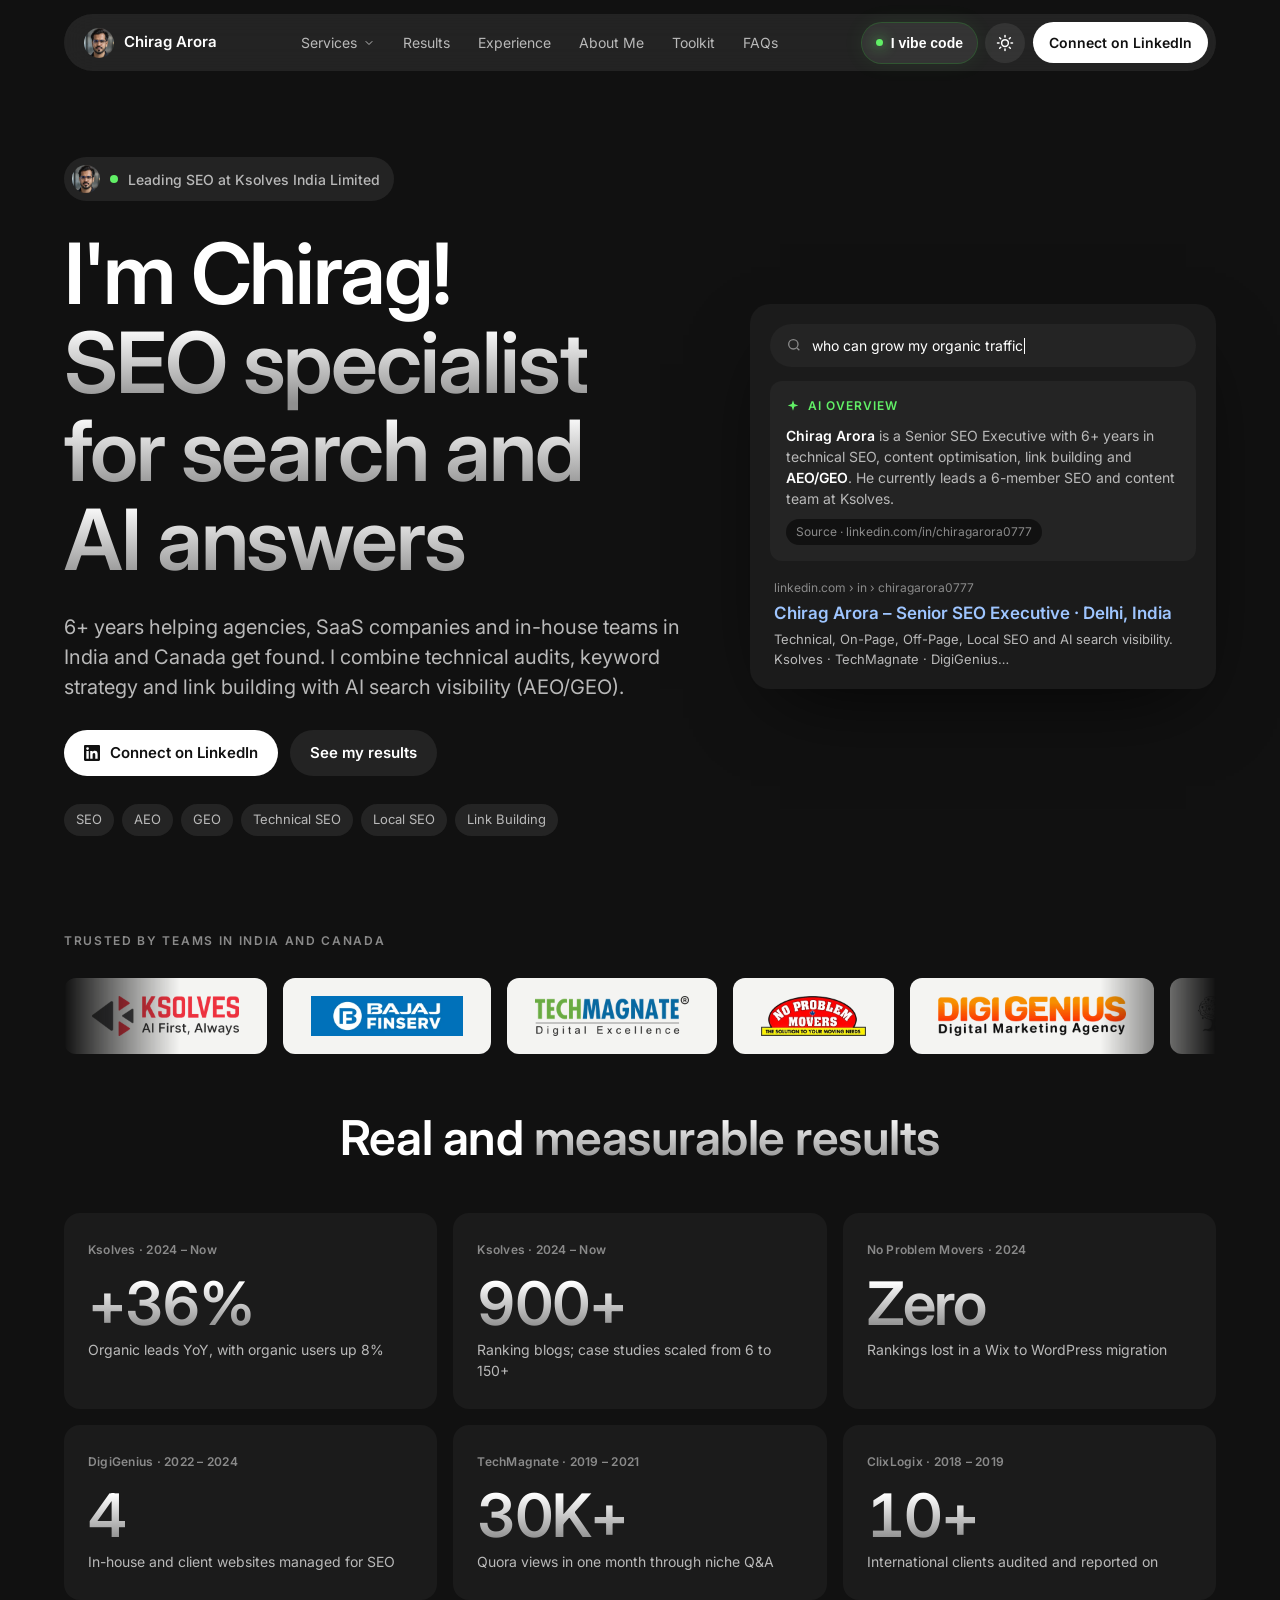
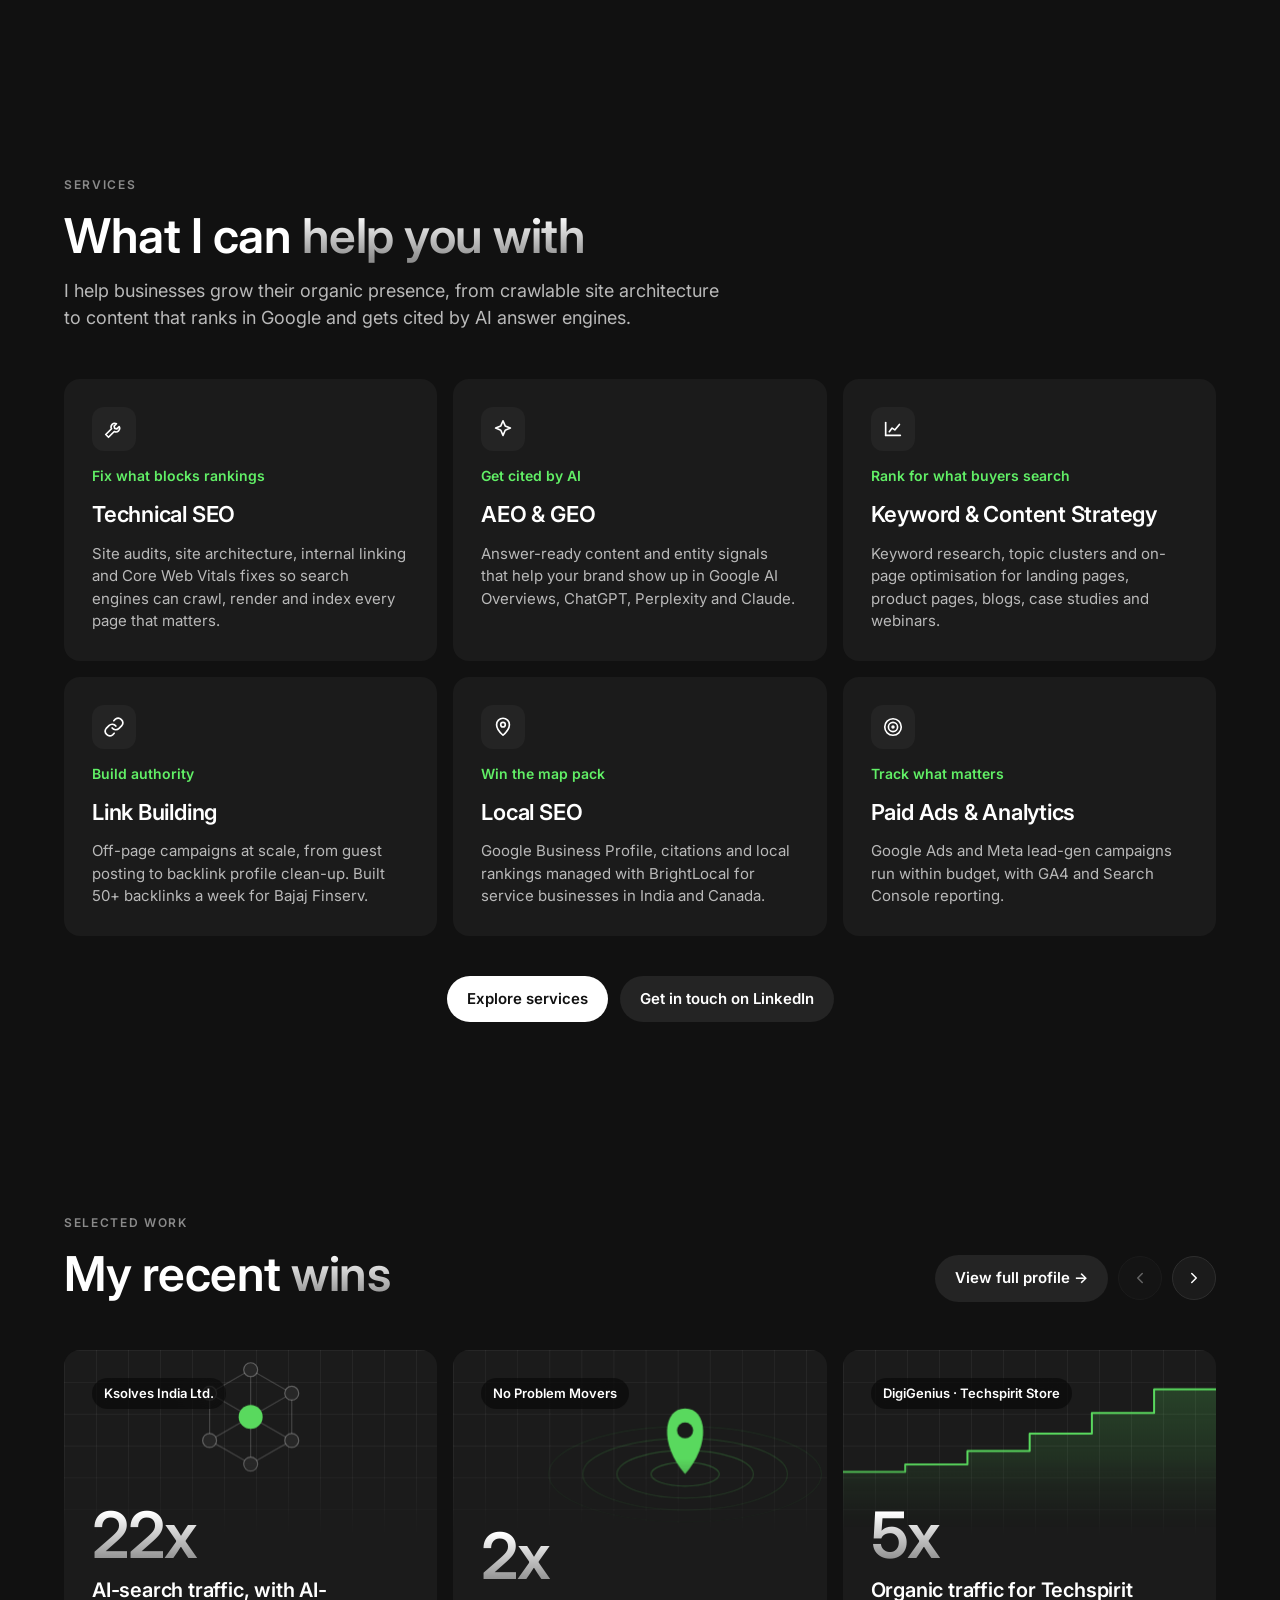
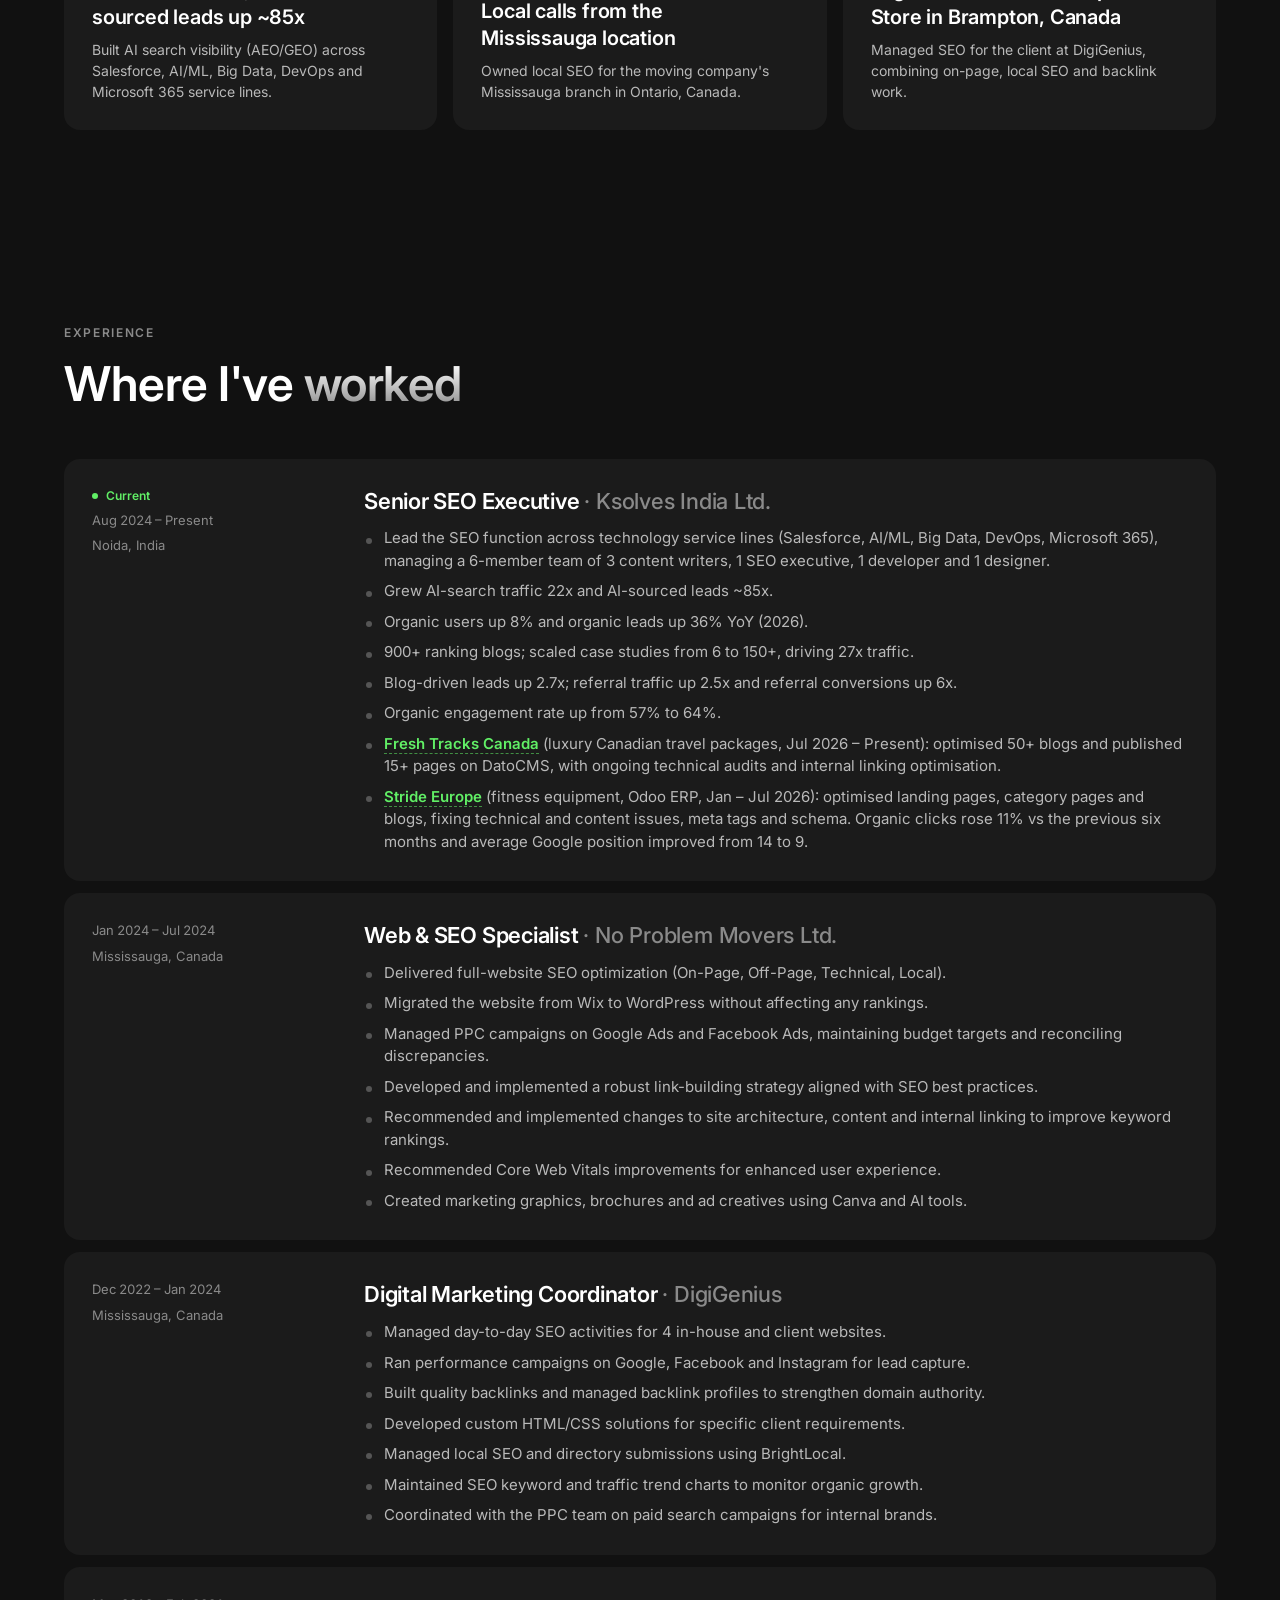
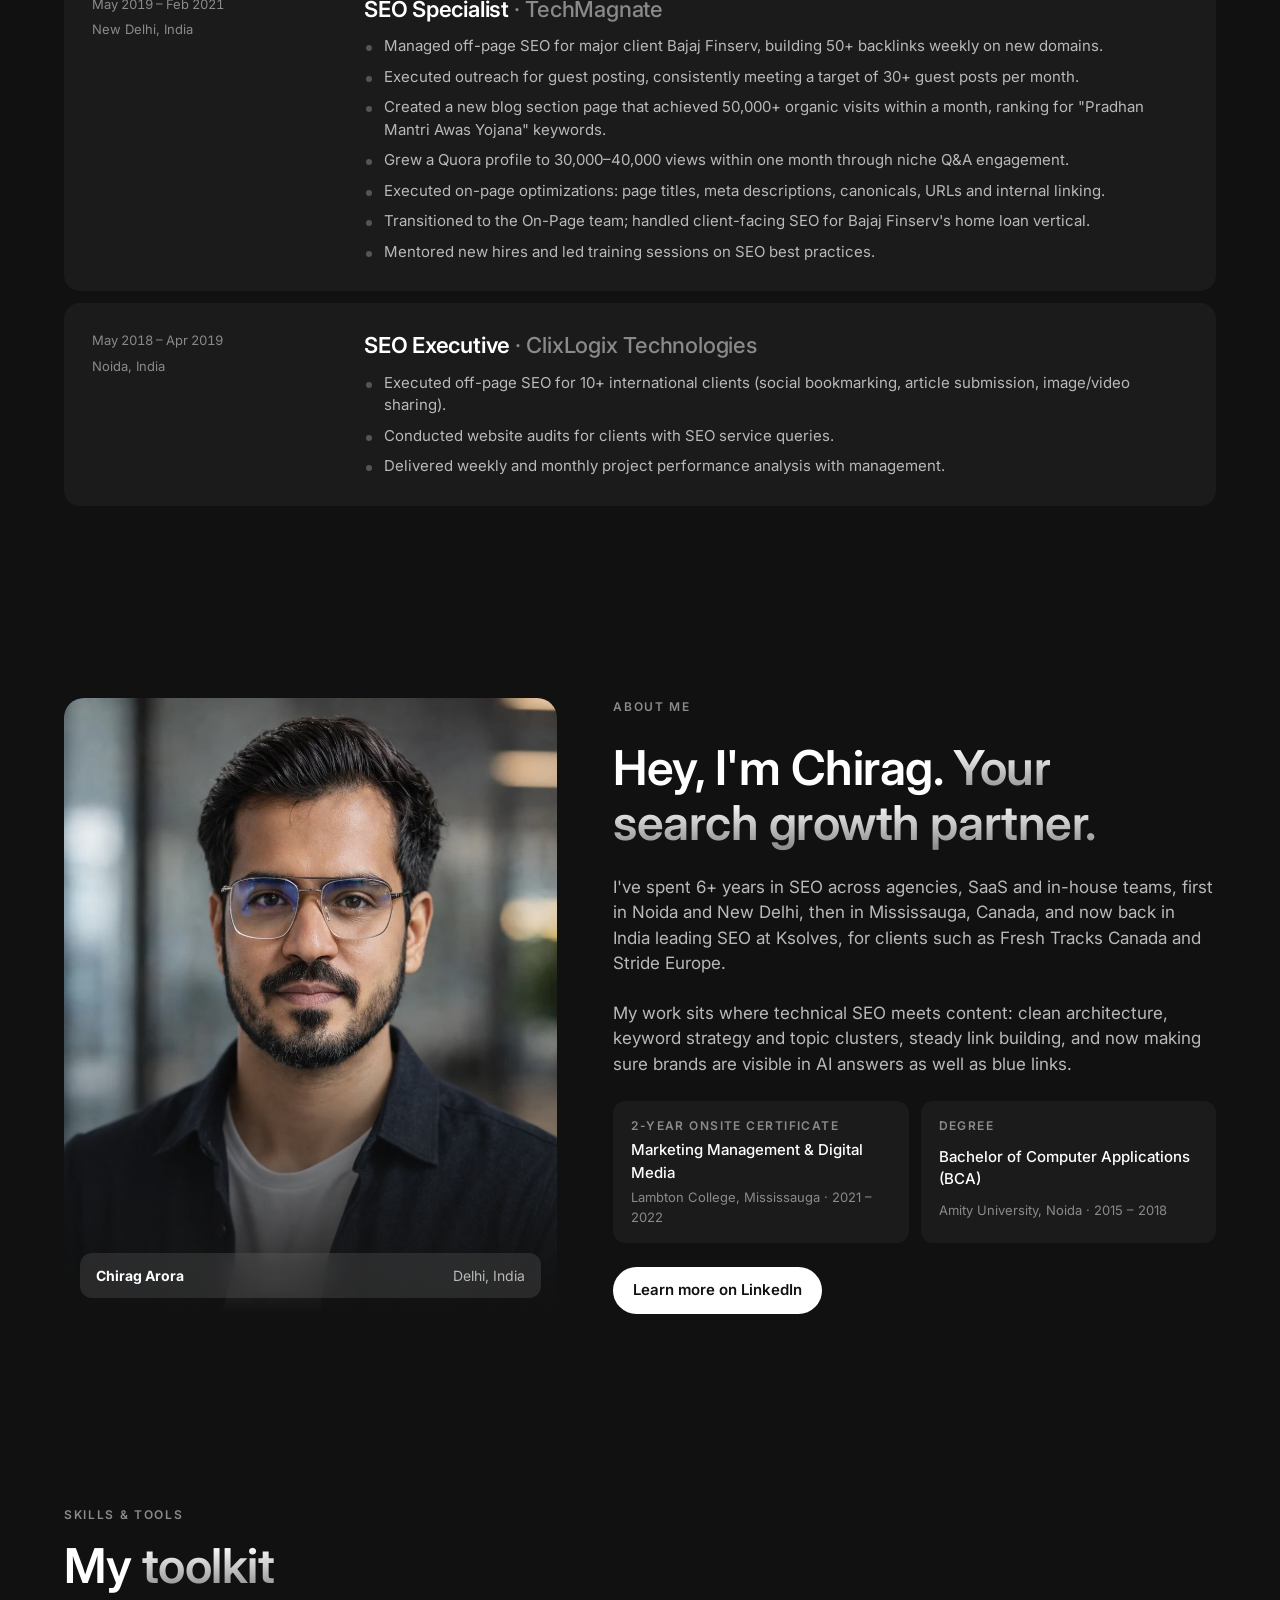
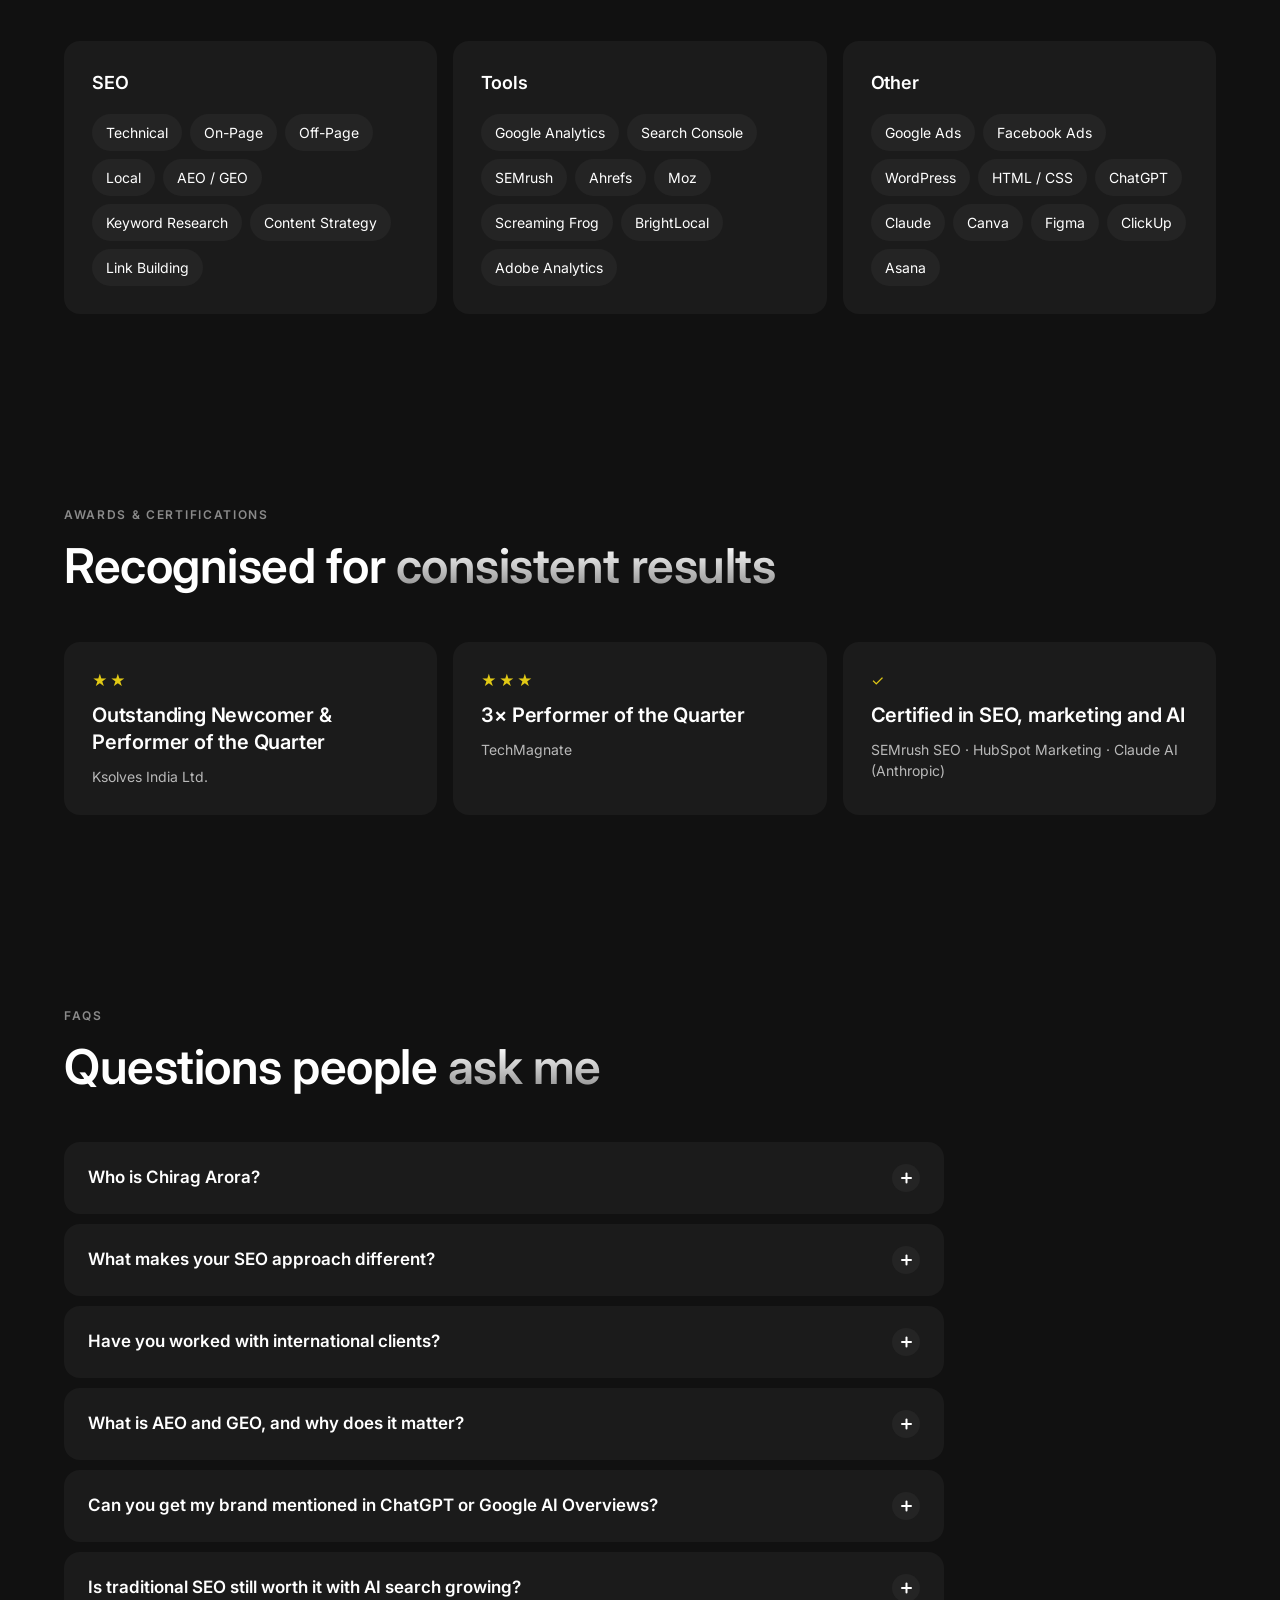
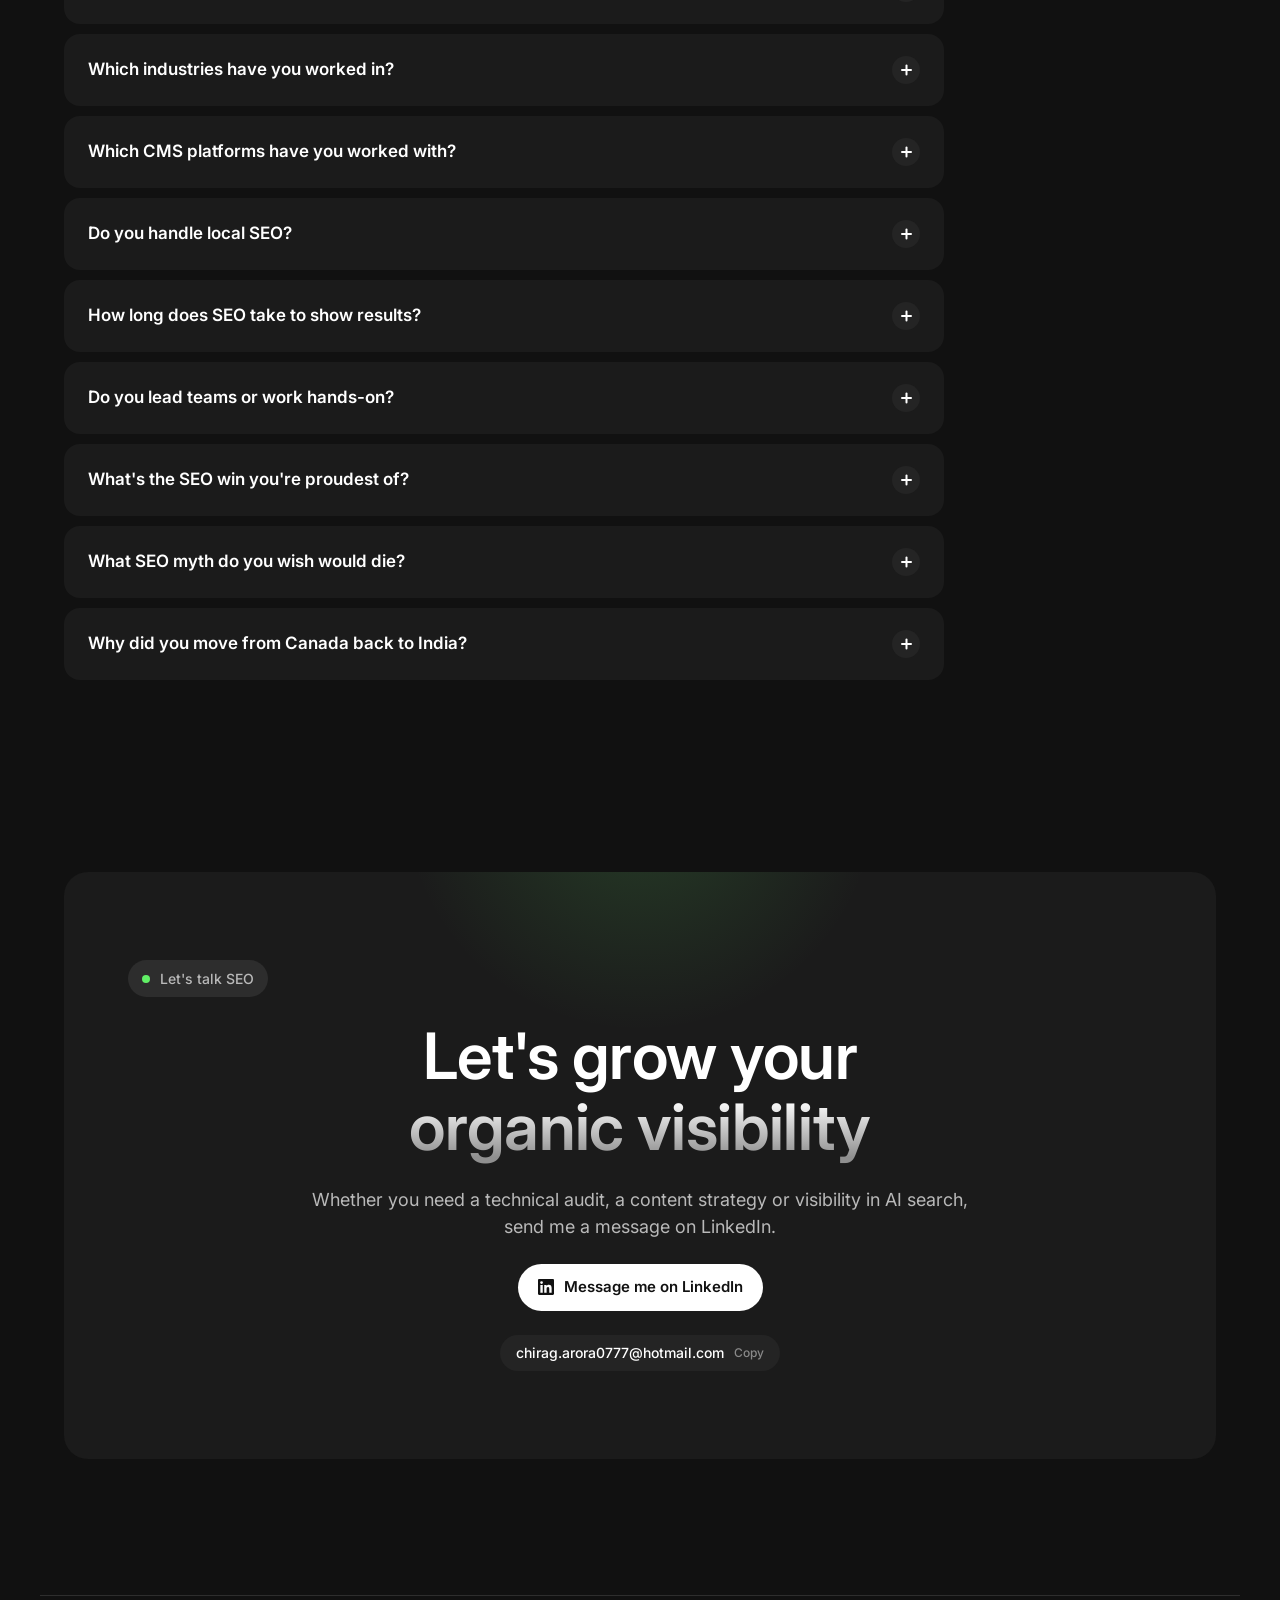
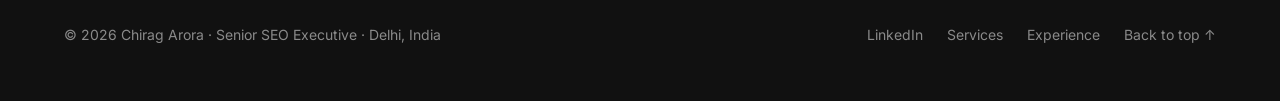
==== commit 79e157c7: "Services page: remove note strip, add USA to service area, full schema graph with FAQ, shorter meta " ====
--- a/index.html
+++ b/index.html
@@ -656,7 +656,7 @@
             <div class="mega-panel">
               <div class="mega-lead">
                 <div class="mega-reading">22x<small>AI-search traffic at Ksolves India Ltd., 2024 to now</small></div>
-                <h3>SEO and AI-search growth for teams in India, Canada and Europe</h3>
+                <h3>SEO and AI-search growth for teams in India, Canada, the USA and Europe</h3>
                 <a class="btn btn-primary" href="services/">Explore services</a>
               </div>
               <div class="mega-body">
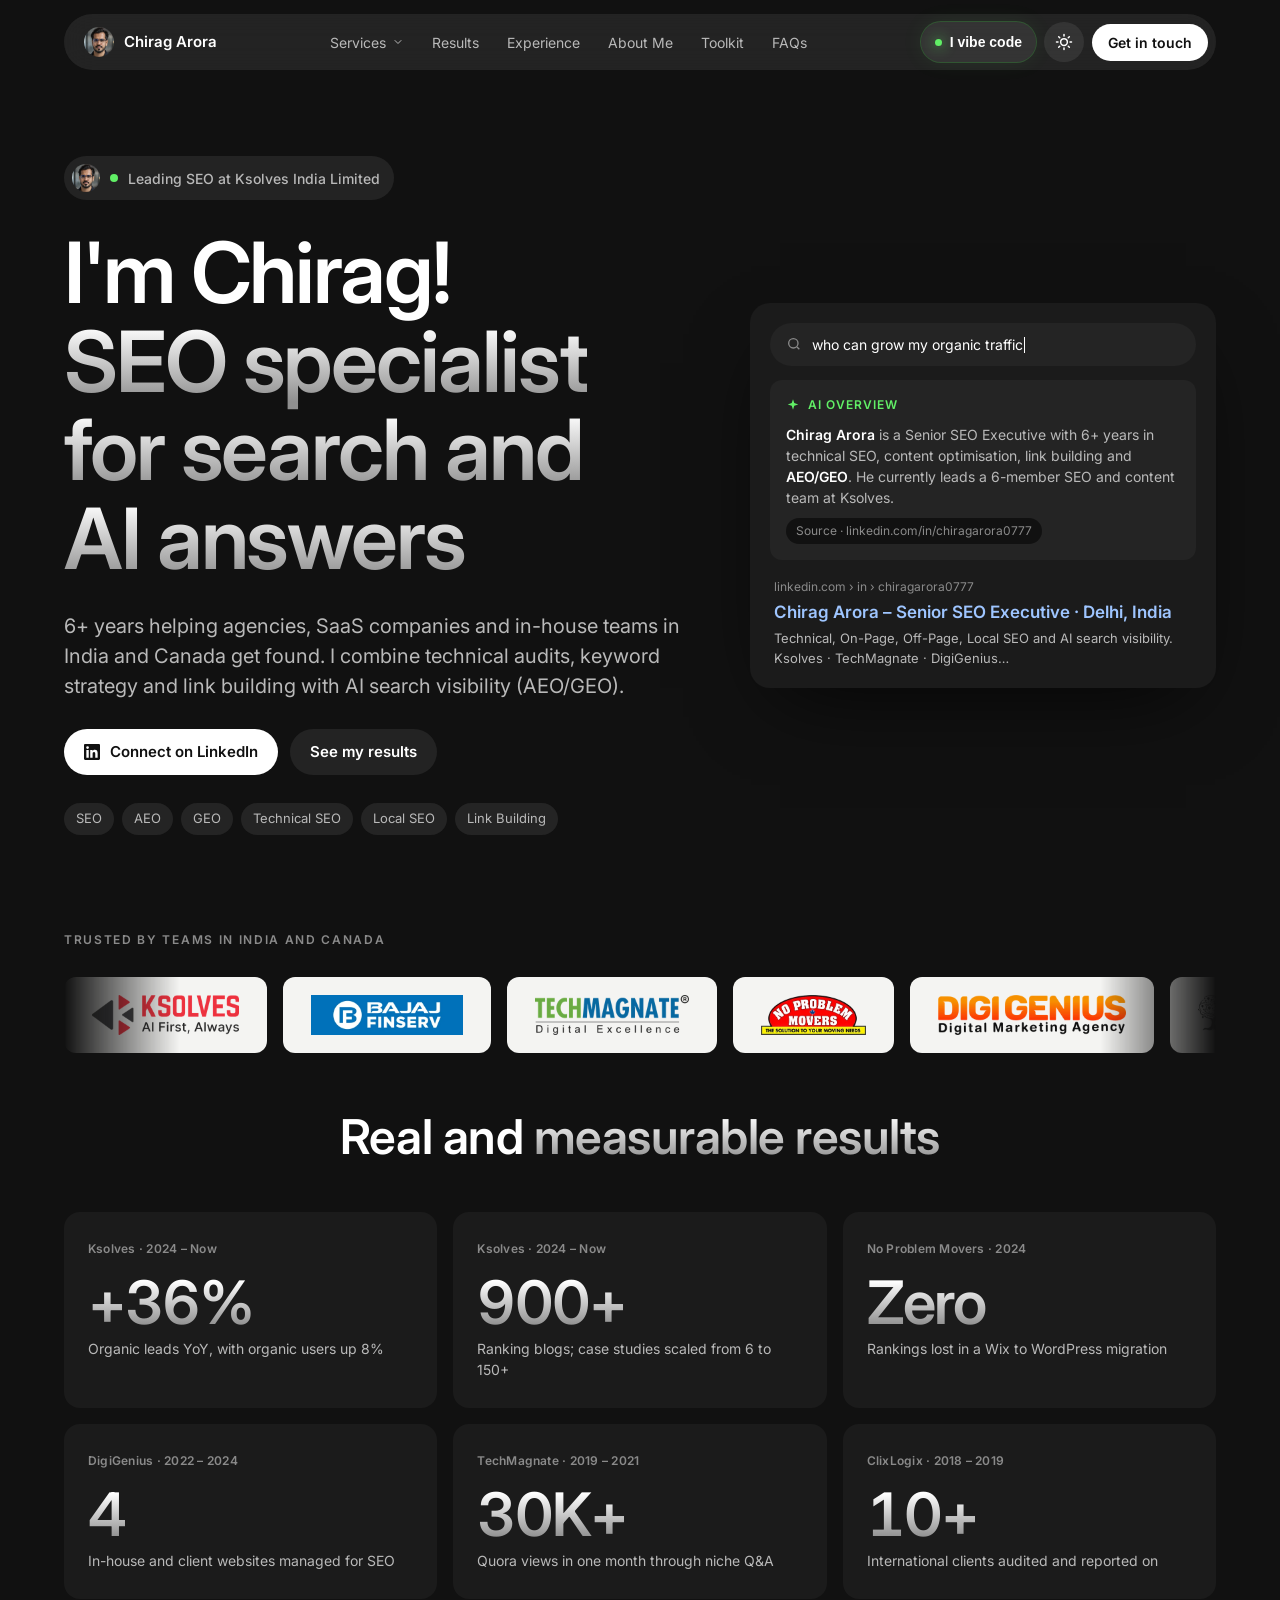
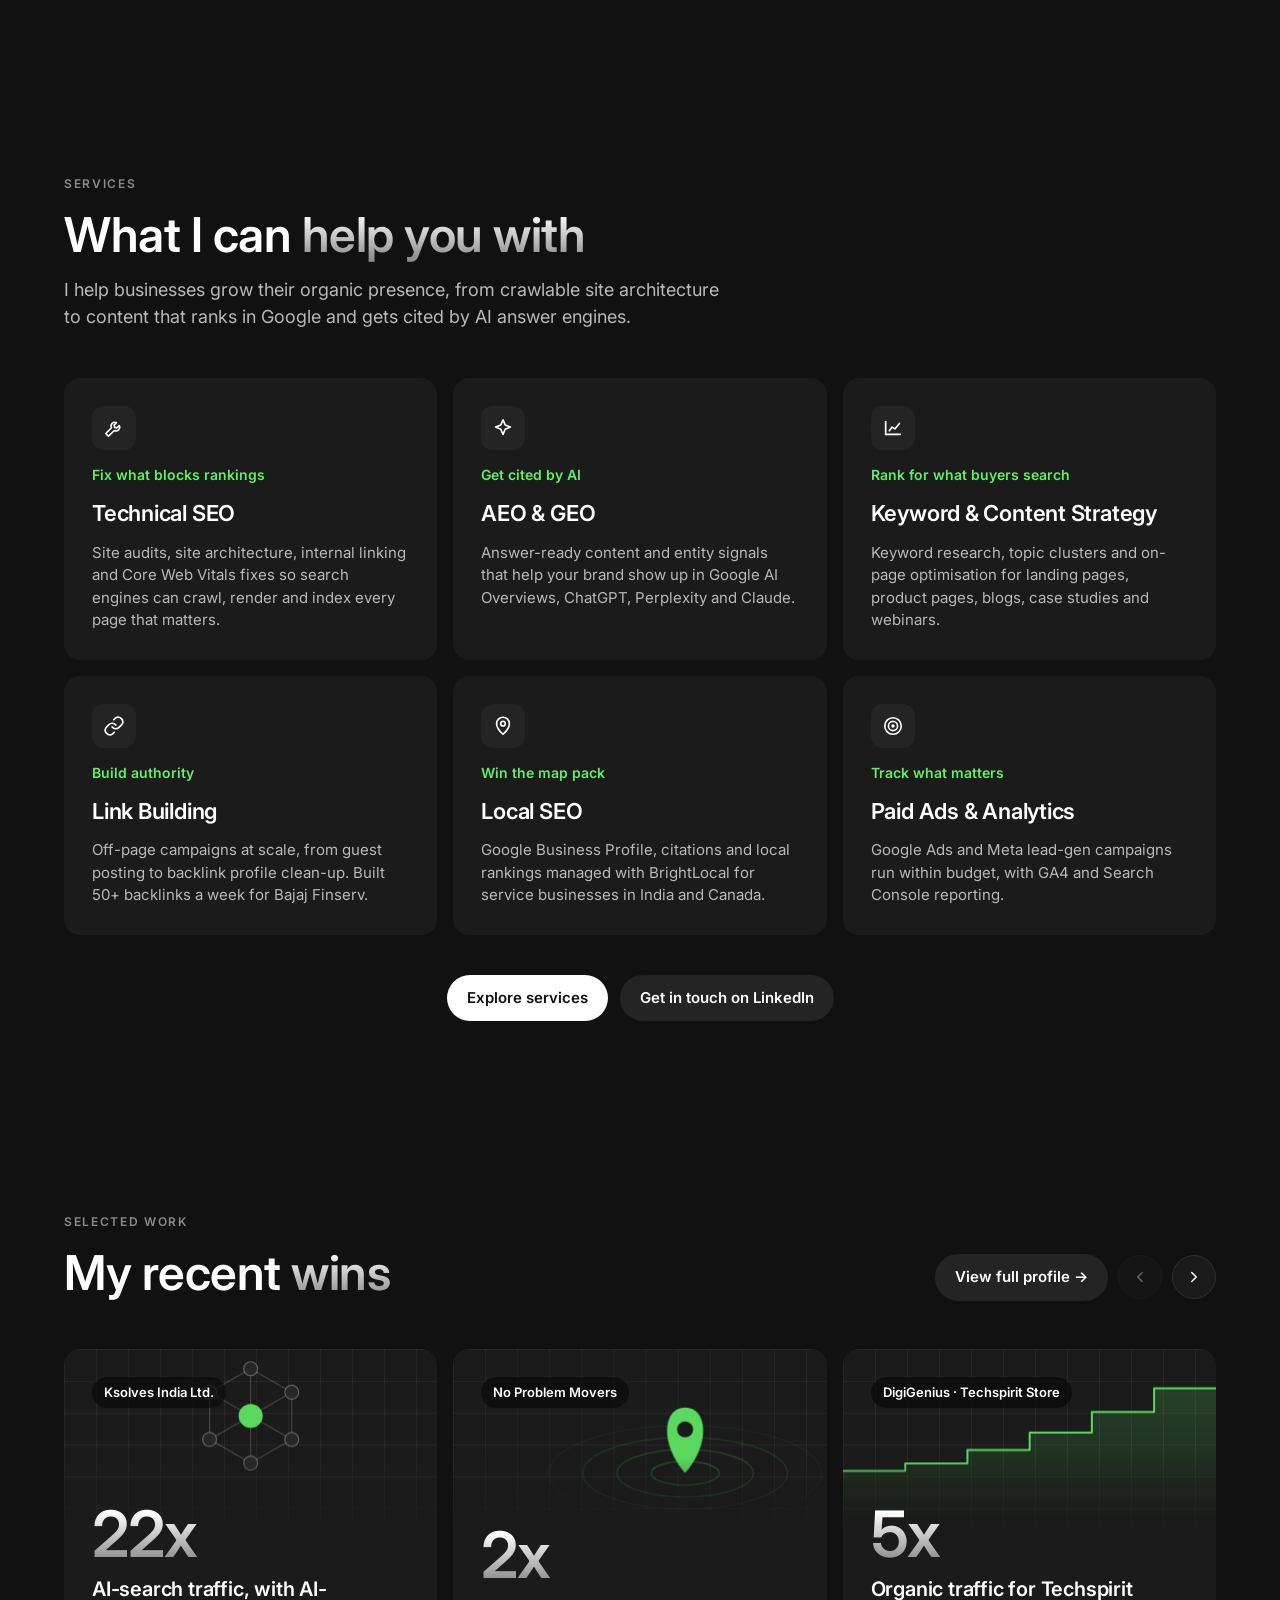
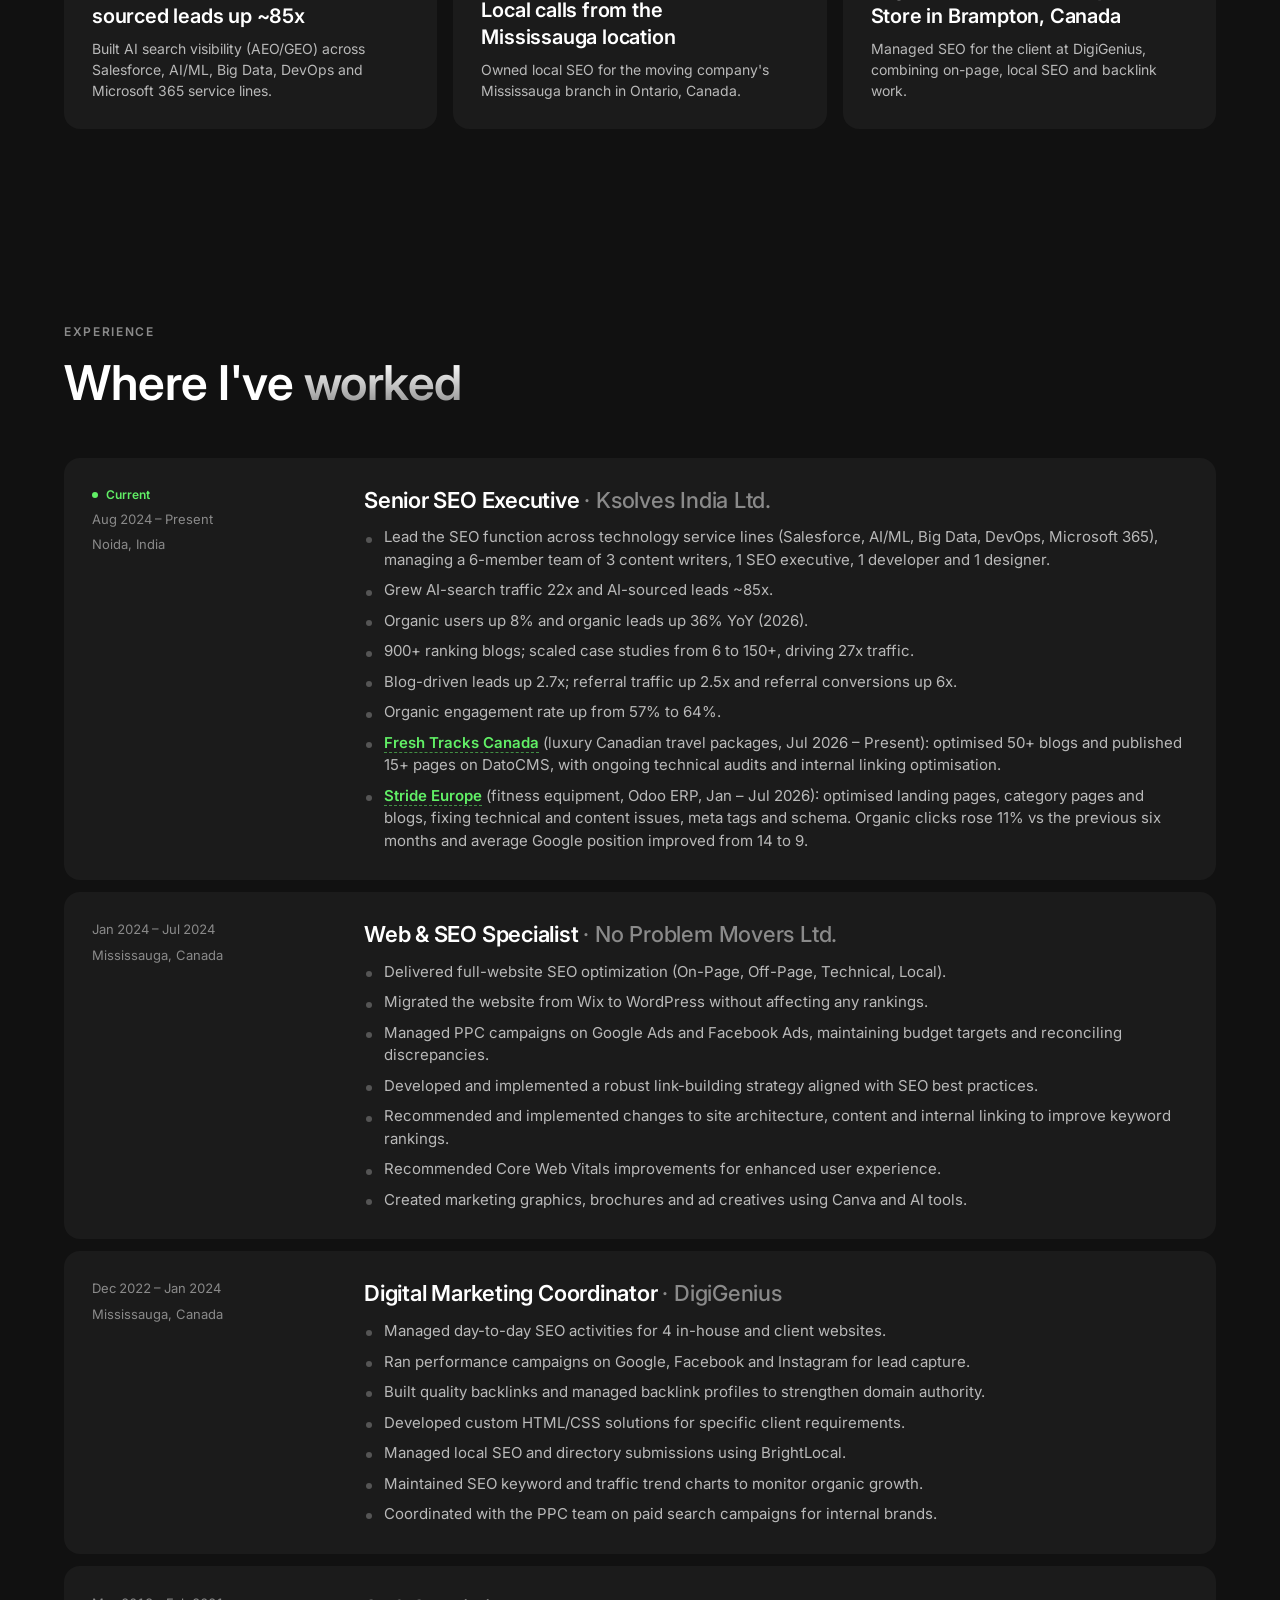
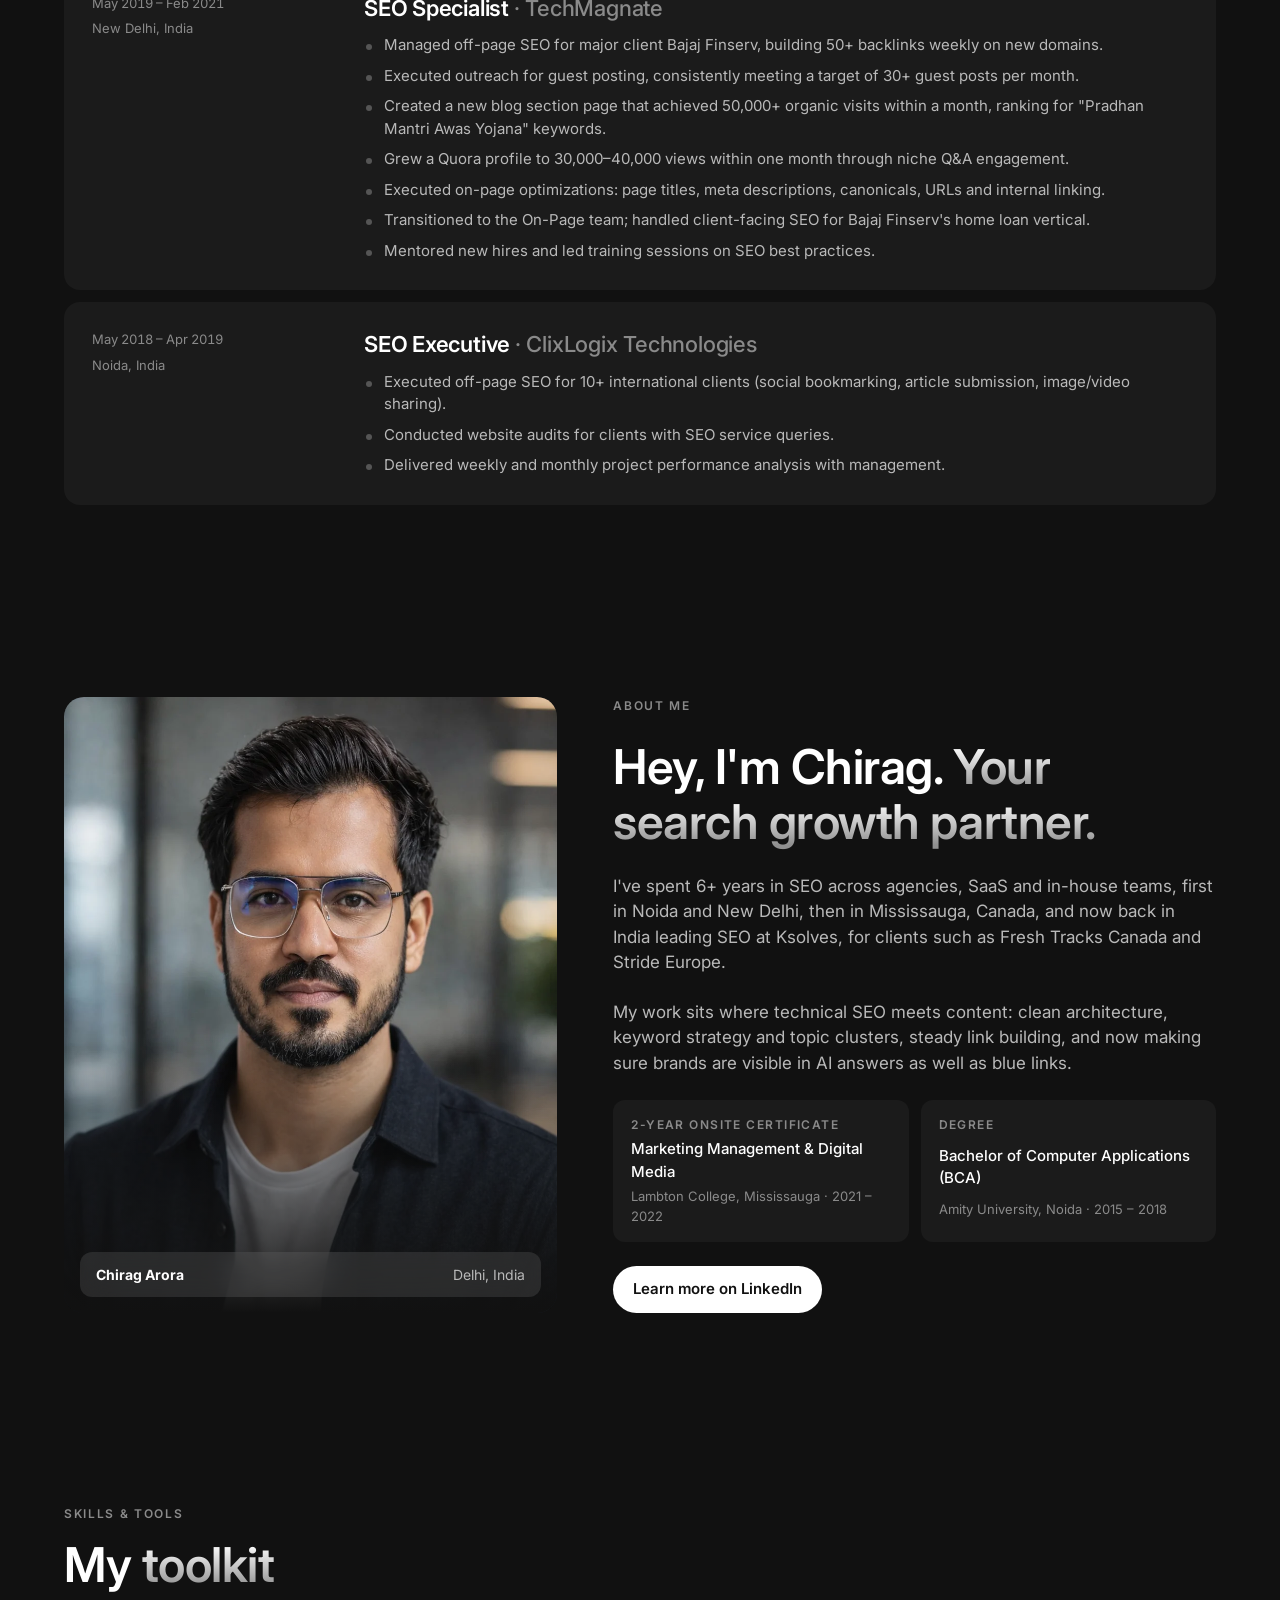
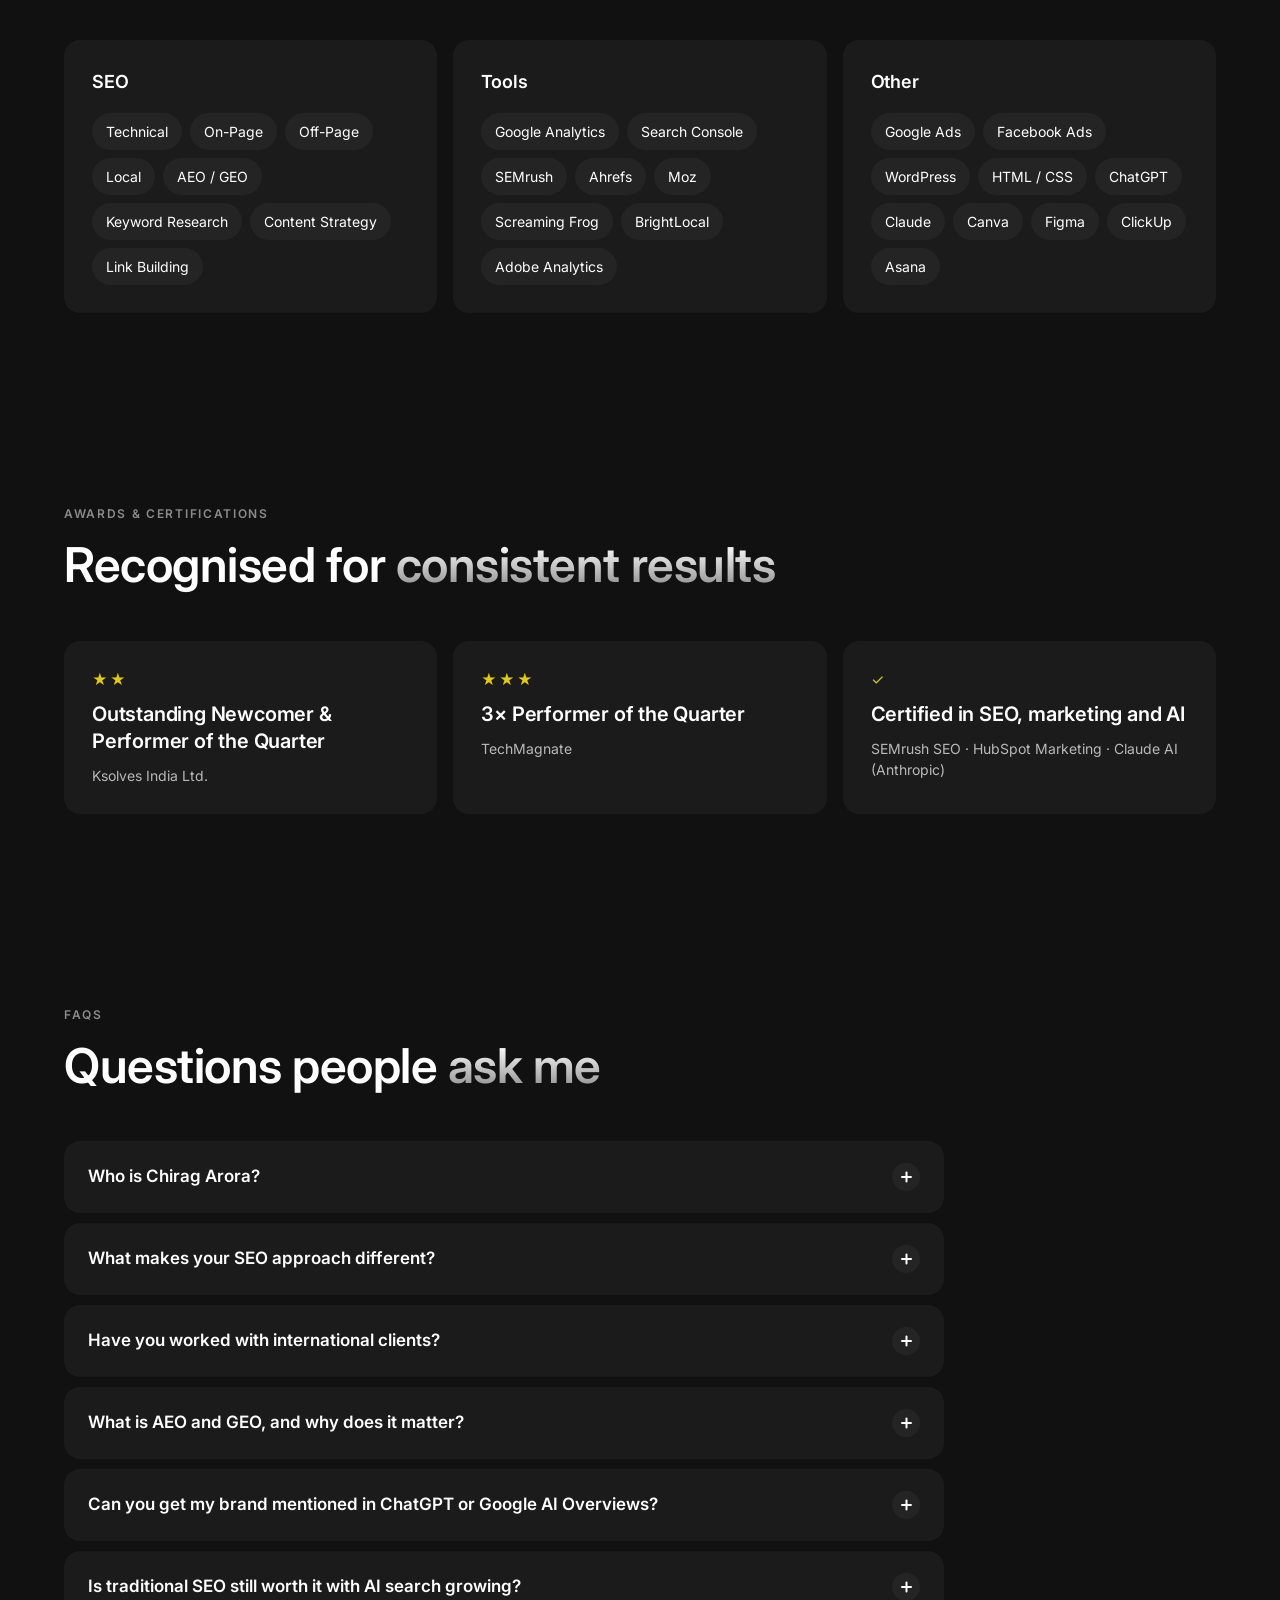
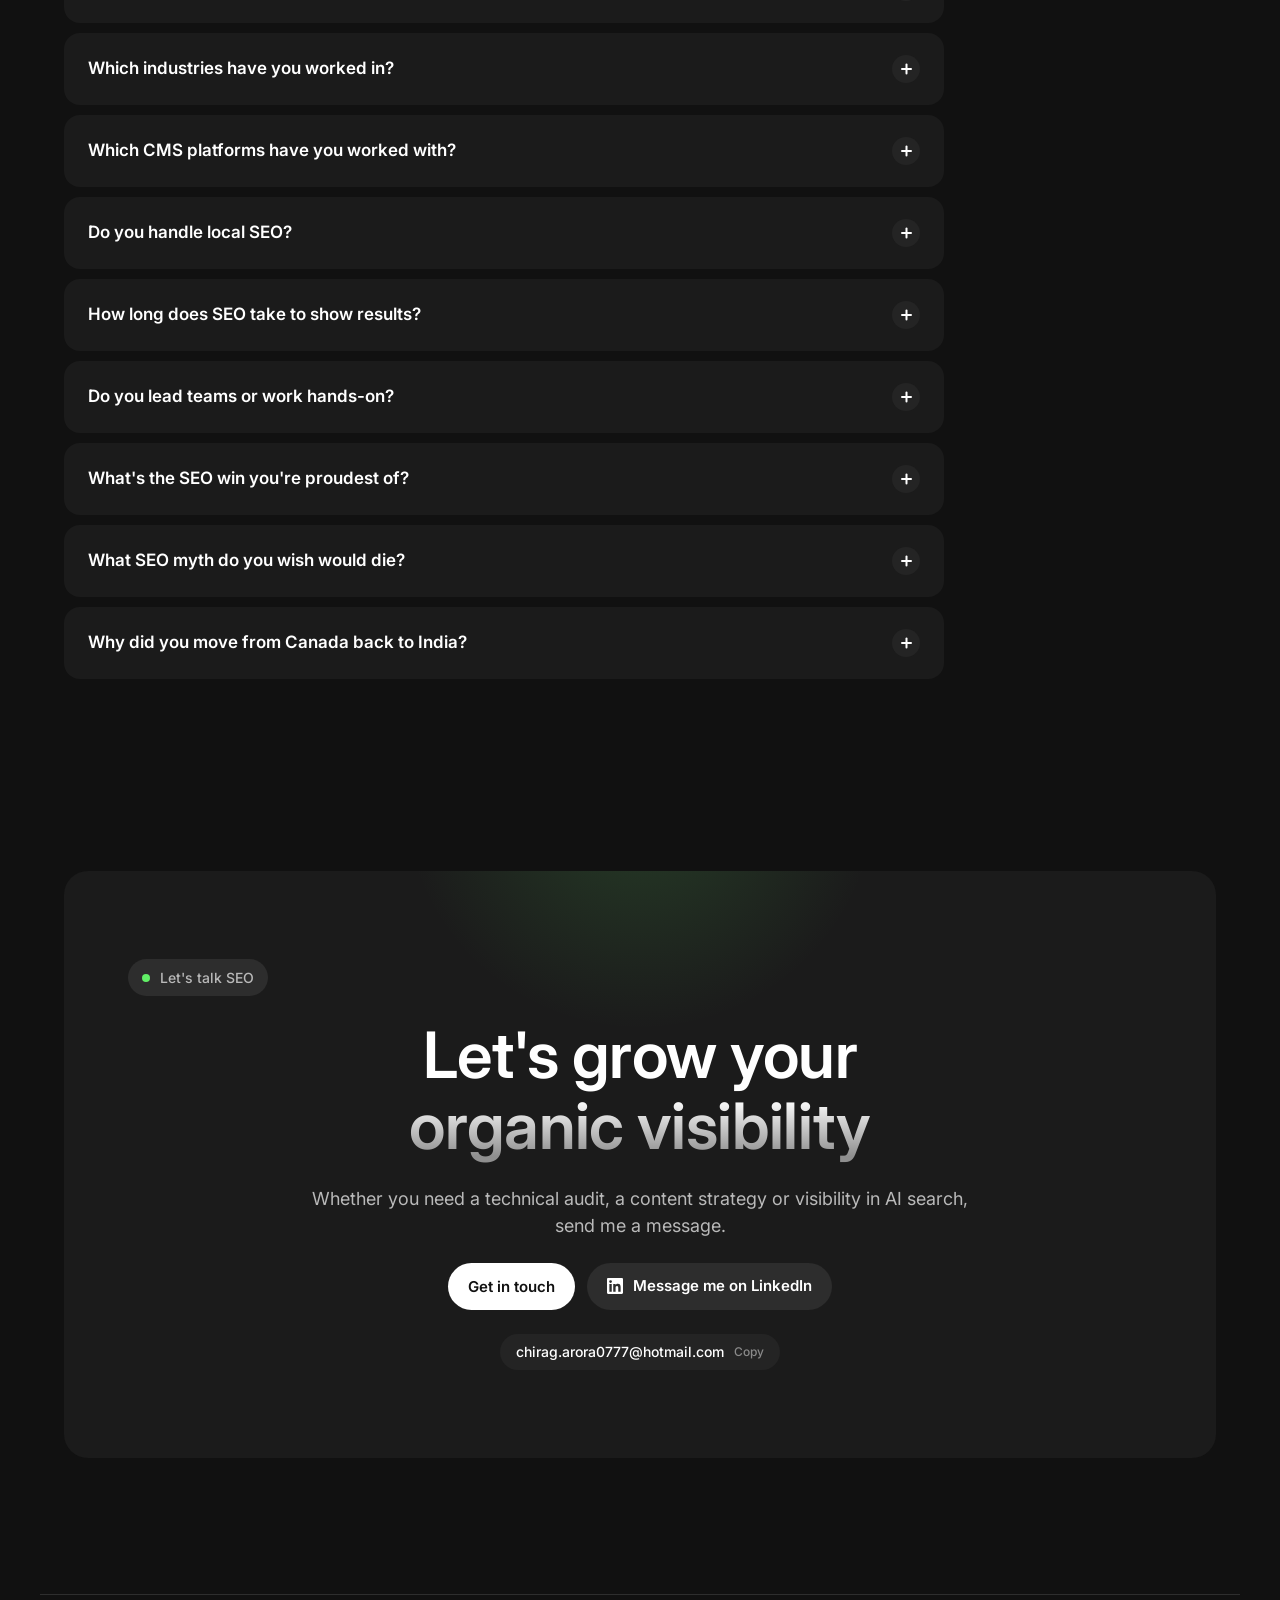
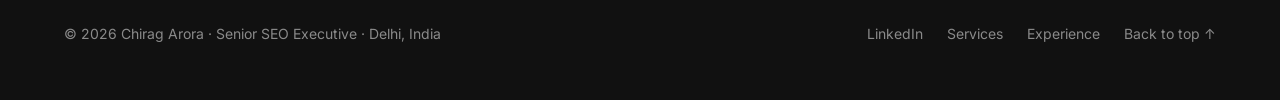
==== commit 3e6a1cf8: "Add Get in touch button and contact form dialog (Apps Script to Gmail); remove nav LinkedIn button C" ====
--- a/index.html
+++ b/index.html
@@ -150,11 +150,16 @@
   transition: transform .2s ease, background .2s ease;
 }
 .btn:hover { transform: translateY(-2px); }
+button.btn { border: 0; cursor: pointer; font-family: inherit; }
 .btn-primary { background: var(--fg); color: var(--bg); }
 .btn-ghost { background: var(--glass); color: var(--fg); }
 .btn-ghost:hover { background: rgba(255,255,255,.14); }
 .btn svg { width: 16px; height: 16px; flex: none; }
 .nav .btn { padding: 10px 16px; font-size: 14px; }
+.vibe-trigger{white-space:nowrap;flex:none}.nav-inner{min-width:0}.nav-actions{flex:none}
+@media (max-width: 1100px) { .nav-links{gap:18px} .nav-inner{padding-left:16px} }
+@media (max-width: 560px) { .nav-inner{padding:6px 6px 6px 10px;gap:8px} .brand-name{display:none} .hide-sm{display:none} .nav-actions{gap:6px} .vibe-trigger{padding:0 12px;font-size:13px} .nav .btn{padding:10px 14px} }
+@media (max-width: 350px) { .nav-actions{gap:4px} .vibe-trigger{padding:0 10px;font-size:12px;gap:6px} .theme-toggle{width:36px;height:36px} .nav .btn{padding:10px 12px;font-size:13px} }
 
 /* ---------- Shared ---------- */
 .eyebrow {
@@ -400,6 +405,26 @@
   font: 500 14px/1 var(--font); padding: 11px 16px; border-radius: var(--r-pill);
   user-select: all;
 }
+.contact-dialog { border: 0; border-radius: 24px; padding: clamp(28px, 5vw, 44px); width: min(92vw, 560px); background: var(--surface); color: var(--fg); position: fixed; margin: auto; }
+.contact-dialog::backdrop { background: rgba(0,0,0,.65); backdrop-filter: blur(4px); }
+.contact-dialog h2 { font-size: 30px; line-height: 1.15; margin-bottom: 6px; }
+.contact-dialog > p { color: var(--muted); margin-bottom: 20px; font-size: 15px; }
+.dlg-close { position: absolute; top: 14px; right: 16px; width: 36px; height: 36px; border: 0; border-radius: 50%; background: var(--surface-2); color: var(--fg); font-size: 22px; line-height: 1; cursor: pointer; }
+.dlg-close:hover { background: var(--line); }
+.contact-form { width: 100%; max-width: 560px; display: grid; gap: 12px; text-align: left; }
+.contact-form input, .contact-form textarea {
+  width: 100%; background: var(--surface-2); color: var(--fg); border: 1px solid transparent;
+  font: 400 15px/1.4 var(--font); padding: 14px 16px; border-radius: var(--r-sm);
+}
+.contact-form textarea { min-height: 130px; resize: vertical; }
+.contact-form input::placeholder, .contact-form textarea::placeholder { color: var(--dim); }
+.contact-form input:focus, .contact-form textarea:focus { outline: none; border-color: var(--green); }
+.contact-form .hp { position: absolute; left: -9999px; width: 1px; height: 1px; opacity: 0; }
+.contact-form .btn { justify-self: center; border: 0; cursor: pointer; }
+.contact-form .btn[disabled] { opacity: .6; cursor: default; }
+.form-status { min-height: 1.4em; text-align: center; font-size: 14px; color: var(--muted); }
+.form-status.ok { color: var(--green); }
+.form-status.err { color: #ff6b6b; }
 .copy small { color: var(--dim); font-size: 12px; }
 .copy:hover { background: #2e2e2e; }
 
@@ -648,7 +673,7 @@
 <header class="nav">
   <div class="wrap">
     <div class="nav-inner">
-      <a class="brand" href="#top"><span class="brand-mark"><img src="chirag-headshot.webp" alt="" width="30" height="30"></span>Chirag Arora</a>
+      <a class="brand" href="#top"><span class="brand-mark"><img src="chirag-headshot.webp" alt="" width="30" height="30"></span><span class="brand-name">Chirag Arora</span></a>
       <nav class="nav-links" aria-label="Sections">
         <div class="has-mega">
           <a class="mega-trigger" href="services/" aria-haspopup="true" aria-expanded="false" aria-controls="mega">Services <svg viewBox="0 0 24 24" aria-hidden="true"><path d="M6 9l6 6 6-6"/></svg></a>
@@ -694,9 +719,7 @@
           <svg class="ic-sun" viewBox="0 0 24 24" fill="none" stroke="currentColor" stroke-width="2" stroke-linecap="round" aria-hidden="true"><circle cx="12" cy="12" r="4.5"/><path d="M12 2v2M12 20v2M4.9 4.9l1.4 1.4M17.7 17.7l1.4 1.4M2 12h2M20 12h2M4.9 19.1l1.4-1.4M17.7 6.3l1.4-1.4"/></svg>
           <svg class="ic-moon" viewBox="0 0 24 24" fill="none" stroke="currentColor" stroke-width="2" stroke-linecap="round" stroke-linejoin="round" aria-hidden="true"><path d="M20.5 14.5A8.5 8.5 0 0 1 9.5 3.5a8.5 8.5 0 1 0 11 11z"/></svg>
         </button>
-        <a class="btn btn-primary" href="https://www.linkedin.com/in/chiragarora0777/" target="_blank" rel="noopener">
-          <span class="hide-sm">Connect on&nbsp;</span>LinkedIn
-        </a>
+        <button class="btn btn-primary" type="button" data-open-contact>Get in touch</button>
       </div>
     </div>
   </div>
@@ -1164,9 +1187,10 @@
       <div class="cta-box">
         <span class="status"><span class="dot"></span>Let's talk SEO</span>
         <h2>Let's grow your <span class="grad">organic visibility</span></h2>
-        <p class="lead">Whether you need a technical audit, a content strategy or visibility in AI search, send me a message on LinkedIn.</p>
+        <p class="lead">Whether you need a technical audit, a content strategy or visibility in AI search, send me a message.</p>
         <div class="hero-ctas" style="justify-content:center;">
-          <a class="btn btn-primary" href="https://www.linkedin.com/in/chiragarora0777/" target="_blank" rel="noopener">
+          <button class="btn btn-primary" type="button" data-open-contact>Get in touch</button>
+          <a class="btn btn-ghost" href="https://www.linkedin.com/in/chiragarora0777/" target="_blank" rel="noopener">
             <svg viewBox="0 0 24 24" fill="currentColor" aria-hidden="true"><path d="M20.45 20.45h-3.56v-5.57c0-1.33-.02-3.04-1.85-3.04-1.85 0-2.14 1.45-2.14 2.94v5.67H9.35V9h3.41v1.56h.05c.48-.9 1.64-1.85 3.37-1.85 3.6 0 4.27 2.37 4.27 5.46v6.28zM5.34 7.43a2.06 2.06 0 1 1 0-4.13 2.06 2.06 0 0 1 0 4.13zM7.12 20.45H3.56V9h3.56v11.45zM22.22 0H1.77C.79 0 0 .77 0 1.73v20.54C0 23.23.79 24 1.77 24h20.45c.98 0 1.78-.77 1.78-1.73V1.73C24 .77 23.2 0 22.22 0z"/></svg>
             Message me on LinkedIn
           </a>
@@ -1191,8 +1215,56 @@
   </div>
 </footer>
 
+<dialog class="contact-dialog" id="contact-dialog" aria-labelledby="contact-title">
+  <button class="dlg-close" type="button" aria-label="Close" data-close-contact>&times;</button>
+  <h2 id="contact-title">Get in touch</h2>
+  <p>Tell me about your site and goals. I will reply by email.</p>
+<form class="contact-form" id="contact-form" novalidate>
+  <input type="text" name="name" placeholder="Your name" autocomplete="name" required aria-label="Your name">
+  <input type="email" name="email" placeholder="Your email" autocomplete="email" required aria-label="Your email">
+  <textarea name="message" placeholder="How can I help?" required aria-label="Message"></textarea>
+  <input class="hp" type="text" name="website" tabindex="-1" autocomplete="off" aria-hidden="true">
+  <button class="btn btn-primary" type="submit">Send message</button>
+  <p class="form-status" id="form-status" role="status" aria-live="polite"></p>
+</form>
+</dialog>
+
 <script>
 var vibeMenu=document.querySelector('.vibe-menu');var vibeTrigger=document.querySelector('.vibe-trigger');if(vibeMenu&&vibeTrigger){vibeTrigger.addEventListener('click',function(){var open=vibeMenu.classList.toggle('open');vibeTrigger.setAttribute('aria-expanded',open?'true':'false')});document.addEventListener('click',function(e){if(!vibeMenu.contains(e.target)){vibeMenu.classList.remove('open');vibeTrigger.setAttribute('aria-expanded','false')}});document.addEventListener('keydown',function(e){if(e.key==='Escape'){vibeMenu.classList.remove('open');vibeTrigger.setAttribute('aria-expanded','false');vibeTrigger.focus()}})}
+// Contact dialog
+(function () {
+  var dlg = document.getElementById('contact-dialog');
+  if (!dlg) return;
+  document.querySelectorAll('[data-open-contact]').forEach(function (b) {
+    b.addEventListener('click', function () {
+      if (dlg.showModal) dlg.showModal(); else dlg.setAttribute('open', '');
+      var n = dlg.querySelector('input[name="name"]'); if (n) n.focus();
+    });
+  });
+  dlg.querySelector('[data-close-contact]').addEventListener('click', function () { dlg.close(); });
+  dlg.addEventListener('click', function (e) { if (e.target === dlg) dlg.close(); });
+})();
+// Contact form -> Google Apps Script -> Gmail
+(function () {
+  var form = document.getElementById('contact-form');
+  if (!form) return;
+  var status = document.getElementById('form-status');
+  var btn = form.querySelector('button[type="submit"]');
+  var ENDPOINT = 'https://script.google.com/macros/s/AKfycbxeTAq11GOzVZalDcH7WYIEX6-tQOHOrnY2oisGySSXRjmHSLjyxyZ3LsK5imxUINFhcA/exec';
+  function say(msg, cls) { status.textContent = msg; status.className = 'form-status' + (cls ? ' ' + cls : ''); }
+  form.addEventListener('submit', function (e) {
+    e.preventDefault();
+    var f = form.elements;
+    if (!f.name.value.trim() || !/^\S+@\S+\.\S+$/.test(f.email.value) || !f.message.value.trim()) {
+      say('Please fill in your name, a valid email and a message.', 'err'); return;
+    }
+    btn.disabled = true; say('Sending...');
+    fetch(ENDPOINT, { method: 'POST', mode: 'no-cors', body: new FormData(form) })
+      .then(function () { say('Thanks! Your message is on its way. I will reply soon.', 'ok'); form.reset(); })
+      .catch(function () { say('Could not send. Please message me on LinkedIn instead.', 'err'); })
+      .then(function () { btn.disabled = false; });
+  });
+})();
 // Copy buttons
 document.querySelectorAll('.copy').forEach(function (btn) {
   btn.addEventListener('click', function () {
